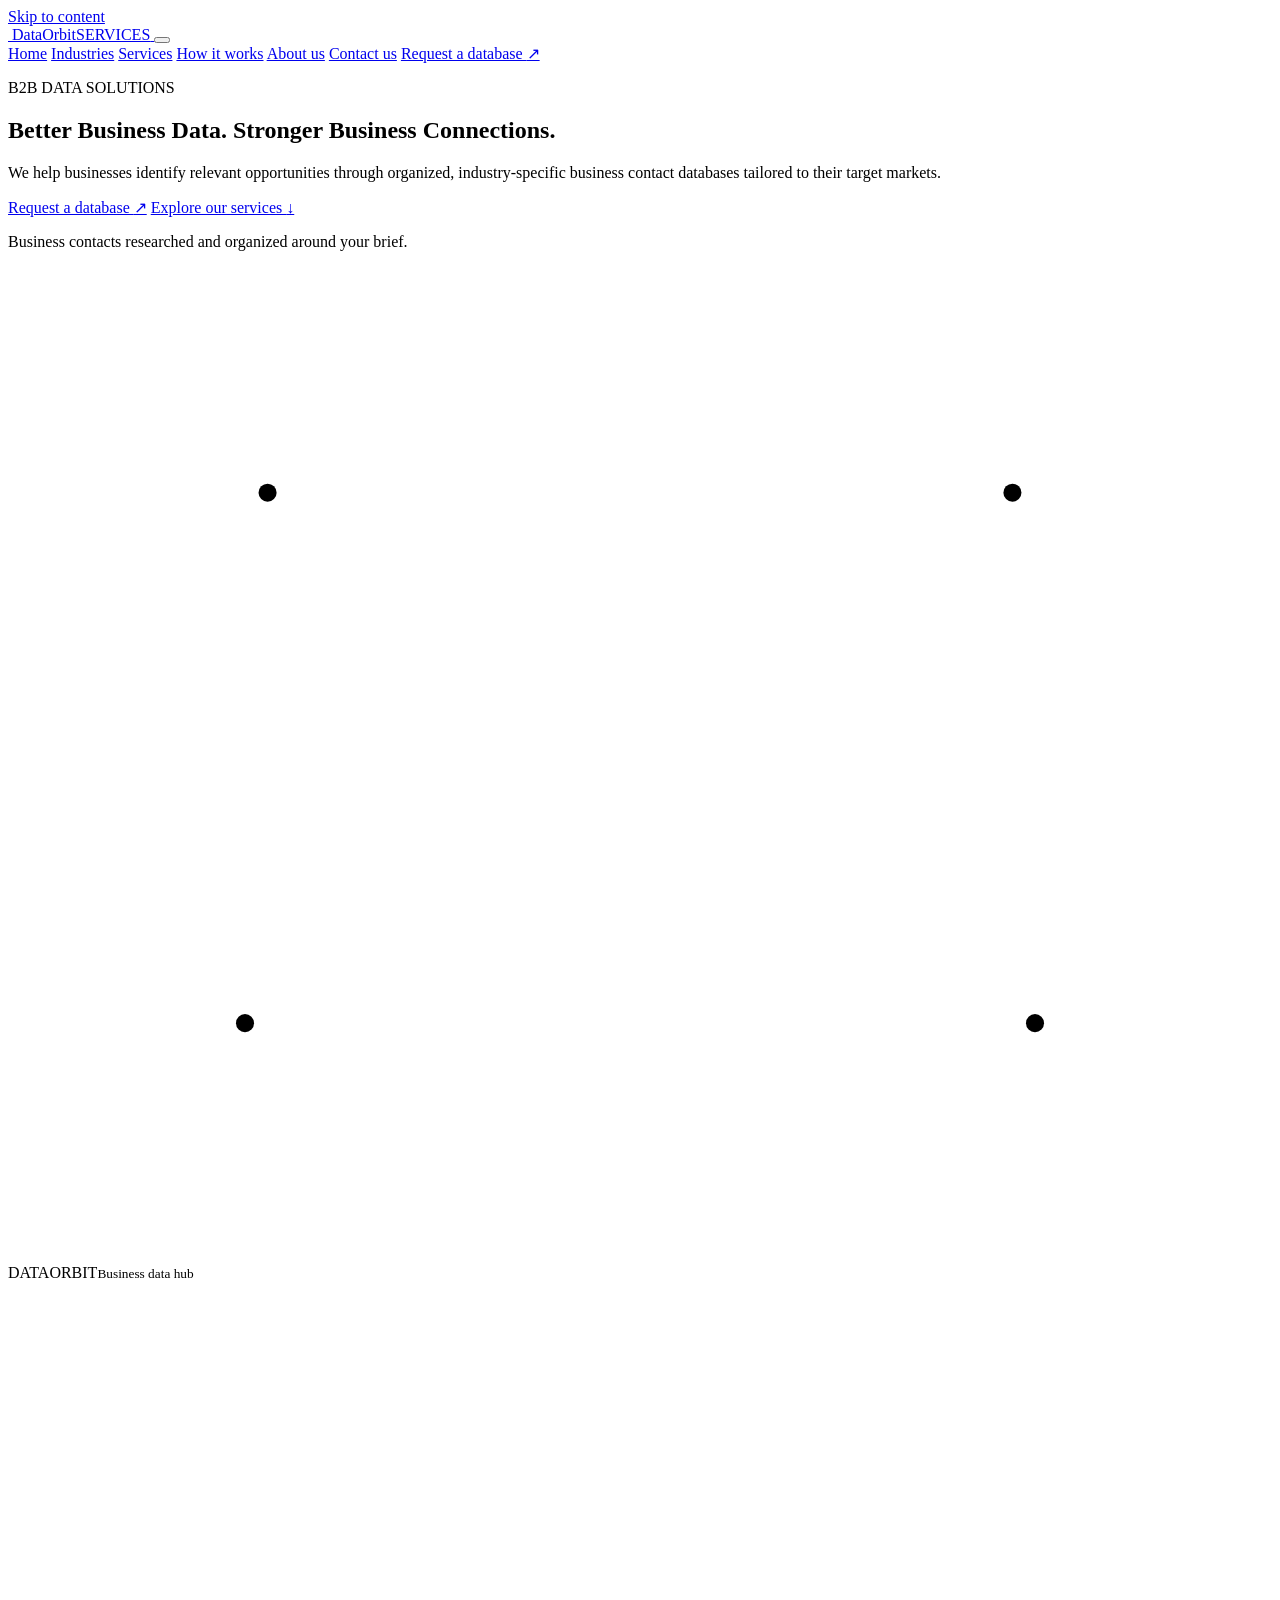
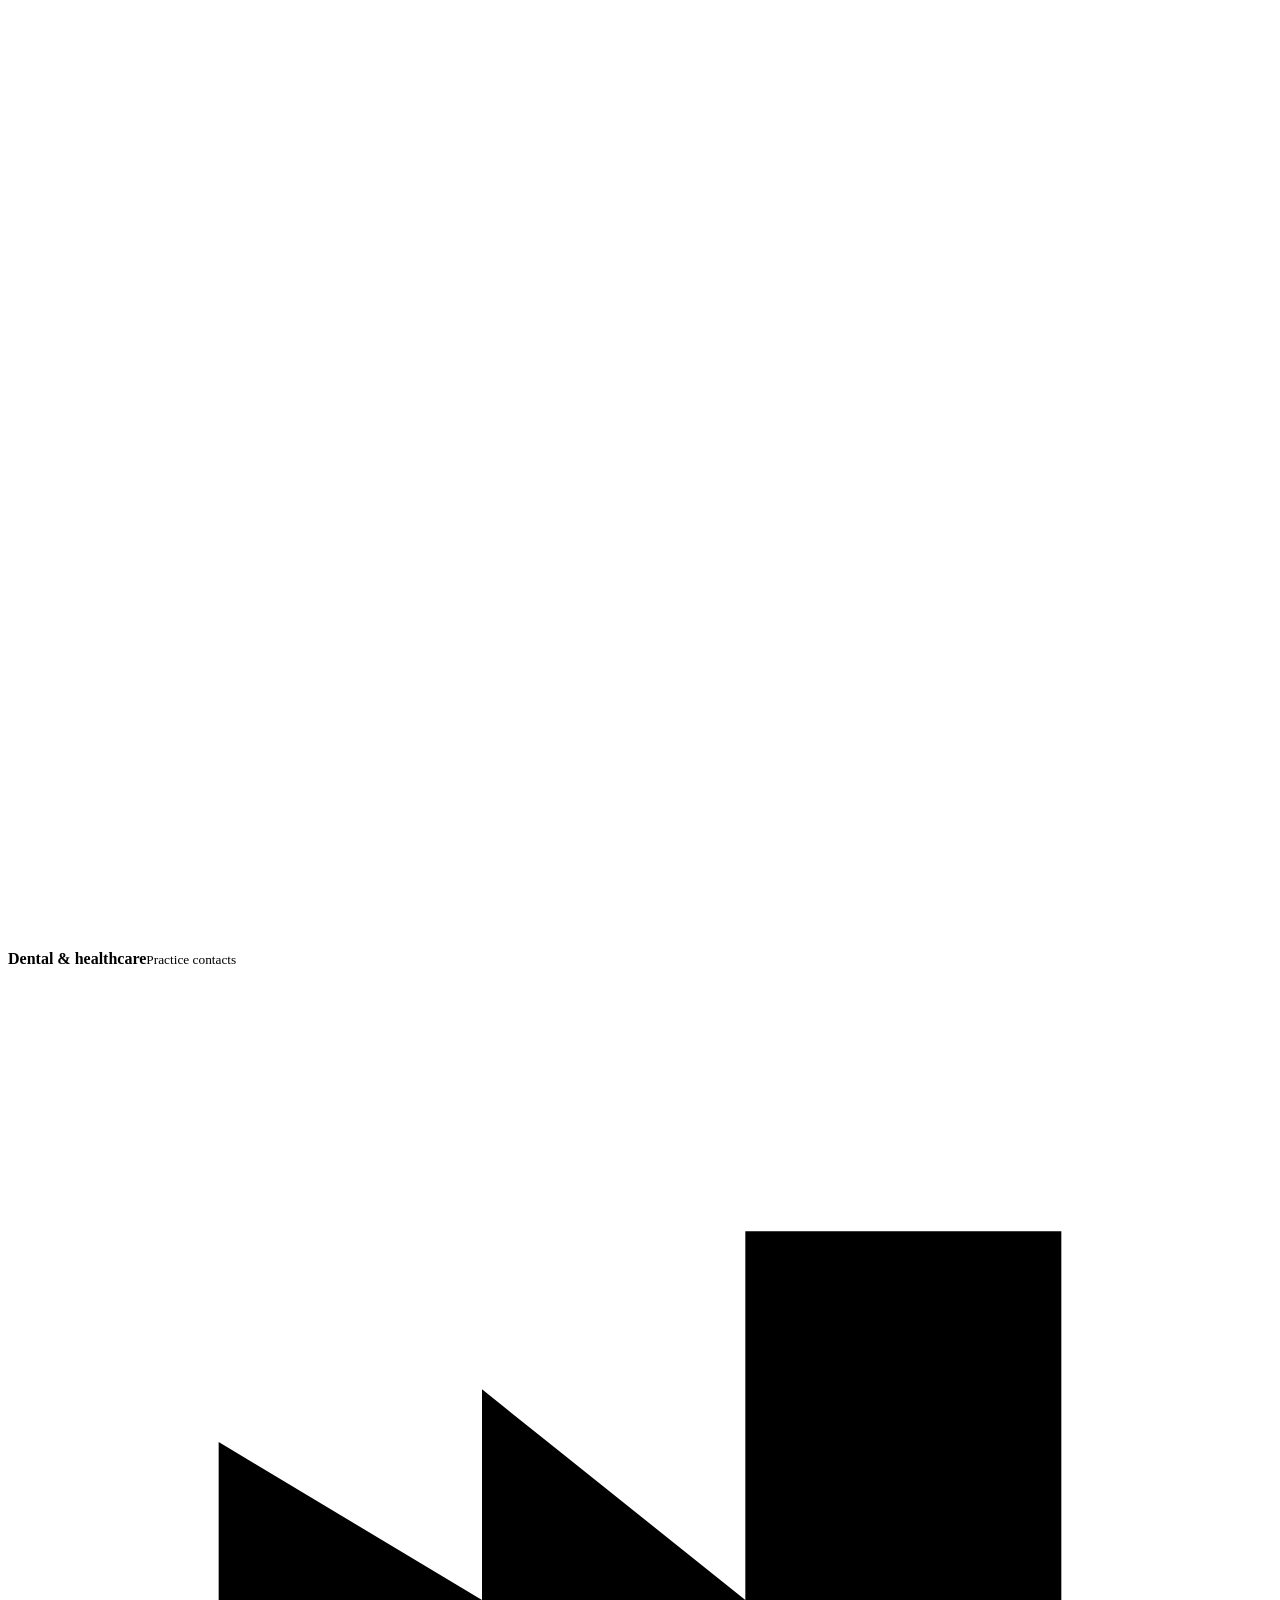
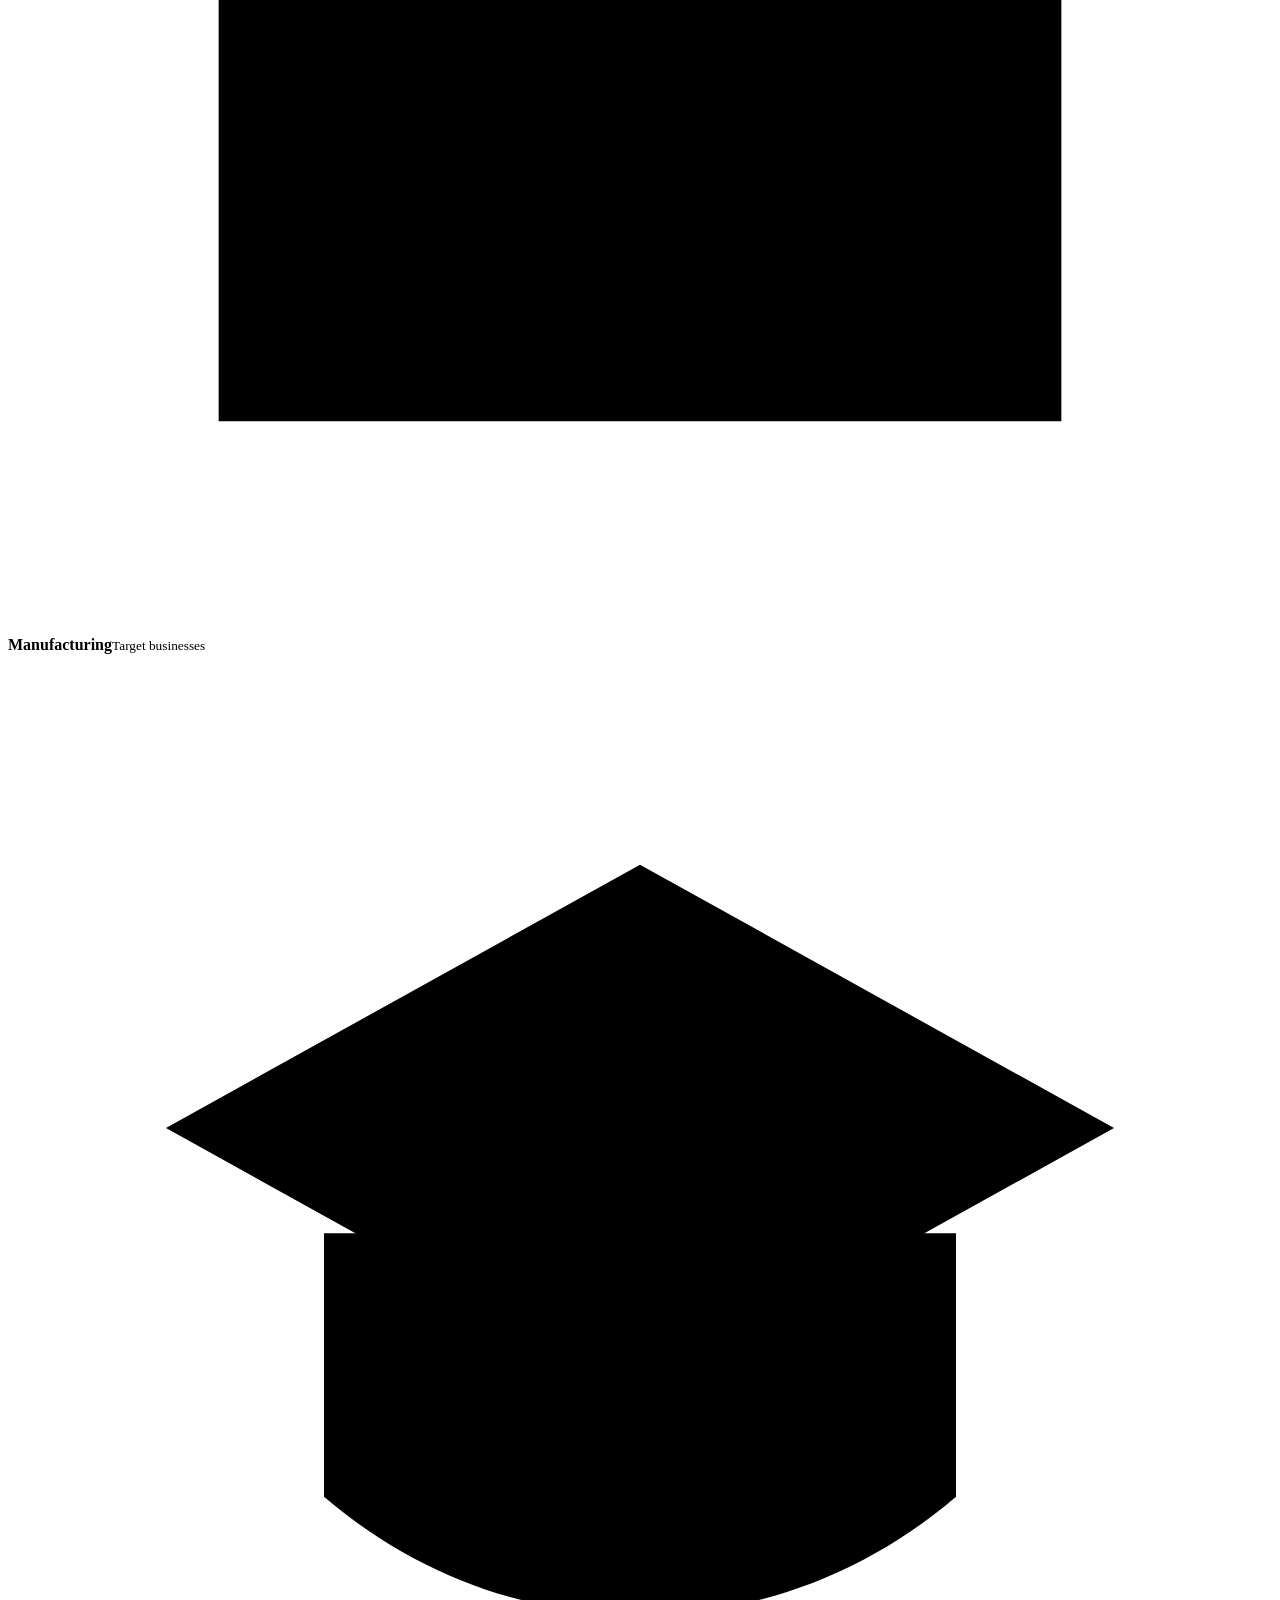
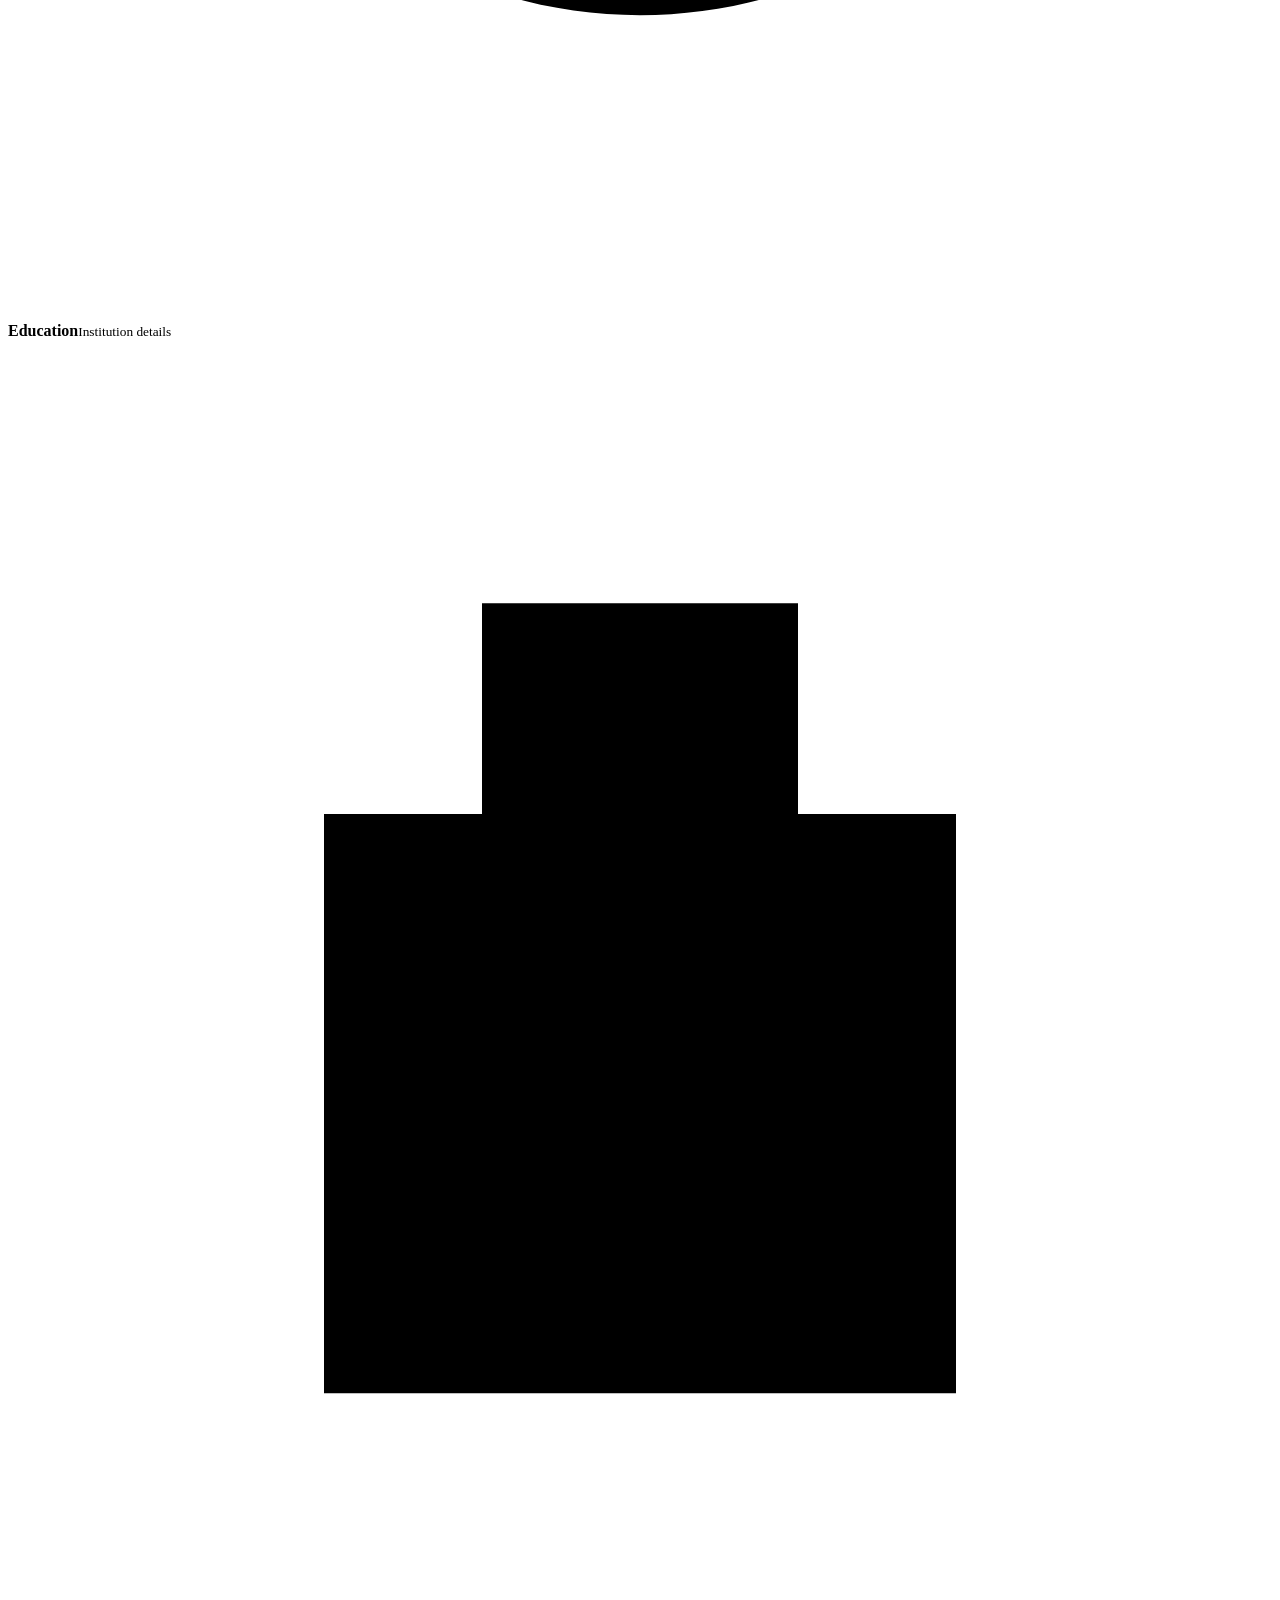
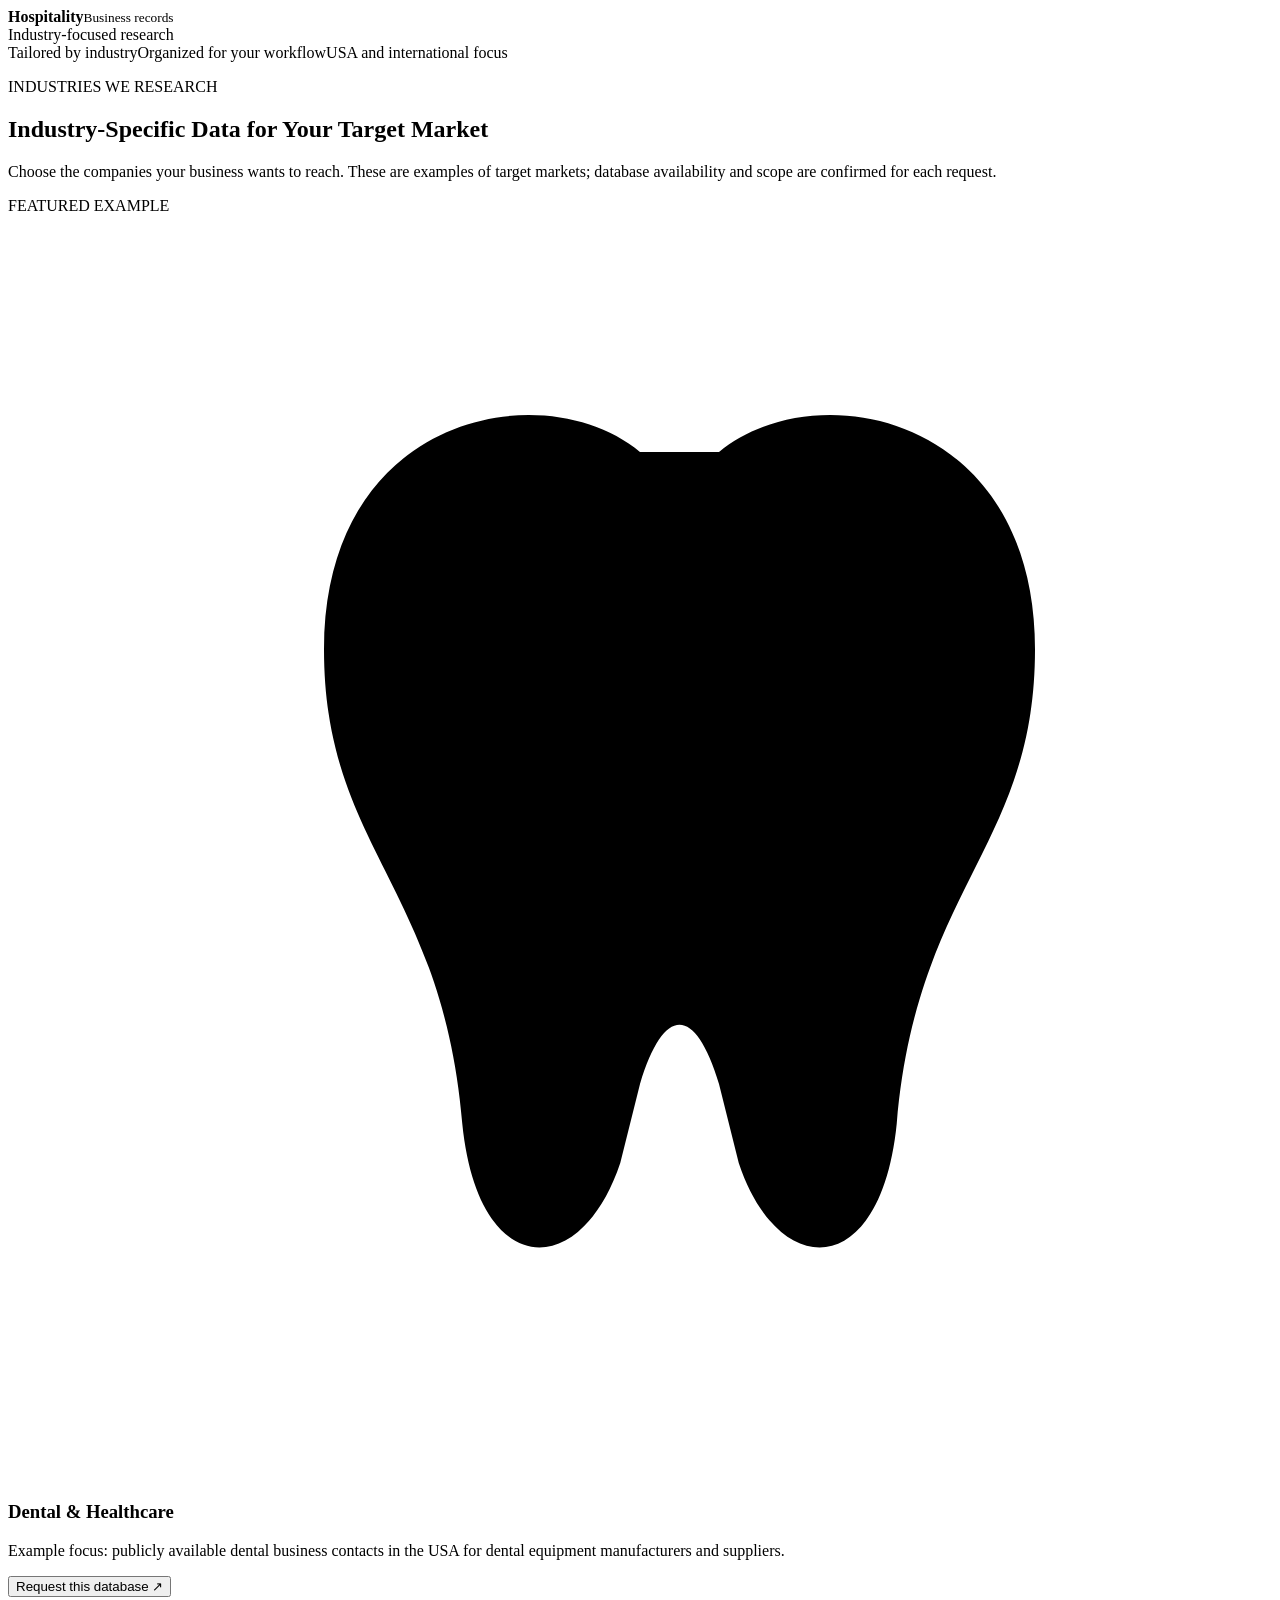
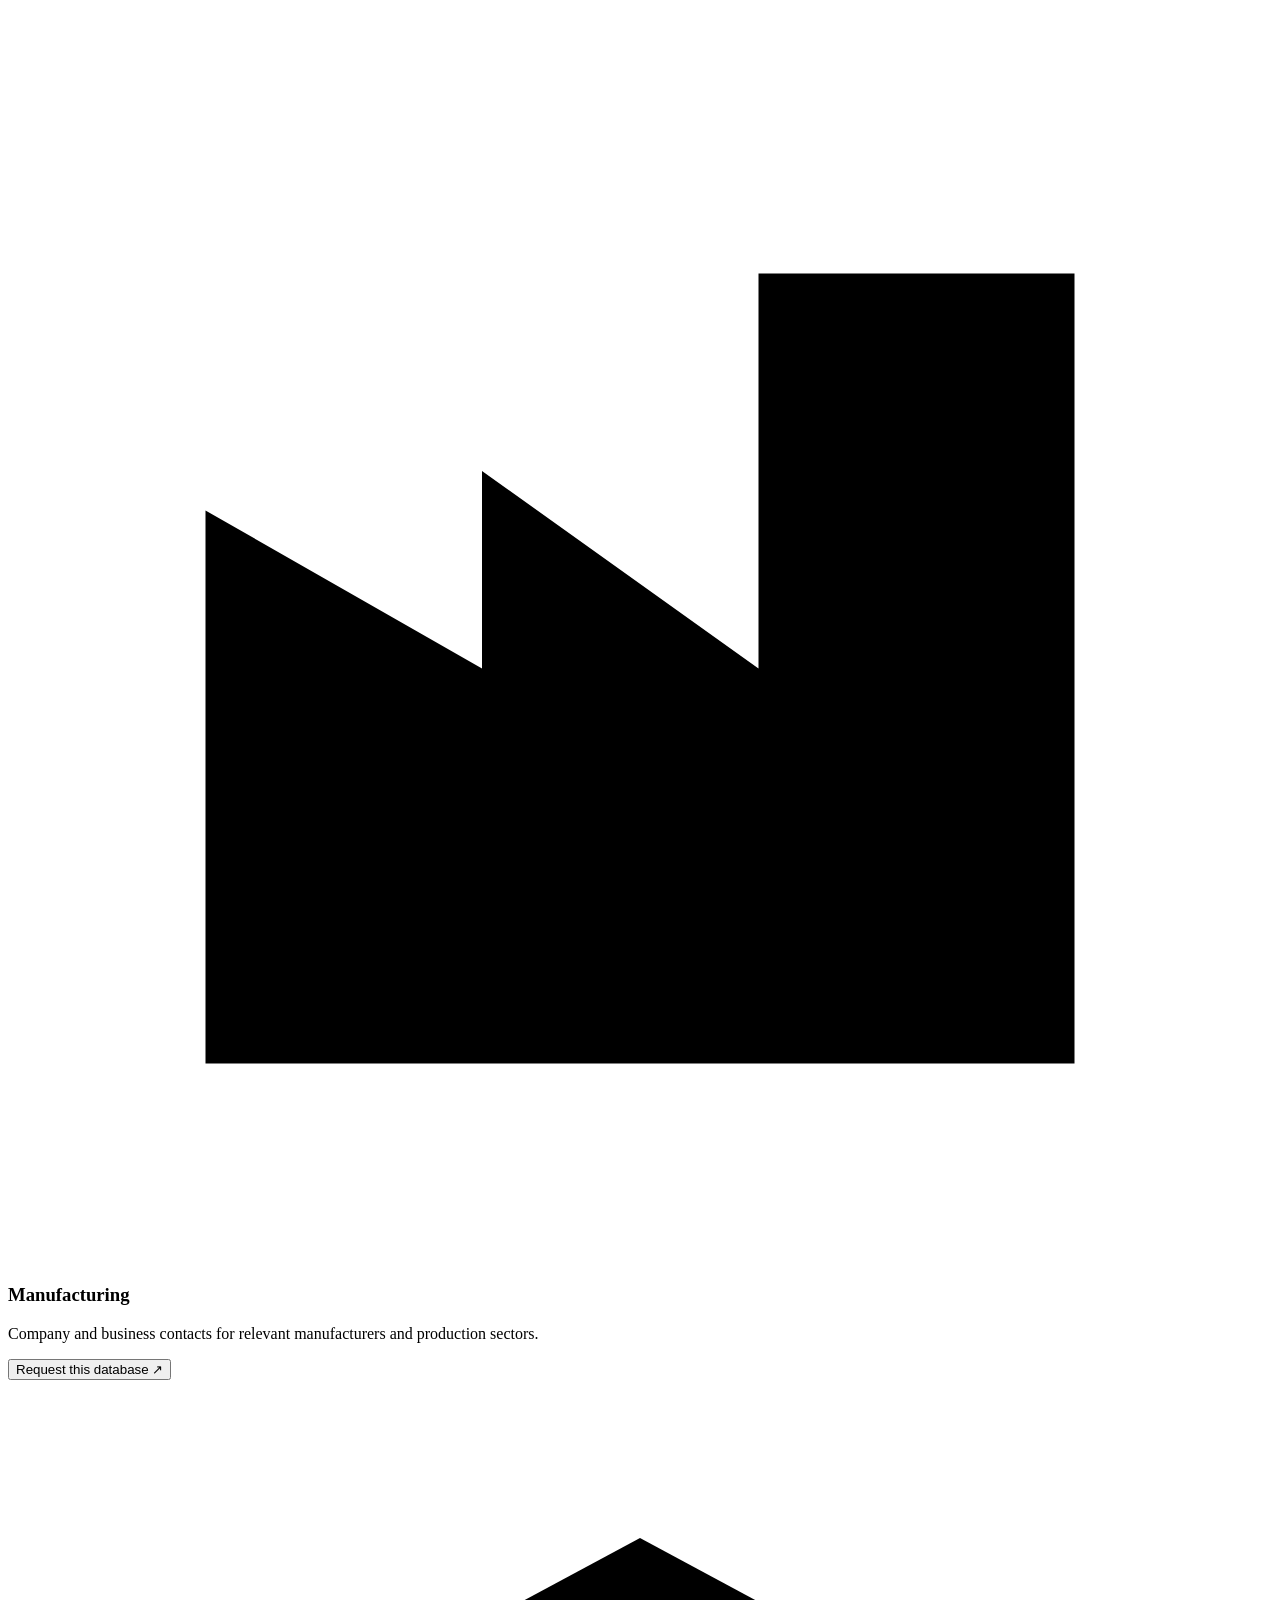
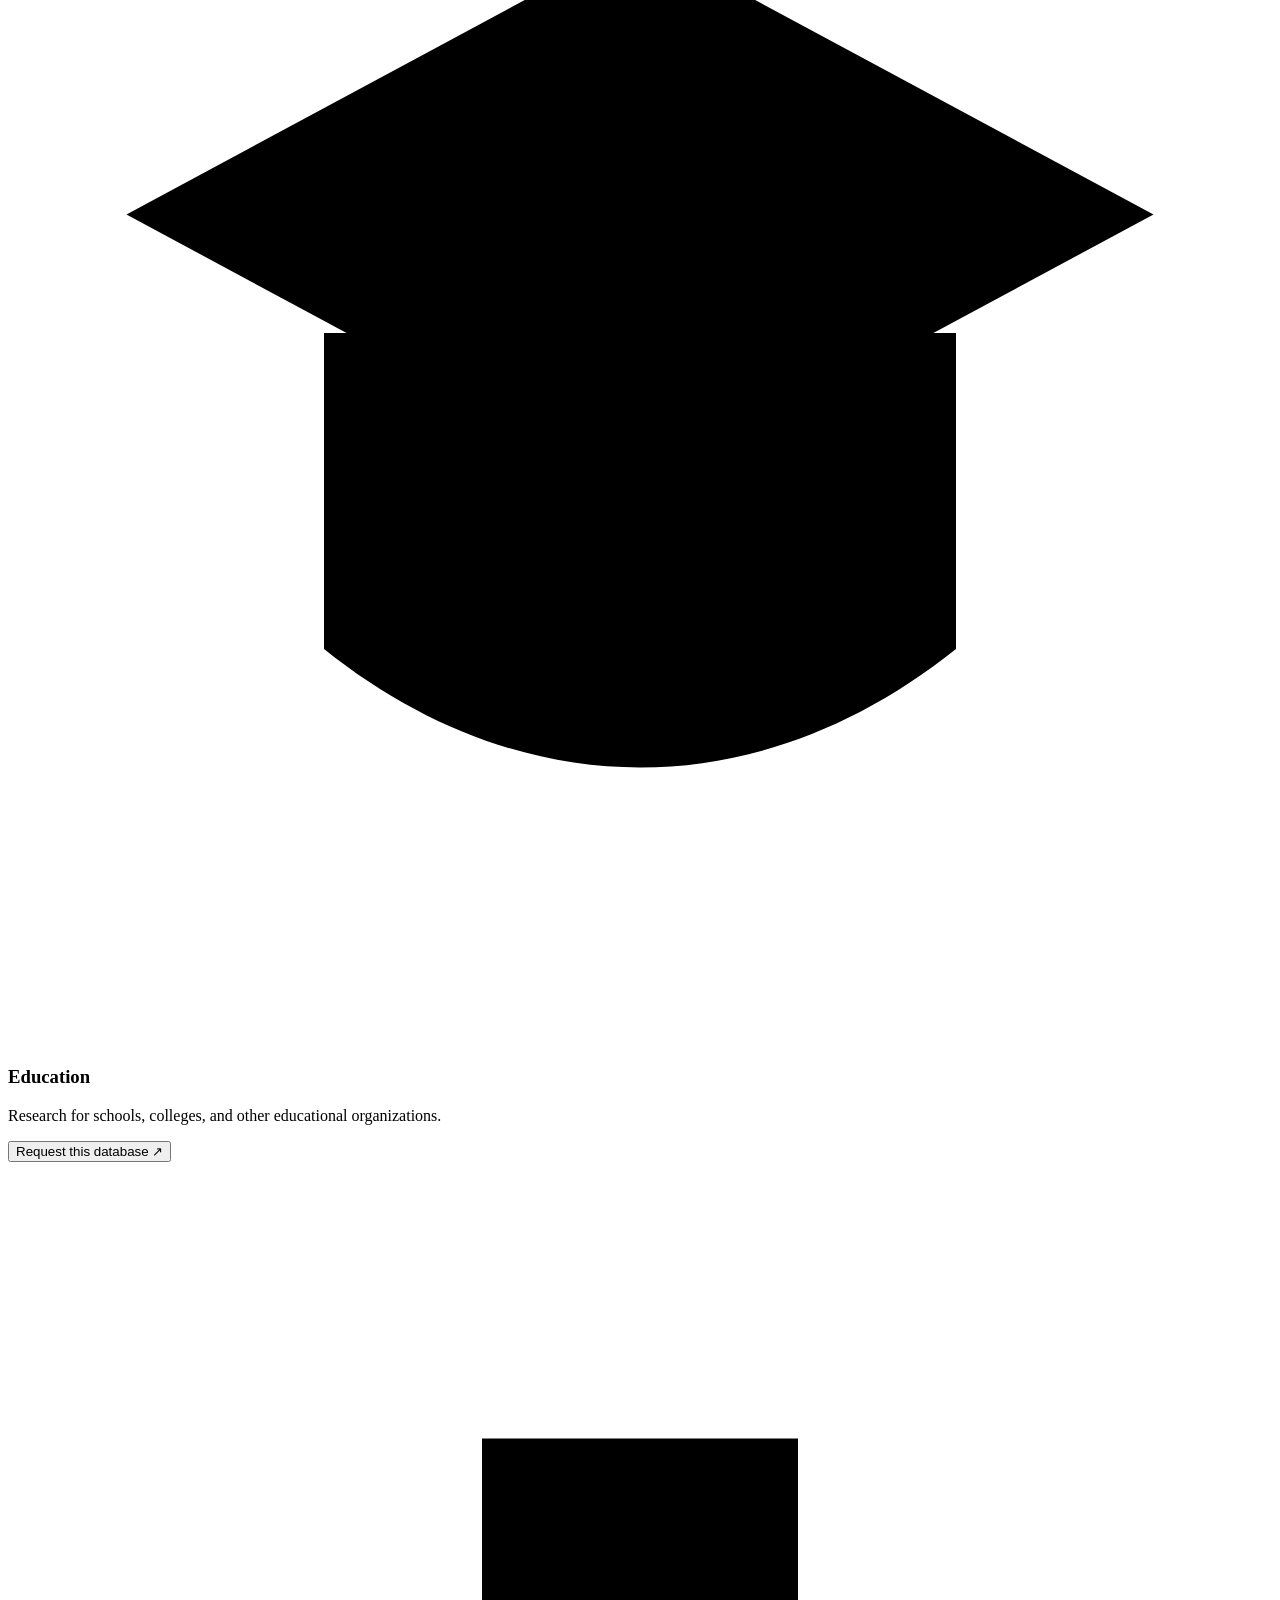
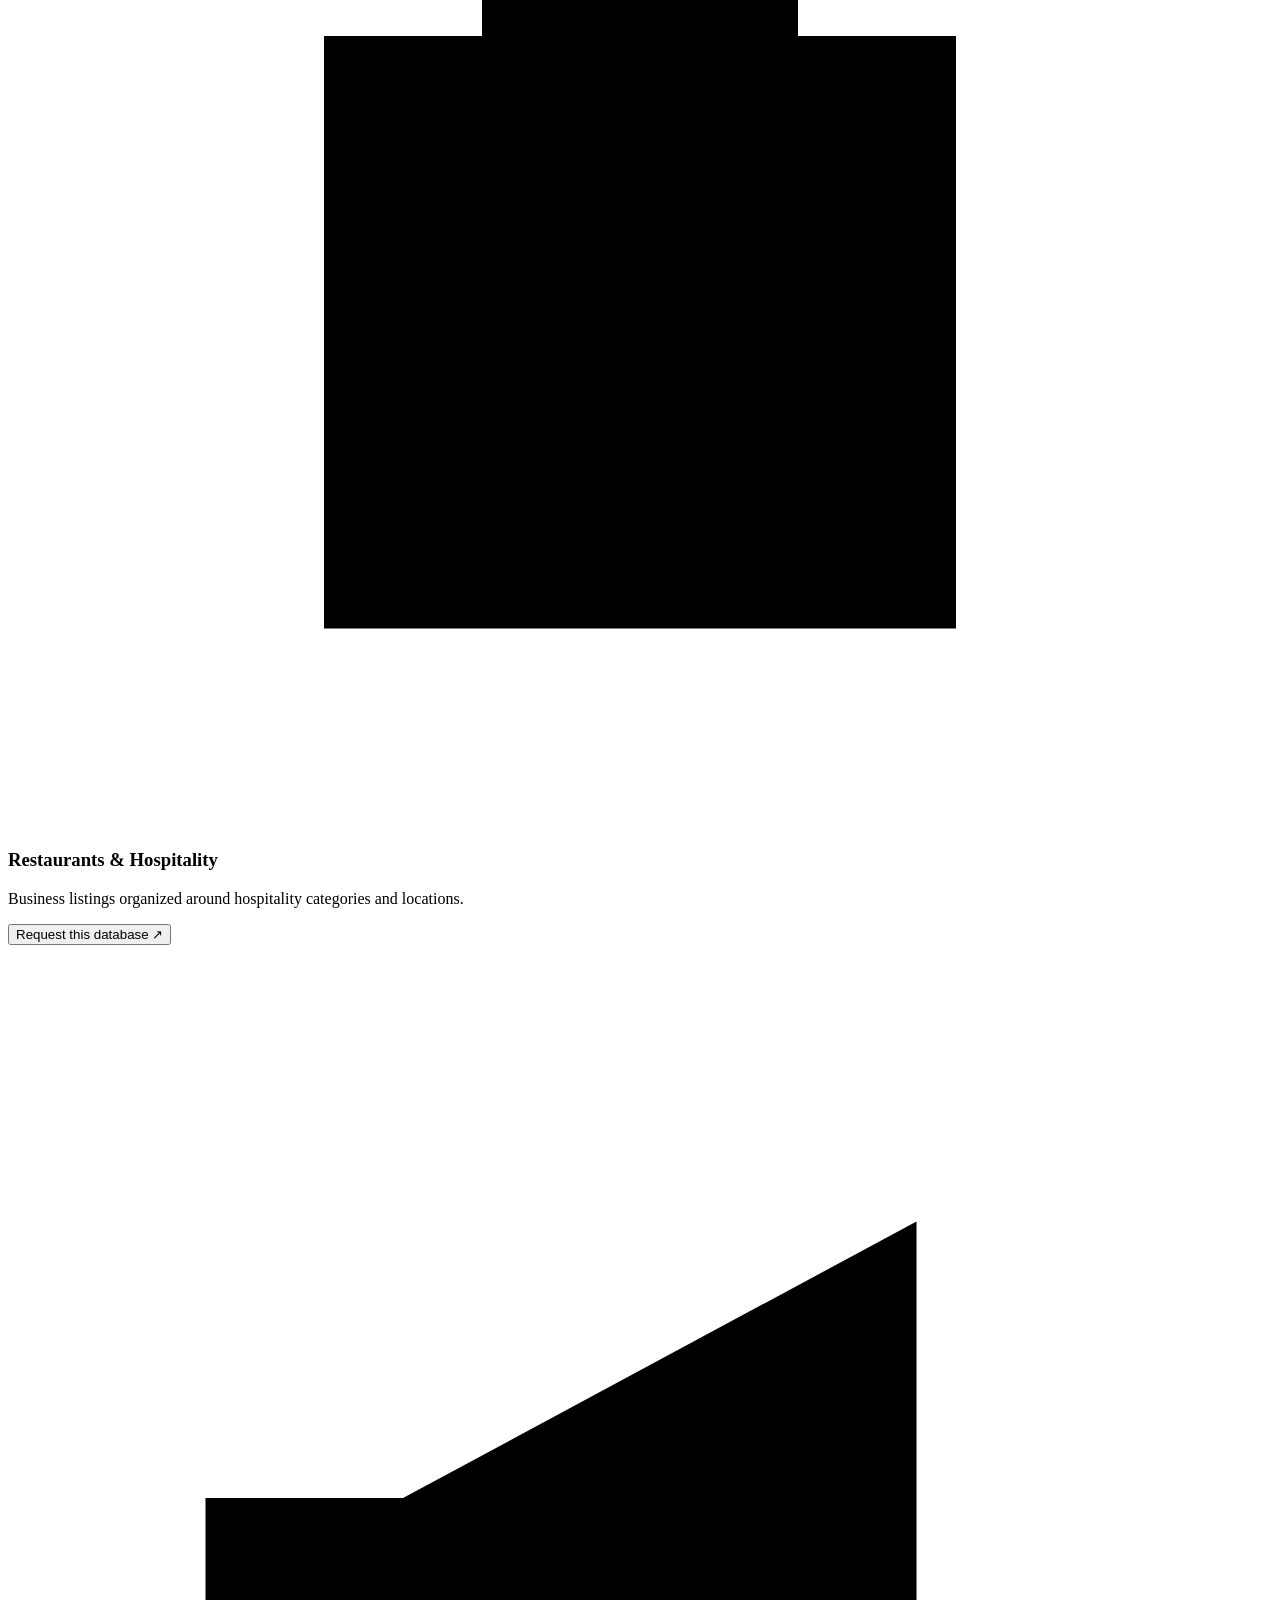
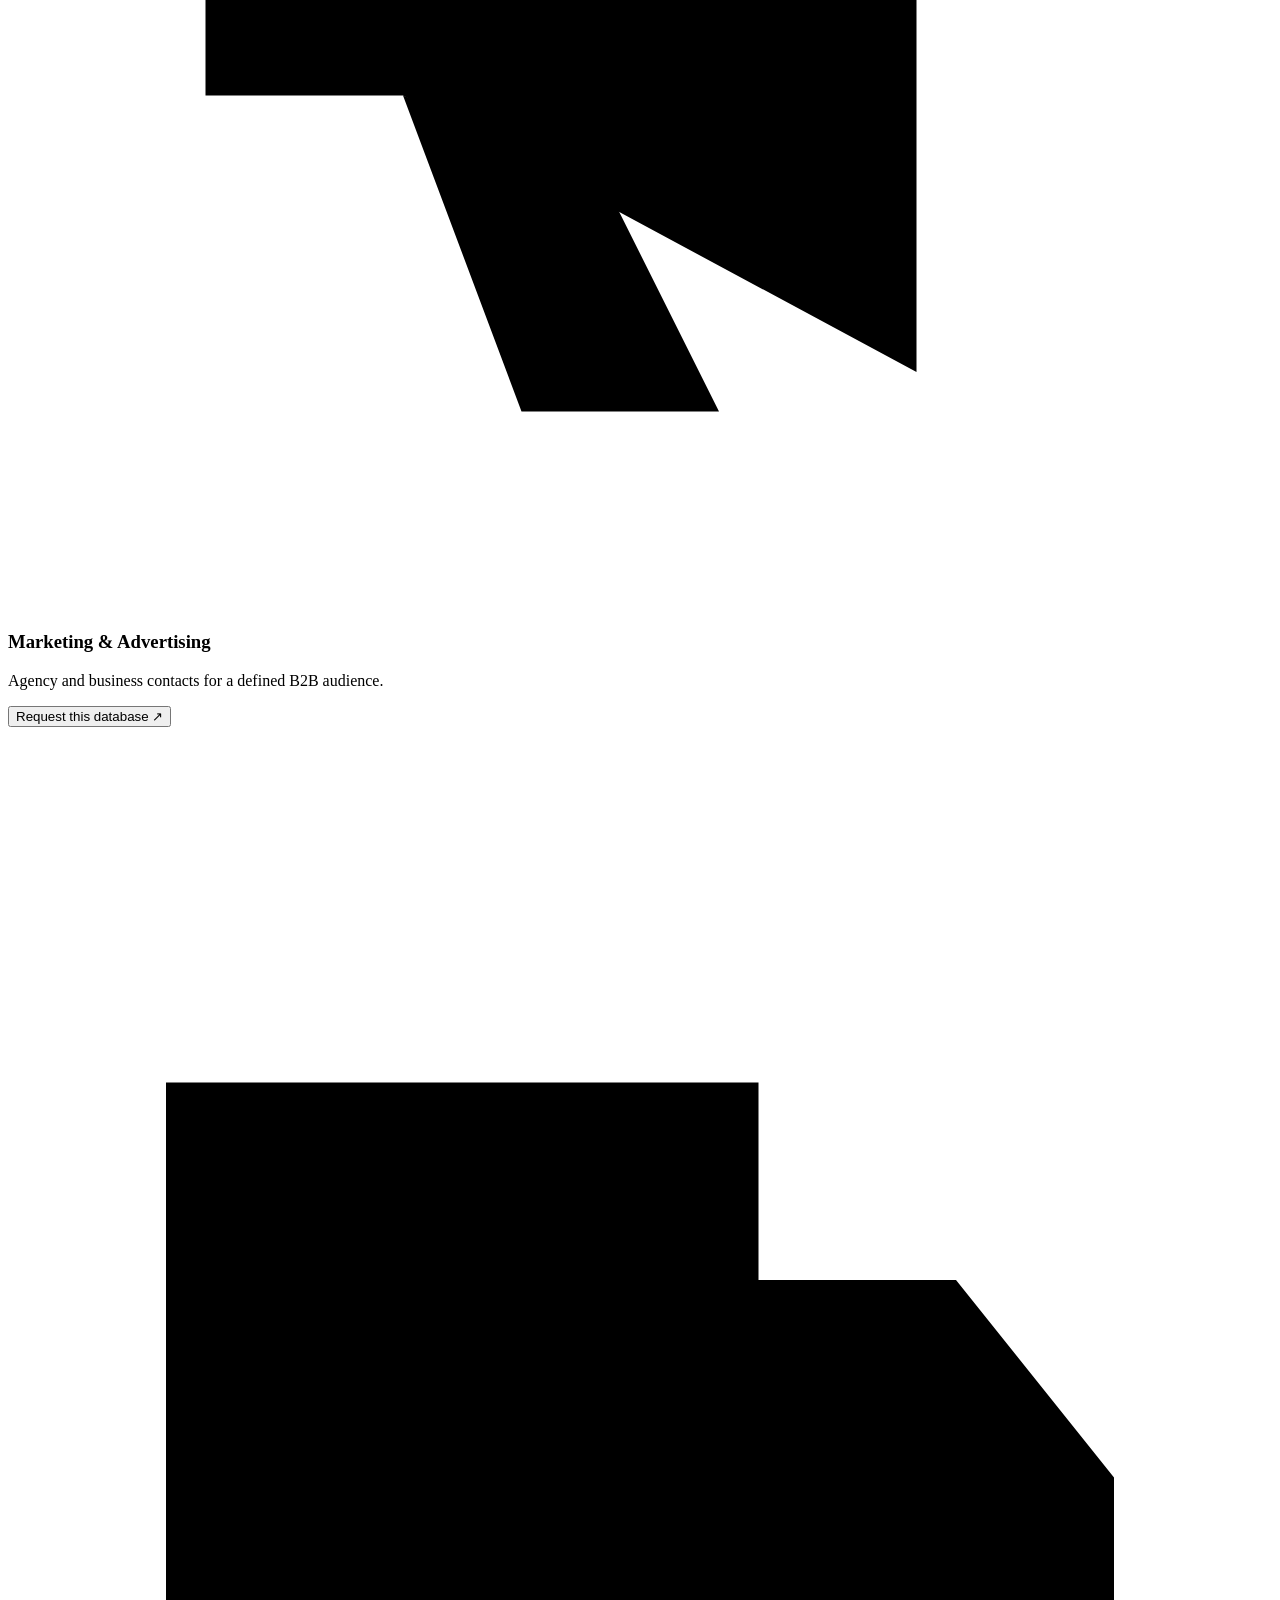
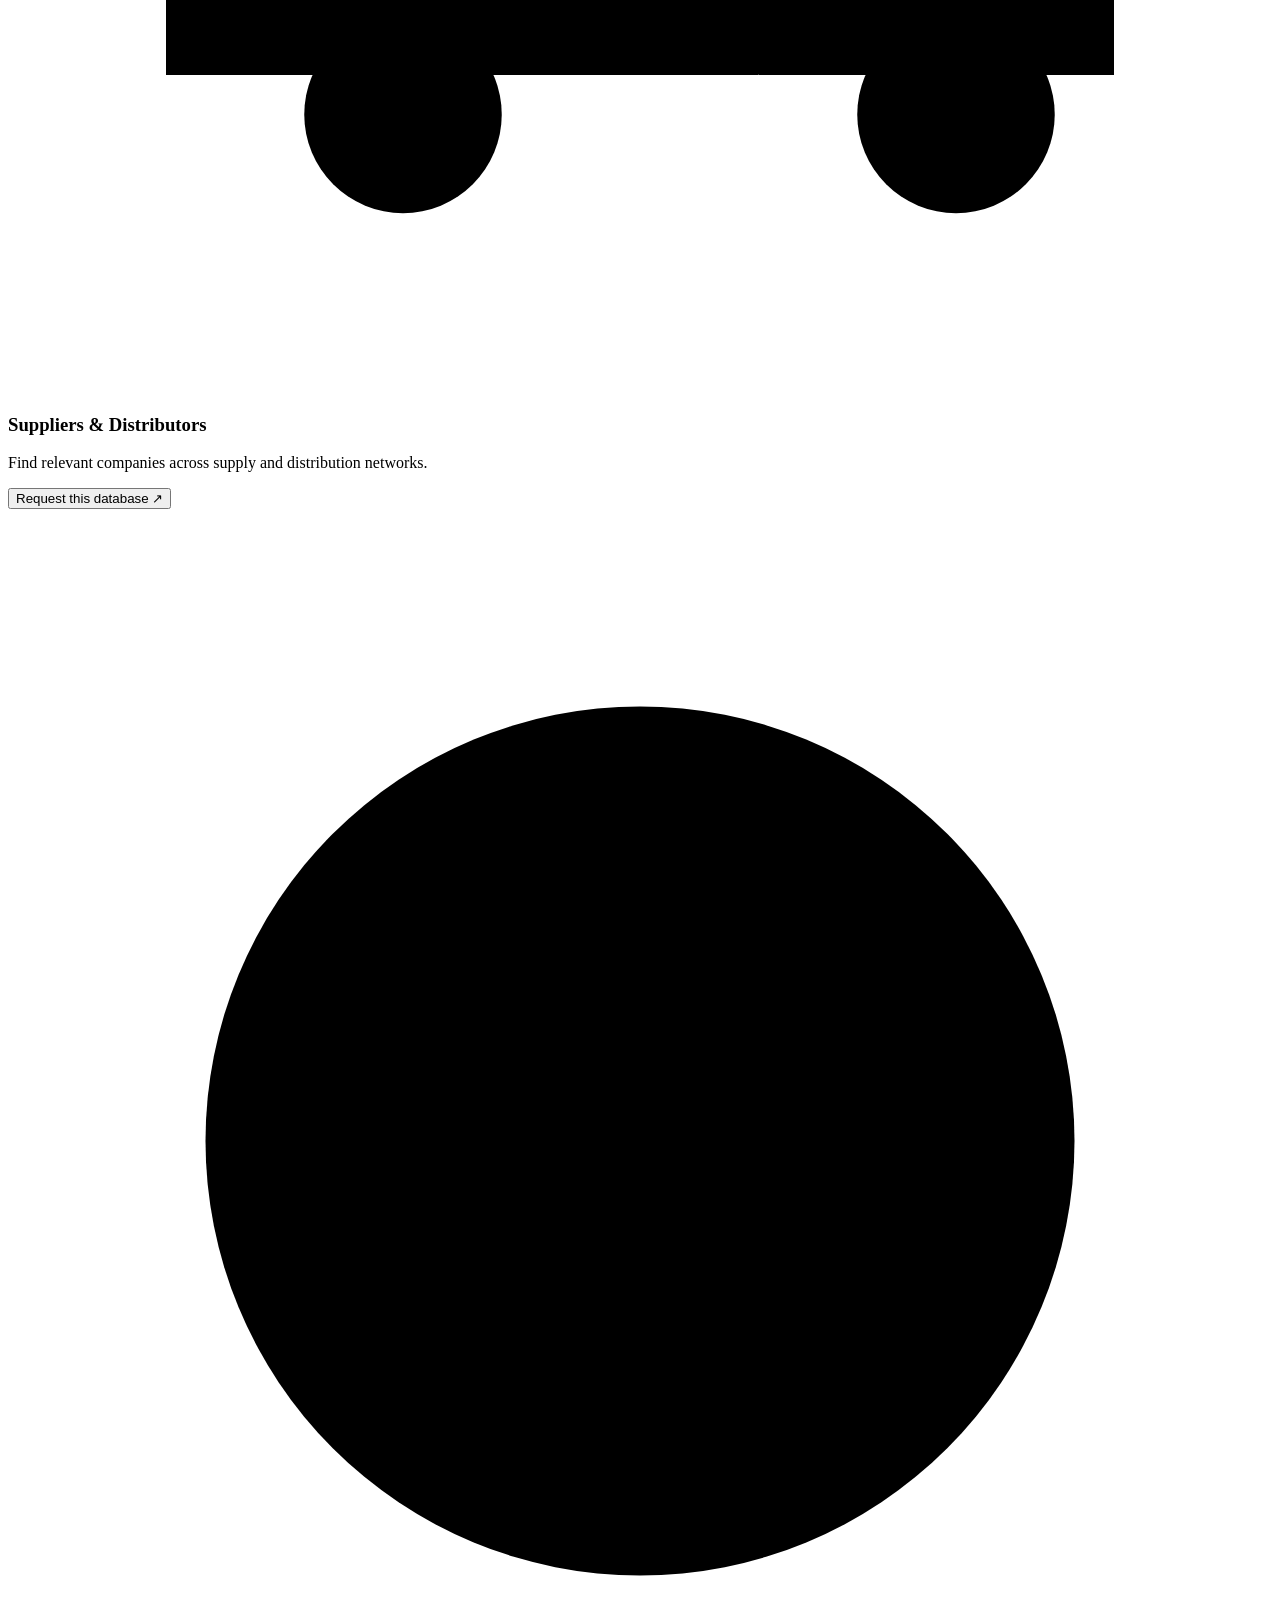
==== index.html @ e59fa08a "Add files via upload" ====
<!doctype html>
<html lang="en">
<head>
  <meta charset="utf-8">
  <meta name="viewport" content="width=device-width, initial-scale=1">
  <meta name="theme-color" content="#102A56">
  <meta name="description" content="Industry-specific business databases and lead research, tailored to the companies and markets you want to reach.">
  <meta name="referrer" content="strict-origin-when-cross-origin">
  <meta http-equiv="Content-Security-Policy" content="default-src 'self'; base-uri 'self'; object-src 'none'; frame-src 'none'; img-src 'self' data:; style-src 'self'; font-src 'self'; script-src 'self'; connect-src 'self'; form-action 'self'">
  <title>DataOrbit Services | Better Business Data</title>
  <link rel="icon" type="image/svg+xml" href="assets/favicon.svg">
  <link rel="stylesheet" href="style.css">
  <script src="script.js" defer></script>
</head>
<body>
  <a class="skip-link" href="#main-content">Skip to content</a>
  <header class="site-header" id="top">
    <div class="container header-inner">
      <a class="brand" href="#home" aria-label="DataOrbit Services home">
        <img class="brand-icon" src="assets/dataorbit-logo.svg" alt="">
        <span class="brand-wordmark"><span class="brand-title">DataOrbit</span><span class="brand-subtitle">SERVICES</span></span>
      </a>
      <button class="menu-toggle" type="button" aria-expanded="false" aria-controls="primary-nav" aria-label="Open navigation">
        <span></span><span></span><span></span>
      </button>
      <nav class="primary-nav" id="primary-nav" aria-label="Main navigation">
        <a href="#home">Home</a>
        <a href="#industries">Industries</a>
        <a href="#services">Services</a>
        <a href="#process">How it works</a>
        <a href="#about">About us</a>
        <a href="#contact">Contact us</a>
        <a class="button button-small" href="#request-form">Request a database <span aria-hidden="true">↗</span></a>
      </nav>
    </div>
  </header>

  <main id="main-content">
    <section class="hero" id="home" aria-labelledby="hero-title">
      <div class="hero-grid-pattern" aria-hidden="true"></div>
      <div class="container hero-layout">
        <div class="hero-copy reveal">
          <p class="eyebrow"><span class="eyebrow-marker" aria-hidden="true"></span>B2B DATA SOLUTIONS</p>
          <h1 id="hero-title">Better Business Data. <span>Stronger Business Connections.</span></h1>
          <p class="hero-intro">We help businesses identify relevant opportunities through organized, industry-specific business contact databases tailored to their target markets.</p>
          <div class="hero-actions">
            <a class="button button-primary" href="#request-form">Request a database <span aria-hidden="true">↗</span></a>
            <a class="button button-secondary" href="#services">Explore our services <span aria-hidden="true">↓</span></a>
          </div>
          <p class="hero-caption"><span class="caption-rule" aria-hidden="true"></span>Business contacts researched and organized around your brief.</p>
        </div>

        <div class="network-visual reveal" role="img" aria-label="A central DataOrbit hub connected with dental, manufacturing, education, and hospitality industries">
          <div class="network-wash" aria-hidden="true"></div>
          <svg class="network-lines" viewBox="0 0 560 440" aria-hidden="true">
            <path d="M280 220 115 100M280 220 445 100M280 220 105 335M280 220 455 335"/>
            <circle cx="115" cy="100" r="4"/><circle cx="445" cy="100" r="4"/><circle cx="105" cy="335" r="4"/><circle cx="455" cy="335" r="4"/>
          </svg>
          <div class="network-center"><img src="assets/dataorbit-logo.svg" alt=""><span>DATAORBIT</span><small>Business data hub</small></div>
          <div class="network-node node-dental"><span class="node-icon" aria-hidden="true"><svg viewBox="0 0 24 24"><path d="M12 4v16M4 12h16"/></svg></span><span><b>Dental &amp; healthcare</b><small>Practice contacts</small></span></div>
          <div class="network-node node-manufacturing"><span class="node-icon" aria-hidden="true"><svg viewBox="0 0 24 24"><path d="M4 20V9l5 3V8l5 4V5h6v15H4Z"/><path d="M8 16h2m4 0h2"/></svg></span><span><b>Manufacturing</b><small>Target businesses</small></span></div>
          <div class="network-node node-education"><span class="node-icon" aria-hidden="true"><svg viewBox="0 0 24 24"><path d="m3 9 9-5 9 5-9 5-9-5Z"/><path d="M6 11v5c3.5 3 8.5 3 12 0v-5m3-2v6"/></svg></span><span><b>Education</b><small>Institution details</small></span></div>
          <div class="network-node node-hospitality"><span class="node-icon" aria-hidden="true"><svg viewBox="0 0 24 24"><path d="M4 20h16M6 20V9h12v11M9 9V5h6v4m-6 5h2m2 0h2"/></svg></span><span><b>Hospitality</b><small>Business records</small></span></div>
          <div class="network-legend"><span></span>Industry-focused research</div>
        </div>
      </div>
      <div class="container hero-proofline"><span>Tailored by industry</span><i></i><span>Organized for your workflow</span><i></i><span>USA and international focus</span></div>
    </section>

    <section class="industries section-pad" id="industries" aria-labelledby="industries-title">
      <div class="container">
        <div class="section-heading reveal">
          <div><p class="eyebrow"><span class="eyebrow-marker" aria-hidden="true"></span>INDUSTRIES WE RESEARCH</p><h2 id="industries-title">Industry-Specific Data for <span>Your Target Market</span></h2></div>
          <p>Choose the companies your business wants to reach. These are examples of target markets; database availability and scope are confirmed for each request.</p>
        </div>
        <div class="industry-grid">
          <article class="industry-card featured-card reveal">
            <span class="card-label">FEATURED EXAMPLE</span>
            <span class="industry-icon icon-dental" aria-hidden="true"><svg viewBox="0 0 32 32"><path d="M16 6c-2.4-2-8-1-8 5 0 5 3 6 3.5 12 .4 4 3 4 4 1l.5-2c.6-2 1.4-2 2 0l.5 2c1 3 3.6 3 4-1 .5-6 3.5-7 3.5-12 0-6-5.6-7-8-5Z"/></svg></span>
            <h3>Dental &amp; Healthcare</h3>
            <p>Example focus: publicly available dental business contacts in the USA for dental equipment manufacturers and suppliers.</p>
            <button class="industry-action" type="button" data-industry="Dental &amp; Healthcare">Request this database <span aria-hidden="true">↗</span></button>
          </article>
          <article class="industry-card reveal">
            <span class="industry-icon icon-factory" aria-hidden="true"><svg viewBox="0 0 32 32"><path d="M5 27V13l7 4v-5l7 5V7h8v20H5Z"/><path d="M10 22h2m4 0h2m4 0h2"/></svg></span>
            <h3>Manufacturing</h3><p>Company and business contacts for relevant manufacturers and production sectors.</p>
            <button class="industry-action" type="button" data-industry="Manufacturing">Request this database <span aria-hidden="true">↗</span></button>
          </article>
          <article class="industry-card reveal">
            <span class="industry-icon icon-education" aria-hidden="true"><svg viewBox="0 0 32 32"><path d="m3 11 13-7 13 7-13 7-13-7Z"/><path d="M8 14v8c5 4 11 4 16 0v-8m5-3v10"/></svg></span>
            <h3>Education</h3><p>Research for schools, colleges, and other educational organizations.</p>
            <button class="industry-action" type="button" data-industry="Education">Request this database <span aria-hidden="true">↗</span></button>
          </article>
          <article class="industry-card reveal">
            <span class="industry-icon icon-hospitality" aria-hidden="true"><svg viewBox="0 0 32 32"><path d="M5 27h22M8 27V12h16v15M12 12V7h8v5m-8 7h2m4 0h2"/></svg></span>
            <h3>Restaurants &amp; Hospitality</h3><p>Business listings organized around hospitality categories and locations.</p>
            <button class="industry-action" type="button" data-industry="Restaurants &amp; Hospitality">Request this database <span aria-hidden="true">↗</span></button>
          </article>
          <article class="industry-card reveal">
            <span class="industry-icon icon-marketing" aria-hidden="true"><svg viewBox="0 0 32 32"><path d="M5 14v5h5l13 7V7l-13 7H5Z"/><path d="m10 19 3 8h5l-3-6m12-8 3-3m-3 10 3 3"/></svg></span>
            <h3>Marketing &amp; Advertising</h3><p>Agency and business contacts for a defined B2B audience.</p>
            <button class="industry-action" type="button" data-industry="Marketing &amp; Advertising">Request this database <span aria-hidden="true">↗</span></button>
          </article>
          <article class="industry-card reveal">
            <span class="industry-icon icon-distribution" aria-hidden="true"><svg viewBox="0 0 32 32"><path d="M4 9h15v15H4zM19 14h5l4 5v5h-9z"/><circle cx="10" cy="25" r="2.5"/><circle cx="24" cy="25" r="2.5"/></svg></span>
            <h3>Suppliers &amp; Distributors</h3><p>Find relevant companies across supply and distribution networks.</p>
            <button class="industry-action" type="button" data-industry="Suppliers &amp; Distributors">Request this database <span aria-hidden="true">↗</span></button>
          </article>
          <article class="industry-card industry-card-other reveal">
            <span class="industry-icon icon-other" aria-hidden="true"><svg viewBox="0 0 32 32"><circle cx="16" cy="16" r="11"/><path d="M16 10v12m-6-6h12"/></svg></span>
            <h3>Other B2B Industries</h3><p>Have a different market in mind? Tell us the audience and we can discuss the scope.</p>
            <button class="industry-action" type="button" data-industry="Other B2B Industries">Discuss your industry <span aria-hidden="true">↗</span></button>
          </article>
        </div>
      </div>
    </section>

    <section class="services section-pad" id="services" aria-labelledby="services-title">
      <div class="container">
        <div class="section-heading reveal">
          <div><p class="eyebrow"><span class="eyebrow-marker" aria-hidden="true"></span>WHAT WE DO</p><h2 id="services-title">Data Solutions Built Around <span>Your Business Needs</span></h2></div>
          <p>From defining a target market to preparing the records, request the research and data support that fits your project.</p>
        </div>
        <div class="service-grid">
          <article class="service-card reveal"><span class="service-index">01</span><span class="service-icon" aria-hidden="true"><svg viewBox="0 0 32 32"><circle cx="13" cy="13" r="8"/><path d="m19 19 8 8M9 13h8m-4-4v8"/></svg></span><h3>Industry-Specific Business Databases</h3><p>Business records structured around your chosen industry, geography, and company profile.</p></article>
          <article class="service-card reveal"><span class="service-index">02</span><span class="service-icon" aria-hidden="true"><svg viewBox="0 0 32 32"><circle cx="12" cy="10" r="5"/><path d="M3 27c0-6 3-9 9-9 2 0 4 .5 5.5 1.5M21 20h8m-4-4v8"/></svg></span><h3>Business Contact Research</h3><p>Research publicly available business contact information relevant to your requested audience.</p></article>
          <article class="service-card reveal"><span class="service-index">03</span><span class="service-icon" aria-hidden="true"><svg viewBox="0 0 32 32"><path d="M7 5h18v22H7zM11 11h10m-10 5h10m-10 5h6"/><path d="m21 24 2 2 5-6"/></svg></span><h3>Data Collection &amp; Organization</h3><p>Collect, structure, and arrange requested fields into a clear, practical database.</p></article>
          <article class="service-card reveal"><span class="service-index">04</span><span class="service-icon" aria-hidden="true"><svg viewBox="0 0 32 32"><path d="M6 8h20M6 16h12M6 24h8"/><path d="m21 20 3 3 5-6"/></svg></span><h3>Data Cleaning &amp; Duplicate Removal</h3><p>Review records for duplicates and organize agreed fields for a more consistent dataset.</p></article>
          <article class="service-card reveal"><span class="service-index">05</span><span class="service-icon" aria-hidden="true"><svg viewBox="0 0 32 32"><rect x="4" y="7" width="24" height="18" rx="2"/><path d="m5 9 11 9 11-9m-8 9 8 6"/></svg></span><h3>Email &amp; Contact Verification</h3><p>Request relevant checks where performed and available. Verification status and freshness vary by dataset.</p></article>
          <article class="service-card reveal"><span class="service-index">06</span><span class="service-icon" aria-hidden="true"><svg viewBox="0 0 32 32"><path d="M5 7h22v18H5zM10 12h12m-12 5h8"/><circle cx="23" cy="22" r="5"/><path d="m27 26 3 3"/></svg></span><h3>Custom Database Research</h3><p>Discuss a tailored research brief when your target market needs a more specific approach.</p></article>
        </div>
        <p class="service-note"><span aria-hidden="true">i</span> Checks are scoped and described for each request. No database can guarantee sales, outreach results, or perfect accuracy.</p>
      </div>
    </section>

    <section class="process section-pad" id="process" aria-labelledby="process-title">
      <div class="container">
        <div class="section-heading reveal">
          <div><p class="eyebrow"><span class="eyebrow-marker" aria-hidden="true"></span>HOW IT WORKS</p><h2 id="process-title">A clear path from brief <span>to database.</span></h2></div>
          <p>We align on the audience and scope before the requested database is prepared.</p>
        </div>
        <ol class="process-list">
          <li class="process-step reveal"><span class="step-number">01</span><span class="step-icon" aria-hidden="true"><svg viewBox="0 0 32 32"><path d="M7 5h18v22H7zM11 11h10m-10 5h10m-10 5h6"/></svg></span><h3>Share Your Requirements</h3><p>Tell us your target industry, location, business type, and goals.</p></li>
          <li class="process-step reveal"><span class="step-number">02</span><span class="step-icon" aria-hidden="true"><svg viewBox="0 0 32 32"><circle cx="14" cy="14" r="8"/><path d="m20 20 7 7M10 14h8m-4-4v8"/></svg></span><h3>Industry Research &amp; Data Collection</h3><p>We research the requested market and collect relevant business information within the agreed scope.</p></li>
          <li class="process-step reveal"><span class="step-number">03</span><span class="step-icon" aria-hidden="true"><svg viewBox="0 0 32 32"><path d="M6 8h20M6 16h13M6 24h9"/><path d="m20 23 3 3 6-7"/></svg></span><h3>Data Organization &amp; Appropriate Checks</h3><p>Records are organized, and any agreed cleaning or verification work is noted.</p></li>
          <li class="process-step reveal"><span class="step-number">04</span><span class="step-icon" aria-hidden="true"><svg viewBox="0 0 32 32"><path d="M5 10h22v17H5zM5 10l11 9 11-9M11 5h10"/></svg></span><h3>Database Delivery</h3><p>Receive the agreed database in the confirmed format after scope approval.</p></li>
        </ol>
      </div>
    </section>

    <section class="about section-pad" id="about" aria-labelledby="about-title">
      <div class="container about-layout">
        <div class="about-label reveal"><p class="eyebrow"><span class="eyebrow-marker" aria-hidden="true"></span>ABOUT DATAORBIT</p><span class="about-index">DATA<br>WITH<br>DIRECTION</span></div>
        <div class="about-copy reveal"><h2 id="about-title">Helping Businesses Find <span>the Right Connections</span></h2><p>DataOrbit Services focuses on collecting, researching, organizing, and preparing industry-specific business contact databases. We help manufacturers, suppliers, and other companies describe the organizations they want to reach, then shape the research around that brief.</p><p>Our aim is to provide useful business information for relevant B2B outreach and market research, with clear expectations about fields, sources, and checks. Contact information is handled within the agreed scope and should always be used in line with applicable privacy and anti-spam requirements.</p><a class="text-link" href="#request-form">Tell us about your target market <span aria-hidden="true">↗</span></a></div>
      </div>
    </section>

    <section class="contact-section section-pad" id="contact" aria-labelledby="contact-title">
      <div class="container contact-layout">
        <div class="contact-copy reveal">
          <p class="eyebrow"><span class="eyebrow-marker" aria-hidden="true"></span>CONTACT DATAORBIT SERVICES</p>
          <h2 id="contact-title">Contact Us <span>about your data needs.</span></h2>
          <p>Tell us which businesses you want to reach and what information would be useful. Use the enquiry form to outline your database request and discuss its scope with us.</p>
          <a class="contact-email" href="mailto:info@dataorbitservices.com"><span class="contact-email-icon" aria-hidden="true">@</span><span><small>BUSINESS EMAIL</small><strong>info@dataorbitservices.com</strong></span></a>
          <a class="button button-secondary contact-button" href="#request-form">Request a database <span aria-hidden="true">↓</span></a>
          <p class="responsible-note"><strong>Responsible data use</strong><br>We focus on lawfully obtained business contact information. Clients are responsible for complying with applicable privacy, marketing, and anti-spam requirements.</p>
        </div>

        <div class="form-panel reveal" id="request-form">
          <div class="form-panel-heading"><div><p class="eyebrow"><span class="eyebrow-marker" aria-hidden="true"></span>DATABASE ENQUIRY</p><h3>Request a Database</h3></div><span class="required-note"><b>*</b> Required fields</span></div>
          <form class="request-form" id="database-form" action="#request-form" method="post" data-endpoint="" novalidate>
            <div class="form-grid">
              <label for="full-name">Full Name <span>*</span><input id="full-name" name="fullName" type="text" autocomplete="name" maxlength="120" placeholder="Your name" required></label>
              <label for="business-email">Business Email <span>*</span><input id="business-email" name="businessEmail" type="email" autocomplete="email" maxlength="254" placeholder="you@company.com" required></label>
              <label for="company-name">Company Name <span>*</span><input id="company-name" name="companyName" type="text" autocomplete="organization" maxlength="180" placeholder="Your company" required></label>
              <label for="industry-interest">Industry of Interest <span>*</span><select id="industry-interest" name="industry" required><option value="" disabled selected>Select a target industry</option><option>Dental &amp; Healthcare</option><option>Manufacturing</option><option>Education</option><option>Restaurants &amp; Hospitality</option><option>Marketing &amp; Advertising</option><option>Suppliers &amp; Distributors</option><option>Other B2B Industries</option></select></label>
              <label for="target-country">Target Country <span>*</span><select id="target-country" name="country" required><option value="" disabled selected>Select a country</option><option>USA</option><option>India</option><option>Other</option></select></label>
              <label id="other-country-wrap" for="other-country" hidden>Other country <span>*</span><input id="other-country" name="otherCountry" type="text" autocomplete="country-name" maxlength="100" placeholder="Enter target country"></label>
              <label for="contact-type">Type of Contacts Required <span>*</span><input id="contact-type" name="contactType" type="text" maxlength="180" placeholder="For example, practice owners" required></label>
              <label for="record-count">Approximate Number of Records <span>*</span><input id="record-count" name="recordCount" type="number" min="1" max="1000000" step="1" inputmode="numeric" placeholder="Approximate quantity" required></label>
            </div>

            <fieldset class="information-fields" aria-describedby="fields-help">
              <legend>Required Information Fields <span>*</span></legend>
              <p id="fields-help">Select all the fields you need.</p>
              <div class="checkbox-grid">
                <label><input type="checkbox" name="informationFields" value="Company name">Company name</label>
                <label><input type="checkbox" name="informationFields" value="Business contact name">Business contact name, where available</label>
                <label><input type="checkbox" name="informationFields" value="Business email">Business email</label>
                <label><input type="checkbox" name="informationFields" value="Business phone">Business phone</label>
                <label><input type="checkbox" name="informationFields" value="Company website">Company website</label>
                <label><input type="checkbox" name="informationFields" value="Industry">Industry</label>
                <label><input type="checkbox" name="informationFields" value="City, state, country">City, state, and country</label>
              </div>
              <span class="field-error" id="field-error" aria-live="polite"></span>
            </fieldset>

            <label class="requirements-label" for="additional-requirements">Additional Requirements<textarea id="additional-requirements" name="additionalRequirements" maxlength="2000" rows="3" placeholder="Company type, preferred format, or other useful details"></textarea></label>

            <label class="consent-label" for="contact-consent"><input id="contact-consent" name="contactConsent" type="checkbox" required><span>I agree to be contacted about this request and acknowledge that I have reviewed the <a href="privacy.html">Privacy Policy</a>. <b>*</b></span></label>
            <p class="form-demo-note">Demo only: this form is not connected to a submission service. Your details will not be sent or stored.</p>
            <button class="button button-primary form-submit" type="submit">Check request <span aria-hidden="true">↗</span></button>
            <p class="form-status" id="form-status" role="status" aria-live="polite" hidden></p>
          </form>
        </div>
      </div>
    </section>
  </main>

  <footer class="site-footer">
    <div class="container footer-main">
      <div class="footer-brand"><a class="brand brand-footer" href="#home" aria-label="DataOrbit Services home"><img class="brand-icon" src="assets/dataorbit-logo-inverse.svg" alt=""><span class="brand-wordmark"><span class="brand-title">DataOrbit</span><span class="brand-subtitle">SERVICES</span></span></a><p>Industry-specific business databases and lead research, organized around the companies you want to reach.</p><p class="footer-contact-placeholder"><a href="mailto:info@dataorbitservices.com">info@dataorbitservices.com</a></p></div>
      <div class="footer-nav"><span class="footer-label">EXPLORE</span><a href="#home">Home</a><a href="#industries">Industries</a><a href="#services">Services</a><a href="#process">How it works</a><a href="#about">About us</a><a href="#contact">Contact us</a></div>
      <div class="footer-nav footer-legal"><span class="footer-label">INFORMATION</span><a href="privacy.html">Privacy Policy</a><a href="terms.html">Terms &amp; Conditions</a><p>Draft policy pages are provided as review templates. Confirm them with qualified counsel before launch.</p></div>
    </div>
    <div class="container footer-bottom"><span>© <span id="current-year"></span> DataOrbit Services. All rights reserved.</span><a href="#top">Back to top ↑</a></div>
  </footer>
</body>
</html>
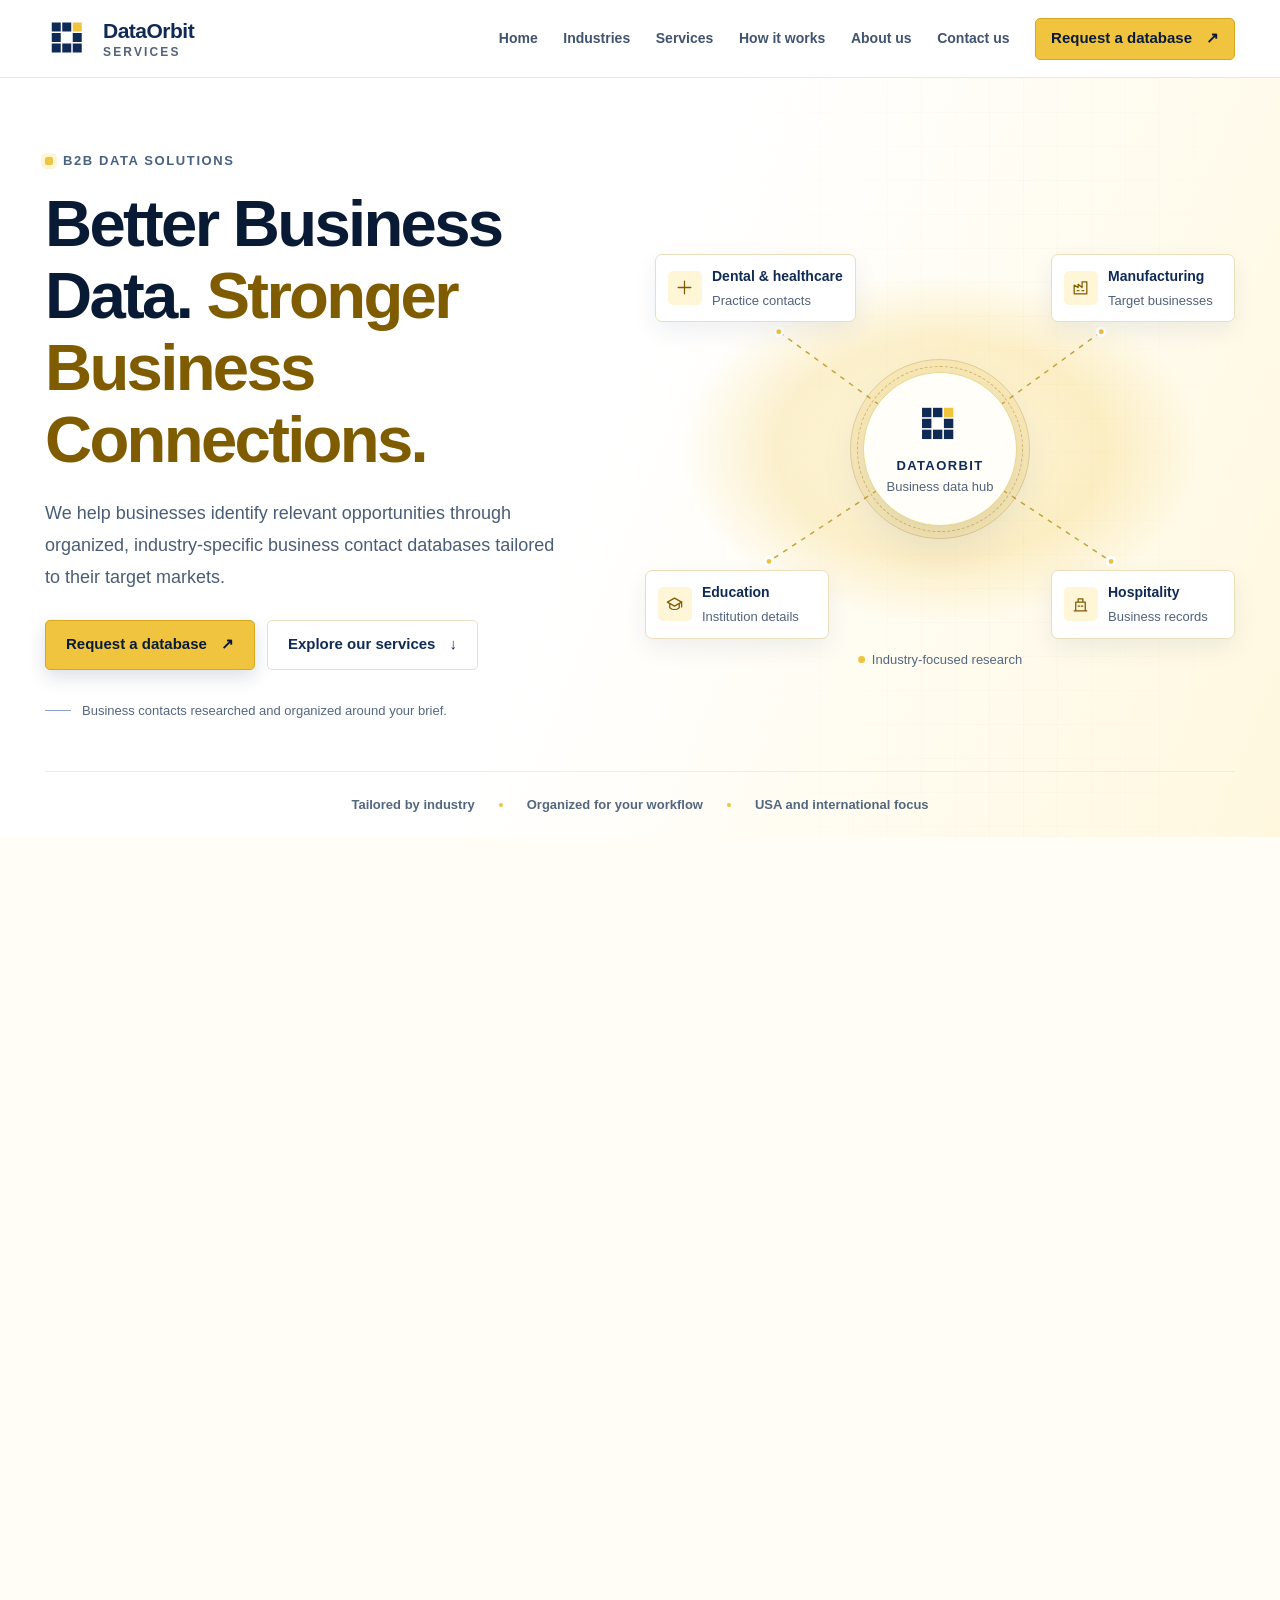
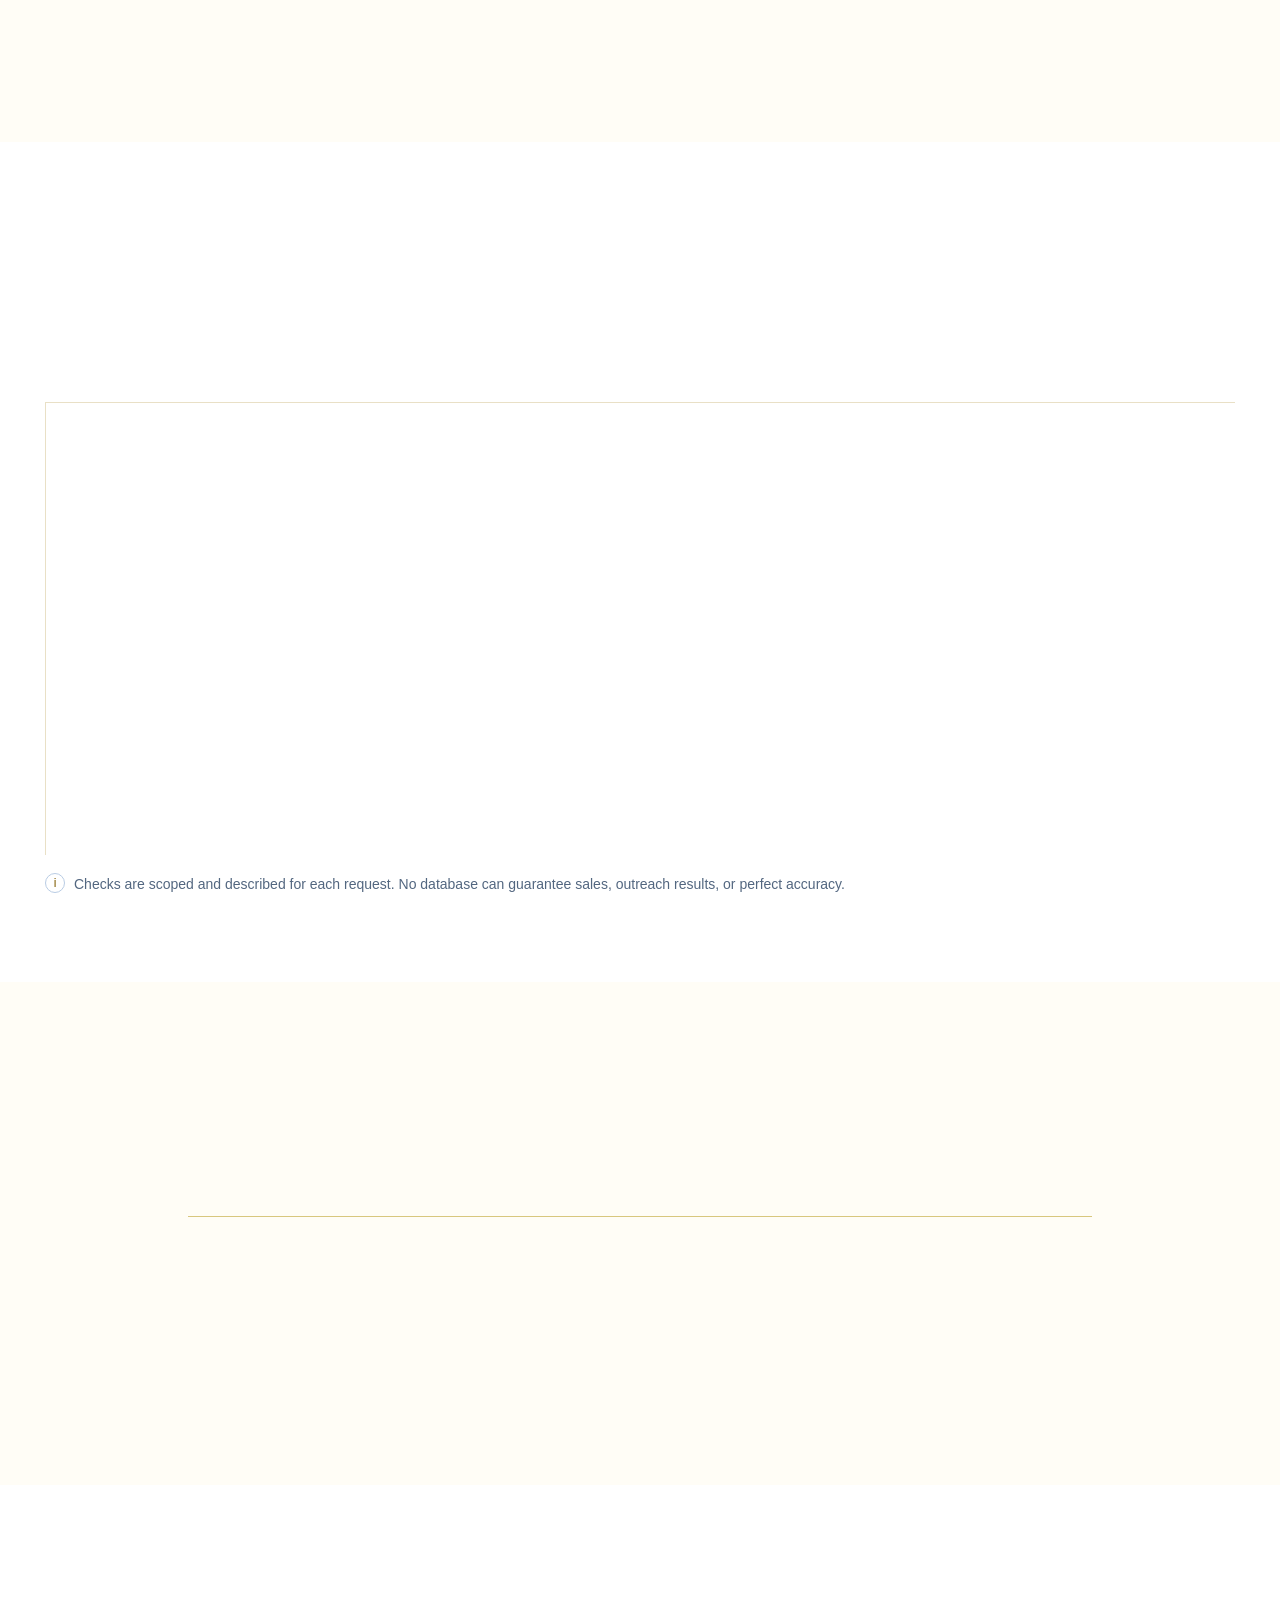
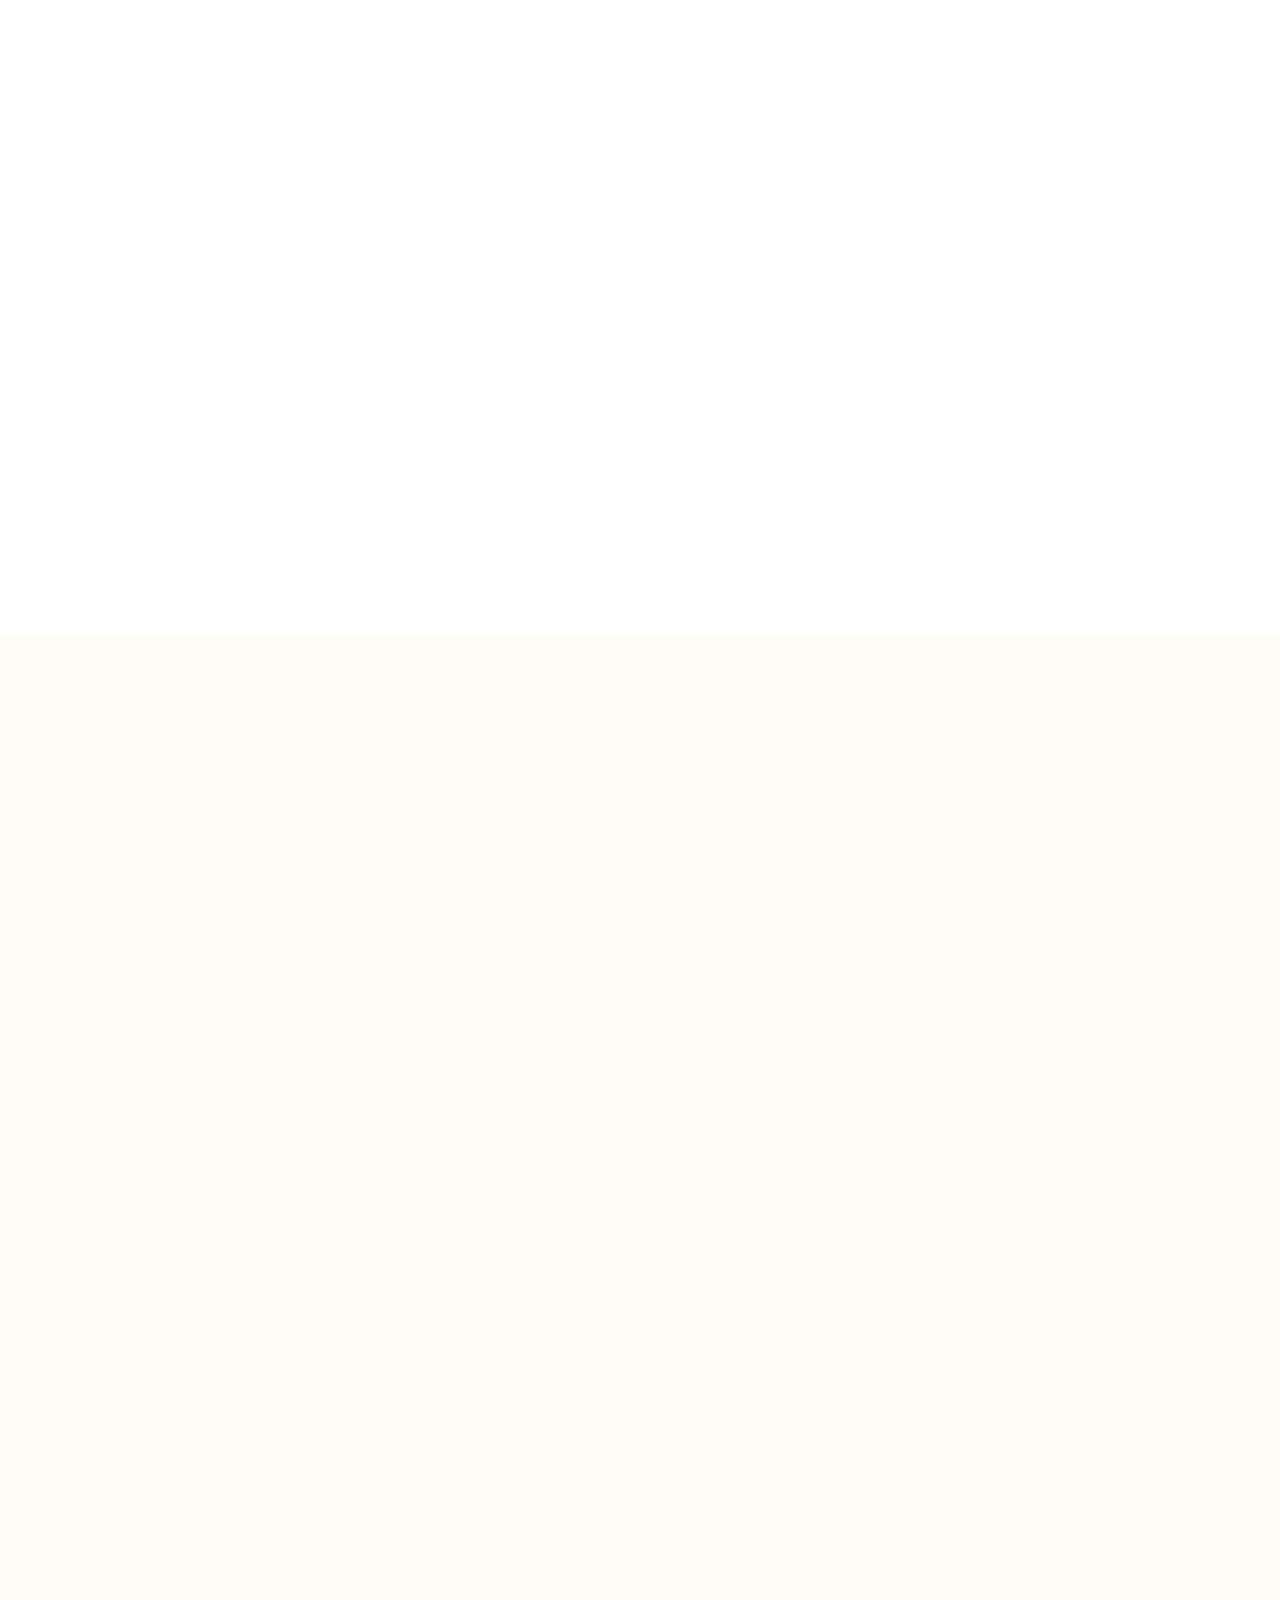
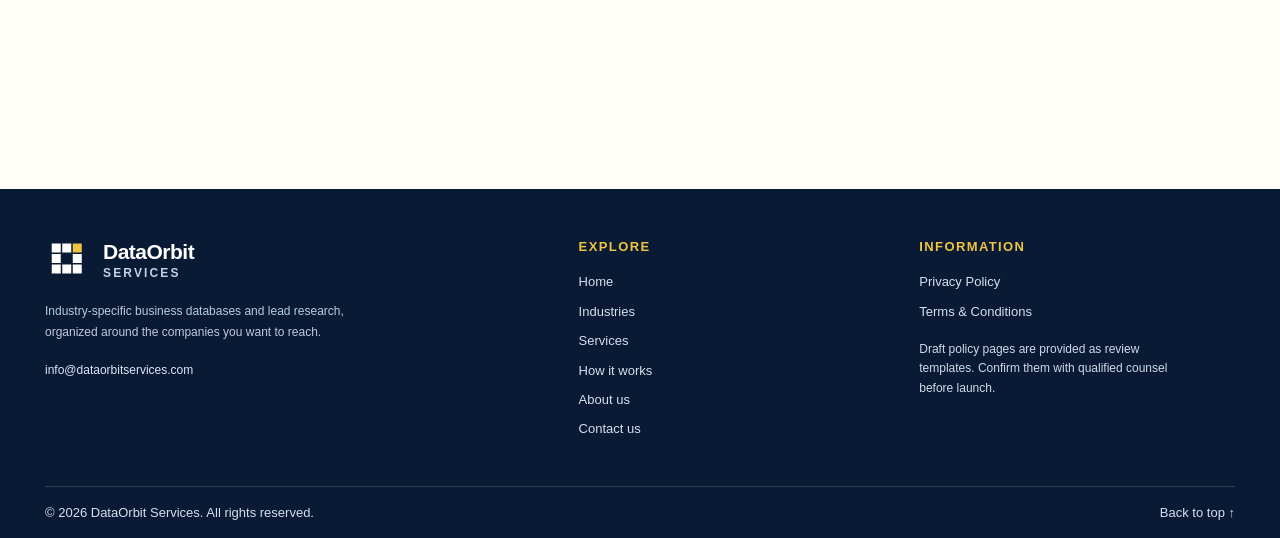
==== commit 4f73b72f: "Update website" ====
--- a/index.html
+++ b/index.html
@@ -1,219 +1,220 @@
-<!doctype html>
-<html lang="en">
-<head>
-  <meta charset="utf-8">
-  <meta name="viewport" content="width=device-width, initial-scale=1">
-  <meta name="theme-color" content="#102A56">
-  <meta name="description" content="Industry-specific business databases and lead research, tailored to the companies and markets you want to reach.">
-  <meta name="referrer" content="strict-origin-when-cross-origin">
-  <meta http-equiv="Content-Security-Policy" content="default-src 'self'; base-uri 'self'; object-src 'none'; frame-src 'none'; img-src 'self' data:; style-src 'self'; font-src 'self'; script-src 'self'; connect-src 'self'; form-action 'self'">
-  <title>DataOrbit Services | Better Business Data</title>
-  <link rel="icon" type="image/svg+xml" href="assets/favicon.svg">
-  <link rel="stylesheet" href="style.css">
-  <script src="script.js" defer></script>
-</head>
-<body>
-  <a class="skip-link" href="#main-content">Skip to content</a>
-  <header class="site-header" id="top">
-    <div class="container header-inner">
-      <a class="brand" href="#home" aria-label="DataOrbit Services home">
-        <img class="brand-icon" src="assets/dataorbit-logo.svg" alt="">
-        <span class="brand-wordmark"><span class="brand-title">DataOrbit</span><span class="brand-subtitle">SERVICES</span></span>
-      </a>
-      <button class="menu-toggle" type="button" aria-expanded="false" aria-controls="primary-nav" aria-label="Open navigation">
-        <span></span><span></span><span></span>
-      </button>
-      <nav class="primary-nav" id="primary-nav" aria-label="Main navigation">
-        <a href="#home">Home</a>
-        <a href="#industries">Industries</a>
-        <a href="#services">Services</a>
-        <a href="#process">How it works</a>
-        <a href="#about">About us</a>
-        <a href="#contact">Contact us</a>
-        <a class="button button-small" href="#request-form">Request a database <span aria-hidden="true">↗</span></a>
-      </nav>
-    </div>
-  </header>
-
-  <main id="main-content">
-    <section class="hero" id="home" aria-labelledby="hero-title">
-      <div class="hero-grid-pattern" aria-hidden="true"></div>
-      <div class="container hero-layout">
-        <div class="hero-copy reveal">
-          <p class="eyebrow"><span class="eyebrow-marker" aria-hidden="true"></span>B2B DATA SOLUTIONS</p>
-          <h1 id="hero-title">Better Business Data. <span>Stronger Business Connections.</span></h1>
-          <p class="hero-intro">We help businesses identify relevant opportunities through organized, industry-specific business contact databases tailored to their target markets.</p>
-          <div class="hero-actions">
-            <a class="button button-primary" href="#request-form">Request a database <span aria-hidden="true">↗</span></a>
-            <a class="button button-secondary" href="#services">Explore our services <span aria-hidden="true">↓</span></a>
-          </div>
-          <p class="hero-caption"><span class="caption-rule" aria-hidden="true"></span>Business contacts researched and organized around your brief.</p>
-        </div>
-
-        <div class="network-visual reveal" role="img" aria-label="A central DataOrbit hub connected with dental, manufacturing, education, and hospitality industries">
-          <div class="network-wash" aria-hidden="true"></div>
-          <svg class="network-lines" viewBox="0 0 560 440" aria-hidden="true">
-            <path d="M280 220 115 100M280 220 445 100M280 220 105 335M280 220 455 335"/>
-            <circle cx="115" cy="100" r="4"/><circle cx="445" cy="100" r="4"/><circle cx="105" cy="335" r="4"/><circle cx="455" cy="335" r="4"/>
-          </svg>
-          <div class="network-center"><img src="assets/dataorbit-logo.svg" alt=""><span>DATAORBIT</span><small>Business data hub</small></div>
-          <div class="network-node node-dental"><span class="node-icon" aria-hidden="true"><svg viewBox="0 0 24 24"><path d="M12 4v16M4 12h16"/></svg></span><span><b>Dental &amp; healthcare</b><small>Practice contacts</small></span></div>
-          <div class="network-node node-manufacturing"><span class="node-icon" aria-hidden="true"><svg viewBox="0 0 24 24"><path d="M4 20V9l5 3V8l5 4V5h6v15H4Z"/><path d="M8 16h2m4 0h2"/></svg></span><span><b>Manufacturing</b><small>Target businesses</small></span></div>
-          <div class="network-node node-education"><span class="node-icon" aria-hidden="true"><svg viewBox="0 0 24 24"><path d="m3 9 9-5 9 5-9 5-9-5Z"/><path d="M6 11v5c3.5 3 8.5 3 12 0v-5m3-2v6"/></svg></span><span><b>Education</b><small>Institution details</small></span></div>
-          <div class="network-node node-hospitality"><span class="node-icon" aria-hidden="true"><svg viewBox="0 0 24 24"><path d="M4 20h16M6 20V9h12v11M9 9V5h6v4m-6 5h2m2 0h2"/></svg></span><span><b>Hospitality</b><small>Business records</small></span></div>
-          <div class="network-legend"><span></span>Industry-focused research</div>
-        </div>
-      </div>
-      <div class="container hero-proofline"><span>Tailored by industry</span><i></i><span>Organized for your workflow</span><i></i><span>USA and international focus</span></div>
-    </section>
-
-    <section class="industries section-pad" id="industries" aria-labelledby="industries-title">
-      <div class="container">
-        <div class="section-heading reveal">
-          <div><p class="eyebrow"><span class="eyebrow-marker" aria-hidden="true"></span>INDUSTRIES WE RESEARCH</p><h2 id="industries-title">Industry-Specific Data for <span>Your Target Market</span></h2></div>
-          <p>Choose the companies your business wants to reach. These are examples of target markets; database availability and scope are confirmed for each request.</p>
-        </div>
-        <div class="industry-grid">
-          <article class="industry-card featured-card reveal">
-            <span class="card-label">FEATURED EXAMPLE</span>
-            <span class="industry-icon icon-dental" aria-hidden="true"><svg viewBox="0 0 32 32"><path d="M16 6c-2.4-2-8-1-8 5 0 5 3 6 3.5 12 .4 4 3 4 4 1l.5-2c.6-2 1.4-2 2 0l.5 2c1 3 3.6 3 4-1 .5-6 3.5-7 3.5-12 0-6-5.6-7-8-5Z"/></svg></span>
-            <h3>Dental &amp; Healthcare</h3>
-            <p>Example focus: publicly available dental business contacts in the USA for dental equipment manufacturers and suppliers.</p>
-            <button class="industry-action" type="button" data-industry="Dental &amp; Healthcare">Request this database <span aria-hidden="true">↗</span></button>
-          </article>
-          <article class="industry-card reveal">
-            <span class="industry-icon icon-factory" aria-hidden="true"><svg viewBox="0 0 32 32"><path d="M5 27V13l7 4v-5l7 5V7h8v20H5Z"/><path d="M10 22h2m4 0h2m4 0h2"/></svg></span>
-            <h3>Manufacturing</h3><p>Company and business contacts for relevant manufacturers and production sectors.</p>
-            <button class="industry-action" type="button" data-industry="Manufacturing">Request this database <span aria-hidden="true">↗</span></button>
-          </article>
-          <article class="industry-card reveal">
-            <span class="industry-icon icon-education" aria-hidden="true"><svg viewBox="0 0 32 32"><path d="m3 11 13-7 13 7-13 7-13-7Z"/><path d="M8 14v8c5 4 11 4 16 0v-8m5-3v10"/></svg></span>
-            <h3>Education</h3><p>Research for schools, colleges, and other educational organizations.</p>
-            <button class="industry-action" type="button" data-industry="Education">Request this database <span aria-hidden="true">↗</span></button>
-          </article>
-          <article class="industry-card reveal">
-            <span class="industry-icon icon-hospitality" aria-hidden="true"><svg viewBox="0 0 32 32"><path d="M5 27h22M8 27V12h16v15M12 12V7h8v5m-8 7h2m4 0h2"/></svg></span>
-            <h3>Restaurants &amp; Hospitality</h3><p>Business listings organized around hospitality categories and locations.</p>
-            <button class="industry-action" type="button" data-industry="Restaurants &amp; Hospitality">Request this database <span aria-hidden="true">↗</span></button>
-          </article>
-          <article class="industry-card reveal">
-            <span class="industry-icon icon-marketing" aria-hidden="true"><svg viewBox="0 0 32 32"><path d="M5 14v5h5l13 7V7l-13 7H5Z"/><path d="m10 19 3 8h5l-3-6m12-8 3-3m-3 10 3 3"/></svg></span>
-            <h3>Marketing &amp; Advertising</h3><p>Agency and business contacts for a defined B2B audience.</p>
-            <button class="industry-action" type="button" data-industry="Marketing &amp; Advertising">Request this database <span aria-hidden="true">↗</span></button>
-          </article>
-          <article class="industry-card reveal">
-            <span class="industry-icon icon-distribution" aria-hidden="true"><svg viewBox="0 0 32 32"><path d="M4 9h15v15H4zM19 14h5l4 5v5h-9z"/><circle cx="10" cy="25" r="2.5"/><circle cx="24" cy="25" r="2.5"/></svg></span>
-            <h3>Suppliers &amp; Distributors</h3><p>Find relevant companies across supply and distribution networks.</p>
-            <button class="industry-action" type="button" data-industry="Suppliers &amp; Distributors">Request this database <span aria-hidden="true">↗</span></button>
-          </article>
-          <article class="industry-card industry-card-other reveal">
-            <span class="industry-icon icon-other" aria-hidden="true"><svg viewBox="0 0 32 32"><circle cx="16" cy="16" r="11"/><path d="M16 10v12m-6-6h12"/></svg></span>
-            <h3>Other B2B Industries</h3><p>Have a different market in mind? Tell us the audience and we can discuss the scope.</p>
-            <button class="industry-action" type="button" data-industry="Other B2B Industries">Discuss your industry <span aria-hidden="true">↗</span></button>
-          </article>
-        </div>
-      </div>
-    </section>
-
-    <section class="services section-pad" id="services" aria-labelledby="services-title">
-      <div class="container">
-        <div class="section-heading reveal">
-          <div><p class="eyebrow"><span class="eyebrow-marker" aria-hidden="true"></span>WHAT WE DO</p><h2 id="services-title">Data Solutions Built Around <span>Your Business Needs</span></h2></div>
-          <p>From defining a target market to preparing the records, request the research and data support that fits your project.</p>
-        </div>
-        <div class="service-grid">
-          <article class="service-card reveal"><span class="service-index">01</span><span class="service-icon" aria-hidden="true"><svg viewBox="0 0 32 32"><circle cx="13" cy="13" r="8"/><path d="m19 19 8 8M9 13h8m-4-4v8"/></svg></span><h3>Industry-Specific Business Databases</h3><p>Business records structured around your chosen industry, geography, and company profile.</p></article>
-          <article class="service-card reveal"><span class="service-index">02</span><span class="service-icon" aria-hidden="true"><svg viewBox="0 0 32 32"><circle cx="12" cy="10" r="5"/><path d="M3 27c0-6 3-9 9-9 2 0 4 .5 5.5 1.5M21 20h8m-4-4v8"/></svg></span><h3>Business Contact Research</h3><p>Research publicly available business contact information relevant to your requested audience.</p></article>
-          <article class="service-card reveal"><span class="service-index">03</span><span class="service-icon" aria-hidden="true"><svg viewBox="0 0 32 32"><path d="M7 5h18v22H7zM11 11h10m-10 5h10m-10 5h6"/><path d="m21 24 2 2 5-6"/></svg></span><h3>Data Collection &amp; Organization</h3><p>Collect, structure, and arrange requested fields into a clear, practical database.</p></article>
-          <article class="service-card reveal"><span class="service-index">04</span><span class="service-icon" aria-hidden="true"><svg viewBox="0 0 32 32"><path d="M6 8h20M6 16h12M6 24h8"/><path d="m21 20 3 3 5-6"/></svg></span><h3>Data Cleaning &amp; Duplicate Removal</h3><p>Review records for duplicates and organize agreed fields for a more consistent dataset.</p></article>
-          <article class="service-card reveal"><span class="service-index">05</span><span class="service-icon" aria-hidden="true"><svg viewBox="0 0 32 32"><rect x="4" y="7" width="24" height="18" rx="2"/><path d="m5 9 11 9 11-9m-8 9 8 6"/></svg></span><h3>Email &amp; Contact Verification</h3><p>Request relevant checks where performed and available. Verification status and freshness vary by dataset.</p></article>
-          <article class="service-card reveal"><span class="service-index">06</span><span class="service-icon" aria-hidden="true"><svg viewBox="0 0 32 32"><path d="M5 7h22v18H5zM10 12h12m-12 5h8"/><circle cx="23" cy="22" r="5"/><path d="m27 26 3 3"/></svg></span><h3>Custom Database Research</h3><p>Discuss a tailored research brief when your target market needs a more specific approach.</p></article>
-        </div>
-        <p class="service-note"><span aria-hidden="true">i</span> Checks are scoped and described for each request. No database can guarantee sales, outreach results, or perfect accuracy.</p>
-      </div>
-    </section>
-
-    <section class="process section-pad" id="process" aria-labelledby="process-title">
-      <div class="container">
-        <div class="section-heading reveal">
-          <div><p class="eyebrow"><span class="eyebrow-marker" aria-hidden="true"></span>HOW IT WORKS</p><h2 id="process-title">A clear path from brief <span>to database.</span></h2></div>
-          <p>We align on the audience and scope before the requested database is prepared.</p>
-        </div>
-        <ol class="process-list">
-          <li class="process-step reveal"><span class="step-number">01</span><span class="step-icon" aria-hidden="true"><svg viewBox="0 0 32 32"><path d="M7 5h18v22H7zM11 11h10m-10 5h10m-10 5h6"/></svg></span><h3>Share Your Requirements</h3><p>Tell us your target industry, location, business type, and goals.</p></li>
-          <li class="process-step reveal"><span class="step-number">02</span><span class="step-icon" aria-hidden="true"><svg viewBox="0 0 32 32"><circle cx="14" cy="14" r="8"/><path d="m20 20 7 7M10 14h8m-4-4v8"/></svg></span><h3>Industry Research &amp; Data Collection</h3><p>We research the requested market and collect relevant business information within the agreed scope.</p></li>
-          <li class="process-step reveal"><span class="step-number">03</span><span class="step-icon" aria-hidden="true"><svg viewBox="0 0 32 32"><path d="M6 8h20M6 16h13M6 24h9"/><path d="m20 23 3 3 6-7"/></svg></span><h3>Data Organization &amp; Appropriate Checks</h3><p>Records are organized, and any agreed cleaning or verification work is noted.</p></li>
-          <li class="process-step reveal"><span class="step-number">04</span><span class="step-icon" aria-hidden="true"><svg viewBox="0 0 32 32"><path d="M5 10h22v17H5zM5 10l11 9 11-9M11 5h10"/></svg></span><h3>Database Delivery</h3><p>Receive the agreed database in the confirmed format after scope approval.</p></li>
-        </ol>
-      </div>
-    </section>
-
-    <section class="about section-pad" id="about" aria-labelledby="about-title">
-      <div class="container about-layout">
-        <div class="about-label reveal"><p class="eyebrow"><span class="eyebrow-marker" aria-hidden="true"></span>ABOUT DATAORBIT</p><span class="about-index">DATA<br>WITH<br>DIRECTION</span></div>
-        <div class="about-copy reveal"><h2 id="about-title">Helping Businesses Find <span>the Right Connections</span></h2><p>DataOrbit Services focuses on collecting, researching, organizing, and preparing industry-specific business contact databases. We help manufacturers, suppliers, and other companies describe the organizations they want to reach, then shape the research around that brief.</p><p>Our aim is to provide useful business information for relevant B2B outreach and market research, with clear expectations about fields, sources, and checks. Contact information is handled within the agreed scope and should always be used in line with applicable privacy and anti-spam requirements.</p><a class="text-link" href="#request-form">Tell us about your target market <span aria-hidden="true">↗</span></a></div>
-      </div>
-    </section>
-
-    <section class="contact-section section-pad" id="contact" aria-labelledby="contact-title">
-      <div class="container contact-layout">
-        <div class="contact-copy reveal">
-          <p class="eyebrow"><span class="eyebrow-marker" aria-hidden="true"></span>CONTACT DATAORBIT SERVICES</p>
-          <h2 id="contact-title">Contact Us <span>about your data needs.</span></h2>
-          <p>Tell us which businesses you want to reach and what information would be useful. Use the enquiry form to outline your database request and discuss its scope with us.</p>
-          <a class="contact-email" href="mailto:info@dataorbitservices.com"><span class="contact-email-icon" aria-hidden="true">@</span><span><small>BUSINESS EMAIL</small><strong>info@dataorbitservices.com</strong></span></a>
-          <a class="button button-secondary contact-button" href="#request-form">Request a database <span aria-hidden="true">↓</span></a>
-          <p class="responsible-note"><strong>Responsible data use</strong><br>We focus on lawfully obtained business contact information. Clients are responsible for complying with applicable privacy, marketing, and anti-spam requirements.</p>
-        </div>
-
-        <div class="form-panel reveal" id="request-form">
-          <div class="form-panel-heading"><div><p class="eyebrow"><span class="eyebrow-marker" aria-hidden="true"></span>DATABASE ENQUIRY</p><h3>Request a Database</h3></div><span class="required-note"><b>*</b> Required fields</span></div>
-          <form class="request-form" id="database-form" action="#request-form" method="post" data-endpoint="" novalidate>
-            <div class="form-grid">
-              <label for="full-name">Full Name <span>*</span><input id="full-name" name="fullName" type="text" autocomplete="name" maxlength="120" placeholder="Your name" required></label>
-              <label for="business-email">Business Email <span>*</span><input id="business-email" name="businessEmail" type="email" autocomplete="email" maxlength="254" placeholder="you@company.com" required></label>
-              <label for="company-name">Company Name <span>*</span><input id="company-name" name="companyName" type="text" autocomplete="organization" maxlength="180" placeholder="Your company" required></label>
-              <label for="industry-interest">Industry of Interest <span>*</span><select id="industry-interest" name="industry" required><option value="" disabled selected>Select a target industry</option><option>Dental &amp; Healthcare</option><option>Manufacturing</option><option>Education</option><option>Restaurants &amp; Hospitality</option><option>Marketing &amp; Advertising</option><option>Suppliers &amp; Distributors</option><option>Other B2B Industries</option></select></label>
-              <label for="target-country">Target Country <span>*</span><select id="target-country" name="country" required><option value="" disabled selected>Select a country</option><option>USA</option><option>India</option><option>Other</option></select></label>
-              <label id="other-country-wrap" for="other-country" hidden>Other country <span>*</span><input id="other-country" name="otherCountry" type="text" autocomplete="country-name" maxlength="100" placeholder="Enter target country"></label>
-              <label for="contact-type">Type of Contacts Required <span>*</span><input id="contact-type" name="contactType" type="text" maxlength="180" placeholder="For example, practice owners" required></label>
-              <label for="record-count">Approximate Number of Records <span>*</span><input id="record-count" name="recordCount" type="number" min="1" max="1000000" step="1" inputmode="numeric" placeholder="Approximate quantity" required></label>
-            </div>
-
-            <fieldset class="information-fields" aria-describedby="fields-help">
-              <legend>Required Information Fields <span>*</span></legend>
-              <p id="fields-help">Select all the fields you need.</p>
-              <div class="checkbox-grid">
-                <label><input type="checkbox" name="informationFields" value="Company name">Company name</label>
-                <label><input type="checkbox" name="informationFields" value="Business contact name">Business contact name, where available</label>
-                <label><input type="checkbox" name="informationFields" value="Business email">Business email</label>
-                <label><input type="checkbox" name="informationFields" value="Business phone">Business phone</label>
-                <label><input type="checkbox" name="informationFields" value="Company website">Company website</label>
-                <label><input type="checkbox" name="informationFields" value="Industry">Industry</label>
-                <label><input type="checkbox" name="informationFields" value="City, state, country">City, state, and country</label>
-              </div>
-              <span class="field-error" id="field-error" aria-live="polite"></span>
-            </fieldset>
-
-            <label class="requirements-label" for="additional-requirements">Additional Requirements<textarea id="additional-requirements" name="additionalRequirements" maxlength="2000" rows="3" placeholder="Company type, preferred format, or other useful details"></textarea></label>
-
-            <label class="consent-label" for="contact-consent"><input id="contact-consent" name="contactConsent" type="checkbox" required><span>I agree to be contacted about this request and acknowledge that I have reviewed the <a href="privacy.html">Privacy Policy</a>. <b>*</b></span></label>
-            <p class="form-demo-note">Demo only: this form is not connected to a submission service. Your details will not be sent or stored.</p>
-            <button class="button button-primary form-submit" type="submit">Check request <span aria-hidden="true">↗</span></button>
-            <p class="form-status" id="form-status" role="status" aria-live="polite" hidden></p>
-          </form>
-        </div>
-      </div>
-    </section>
-  </main>
-
-  <footer class="site-footer">
-    <div class="container footer-main">
-      <div class="footer-brand"><a class="brand brand-footer" href="#home" aria-label="DataOrbit Services home"><img class="brand-icon" src="assets/dataorbit-logo-inverse.svg" alt=""><span class="brand-wordmark"><span class="brand-title">DataOrbit</span><span class="brand-subtitle">SERVICES</span></span></a><p>Industry-specific business databases and lead research, organized around the companies you want to reach.</p><p class="footer-contact-placeholder"><a href="mailto:info@dataorbitservices.com">info@dataorbitservices.com</a></p></div>
-      <div class="footer-nav"><span class="footer-label">EXPLORE</span><a href="#home">Home</a><a href="#industries">Industries</a><a href="#services">Services</a><a href="#process">How it works</a><a href="#about">About us</a><a href="#contact">Contact us</a></div>
-      <div class="footer-nav footer-legal"><span class="footer-label">INFORMATION</span><a href="privacy.html">Privacy Policy</a><a href="terms.html">Terms &amp; Conditions</a><p>Draft policy pages are provided as review templates. Confirm them with qualified counsel before launch.</p></div>
-    </div>
-    <div class="container footer-bottom"><span>© <span id="current-year"></span> DataOrbit Services. All rights reserved.</span><a href="#top">Back to top ↑</a></div>
-  </footer>
-</body>
+<!doctype html>
+<html lang="en">
+<head>
+  <meta charset="utf-8">
+  <meta name="viewport" content="width=device-width, initial-scale=1">
+  <meta name="theme-color" content="#102A56">
+  <meta name="description" content="Industry-specific business databases and lead research, tailored to the companies and markets you want to reach.">
+  <meta name="referrer" content="strict-origin-when-cross-origin">
+  <meta http-equiv="Content-Security-Policy" content="default-src 'self'; base-uri 'self'; object-src 'none'; frame-src 'none'; img-src 'self' data:; style-src 'self'; font-src 'self'; script-src 'self'; connect-src 'self'; form-action 'self'">
+  <title>DataOrbit Services | Better Business Data</title>
+  <link rel="icon" type="image/svg+xml" href="assets/favicon.svg">
+  <link rel="stylesheet" href="style.css">
+  <script src="script.js" defer></script>
+</head>
+<body>
+  <a class="skip-link" href="#main-content">Skip to content</a>
+  <header class="site-header" id="top">
+    <div class="container header-inner">
+      <a class="brand" href="#home" aria-label="DataOrbit Services home">
+        <img class="brand-icon" src="assets/dataorbit-logo.svg" alt="">
+        <span class="brand-wordmark"><span class="brand-title">DataOrbit</span><span class="brand-subtitle">SERVICES</span></span>
+      </a>
+      <button class="menu-toggle" type="button" aria-expanded="false" aria-controls="primary-nav" aria-label="Open navigation">
+        <span></span><span></span><span></span>
+      </button>
+      <nav class="primary-nav" id="primary-nav" aria-label="Main navigation">
+        <a href="#home">Home</a>
+        <a href="#industries">Industries</a>
+        <a href="#services">Services</a>
+        <a href="#process">How it works</a>
+        <a href="#about">About us</a>
+        <a href="#contact">Contact us</a>
+        <a class="button button-small" href="#request-form">Request a database <span aria-hidden="true">↗</span></a>
+      </nav>
+    </div>
+  </header>
+
+  <main id="main-content">
+    <section class="hero" id="home" aria-labelledby="hero-title">
+      <div class="hero-grid-pattern" aria-hidden="true"></div>
+      <div class="container hero-layout">
+        <div class="hero-copy reveal">
+          <p class="eyebrow"><span class="eyebrow-marker" aria-hidden="true"></span>B2B DATA SOLUTIONS</p>
+          <h1 id="hero-title">Better Business Data. <span>Stronger Business Connections.</span></h1>
+          <p class="hero-intro">We help businesses identify relevant opportunities through organized, industry-specific business contact databases tailored to their target markets.</p>
+          <div class="hero-actions">
+            <a class="button button-primary" href="#request-form">Request a database <span aria-hidden="true">↗</span></a>
+            <a class="button button-secondary" href="#services">Explore our services <span aria-hidden="true">↓</span></a>
+          </div>
+          <p class="hero-caption"><span class="caption-rule" aria-hidden="true"></span>Business contacts researched and organized around your brief.</p>
+        </div>
+
+        <div class="network-visual reveal" role="img" aria-label="A central DataOrbit hub connected with dental, manufacturing, education, and hospitality industries">
+          <div class="network-wash" aria-hidden="true"></div>
+          <svg class="network-lines" viewBox="0 0 560 440" aria-hidden="true">
+            <path d="M280 220 115 100M280 220 445 100M280 220 105 335M280 220 455 335"/>
+            <circle cx="115" cy="100" r="4"/><circle cx="445" cy="100" r="4"/><circle cx="105" cy="335" r="4"/><circle cx="455" cy="335" r="4"/>
+          </svg>
+          <div class="network-center"><img src="assets/dataorbit-logo.svg" alt=""><span>DATAORBIT</span><small>Business data hub</small></div>
+          <div class="network-node node-dental"><span class="node-icon" aria-hidden="true"><svg viewBox="0 0 24 24"><path d="M12 4v16M4 12h16"/></svg></span><span><b>Dental &amp; healthcare</b><small>Practice contacts</small></span></div>
+          <div class="network-node node-manufacturing"><span class="node-icon" aria-hidden="true"><svg viewBox="0 0 24 24"><path d="M4 20V9l5 3V8l5 4V5h6v15H4Z"/><path d="M8 16h2m4 0h2"/></svg></span><span><b>Manufacturing</b><small>Target businesses</small></span></div>
+          <div class="network-node node-education"><span class="node-icon" aria-hidden="true"><svg viewBox="0 0 24 24"><path d="m3 9 9-5 9 5-9 5-9-5Z"/><path d="M6 11v5c3.5 3 8.5 3 12 0v-5m3-2v6"/></svg></span><span><b>Education</b><small>Institution details</small></span></div>
+          <div class="network-node node-hospitality"><span class="node-icon" aria-hidden="true"><svg viewBox="0 0 24 24"><path d="M4 20h16M6 20V9h12v11M9 9V5h6v4m-6 5h2m2 0h2"/></svg></span><span><b>Hospitality</b><small>Business records</small></span></div>
+          <div class="network-legend"><span></span>Industry-focused research</div>
+        </div>
+      </div>
+      <div class="container hero-proofline"><span>Tailored by industry</span><i></i><span>Organized for your workflow</span><i></i><span>USA and international focus</span></div>
+    </section>
+
+    <section class="industries section-pad" id="industries" aria-labelledby="industries-title">
+      <div class="container">
+        <div class="section-heading reveal">
+          <div><p class="eyebrow"><span class="eyebrow-marker" aria-hidden="true"></span>INDUSTRIES WE RESEARCH</p><h2 id="industries-title">Industry-Specific Data for <span>Your Target Market</span></h2></div>
+          <p>Choose the companies your business wants to reach. These are examples of target markets; database availability and scope are confirmed for each request.</p>
+        </div>
+        <div class="industry-grid">
+          <article class="industry-card featured-card reveal">
+            <span class="card-label">FEATURED EXAMPLE</span>
+            <span class="industry-icon icon-dental" aria-hidden="true"><svg viewBox="0 0 32 32"><path d="M16 6c-2.4-2-8-1-8 5 0 5 3 6 3.5 12 .4 4 3 4 4 1l.5-2c.6-2 1.4-2 2 0l.5 2c1 3 3.6 3 4-1 .5-6 3.5-7 3.5-12 0-6-5.6-7-8-5Z"/></svg></span>
+            <h3>Dental &amp; Healthcare</h3>
+            <p>Example focus: publicly available dental business contacts in the USA for dental equipment manufacturers and suppliers.</p>
+            <button class="industry-action" type="button" data-industry="Dental &amp; Healthcare">Request this database <span aria-hidden="true">↗</span></button>
+          </article>
+          <article class="industry-card reveal">
+            <span class="industry-icon icon-factory" aria-hidden="true"><svg viewBox="0 0 32 32"><path d="M5 27V13l7 4v-5l7 5V7h8v20H5Z"/><path d="M10 22h2m4 0h2m4 0h2"/></svg></span>
+            <h3>Manufacturing</h3><p>Company and business contacts for relevant manufacturers and production sectors.</p>
+            <button class="industry-action" type="button" data-industry="Manufacturing">Request this database <span aria-hidden="true">↗</span></button>
+          </article>
+          <article class="industry-card reveal">
+            <span class="industry-icon icon-education" aria-hidden="true"><svg viewBox="0 0 32 32"><path d="m3 11 13-7 13 7-13 7-13-7Z"/><path d="M8 14v8c5 4 11 4 16 0v-8m5-3v10"/></svg></span>
+            <h3>Education</h3><p>Research for schools, colleges, and other educational organizations.</p>
+            <button class="industry-action" type="button" data-industry="Education">Request this database <span aria-hidden="true">↗</span></button>
+          </article>
+          <article class="industry-card reveal">
+            <span class="industry-icon icon-hospitality" aria-hidden="true"><svg viewBox="0 0 32 32"><path d="M5 27h22M8 27V12h16v15M12 12V7h8v5m-8 7h2m4 0h2"/></svg></span>
+            <h3>Restaurants &amp; Hospitality</h3><p>Business listings organized around hospitality categories and locations.</p>
+            <button class="industry-action" type="button" data-industry="Restaurants &amp; Hospitality">Request this database <span aria-hidden="true">↗</span></button>
+          </article>
+          <article class="industry-card reveal">
+            <span class="industry-icon icon-marketing" aria-hidden="true"><svg viewBox="0 0 32 32"><path d="M5 14v5h5l13 7V7l-13 7H5Z"/><path d="m10 19 3 8h5l-3-6m12-8 3-3m-3 10 3 3"/></svg></span>
+            <h3>Marketing &amp; Advertising</h3><p>Agency and business contacts for a defined B2B audience.</p>
+            <button class="industry-action" type="button" data-industry="Marketing &amp; Advertising">Request this database <span aria-hidden="true">↗</span></button>
+          </article>
+          <article class="industry-card reveal">
+            <span class="industry-icon icon-distribution" aria-hidden="true"><svg viewBox="0 0 32 32"><path d="M4 9h15v15H4zM19 14h5l4 5v5h-9z"/><circle cx="10" cy="25" r="2.5"/><circle cx="24" cy="25" r="2.5"/></svg></span>
+            <h3>Suppliers &amp; Distributors</h3><p>Find relevant companies across supply and distribution networks.</p>
+            <button class="industry-action" type="button" data-industry="Suppliers &amp; Distributors">Request this database <span aria-hidden="true">↗</span></button>
+          </article>
+          <article class="industry-card industry-card-other reveal">
+            <span class="industry-icon icon-other" aria-hidden="true"><svg viewBox="0 0 32 32"><circle cx="16" cy="16" r="11"/><path d="M16 10v12m-6-6h12"/></svg></span>
+            <h3>Other B2B Industries</h3><p>Have a different market in mind? Tell us the audience and we can discuss the scope.</p>
+            <button class="industry-action" type="button" data-industry="Other B2B Industries">Discuss your industry <span aria-hidden="true">↗</span></button>
+          </article>
+        </div>
+      </div>
+    </section>
+
+    <section class="services section-pad" id="services" aria-labelledby="services-title">
+      <div class="container">
+        <div class="section-heading reveal">
+          <div><p class="eyebrow"><span class="eyebrow-marker" aria-hidden="true"></span>WHAT WE DO</p><h2 id="services-title">Data Solutions Built Around <span>Your Business Needs</span></h2></div>
+          <p>From defining a target market to preparing the records, request the research and data support that fits your project.</p>
+        </div>
+        <div class="service-grid">
+          <article class="service-card reveal"><span class="service-index">01</span><span class="service-icon" aria-hidden="true"><svg viewBox="0 0 32 32"><circle cx="13" cy="13" r="8"/><path d="m19 19 8 8M9 13h8m-4-4v8"/></svg></span><h3>Industry-Specific Business Databases</h3><p>Business records structured around your chosen industry, geography, and company profile.</p></article>
+          <article class="service-card reveal"><span class="service-index">02</span><span class="service-icon" aria-hidden="true"><svg viewBox="0 0 32 32"><circle cx="12" cy="10" r="5"/><path d="M3 27c0-6 3-9 9-9 2 0 4 .5 5.5 1.5M21 20h8m-4-4v8"/></svg></span><h3>Business Contact Research</h3><p>Research publicly available business contact information relevant to your requested audience.</p></article>
+          <article class="service-card reveal"><span class="service-index">03</span><span class="service-icon" aria-hidden="true"><svg viewBox="0 0 32 32"><path d="M7 5h18v22H7zM11 11h10m-10 5h10m-10 5h6"/><path d="m21 24 2 2 5-6"/></svg></span><h3>Data Collection &amp; Organization</h3><p>Collect, structure, and arrange requested fields into a clear, practical database.</p></article>
+          <article class="service-card reveal"><span class="service-index">04</span><span class="service-icon" aria-hidden="true"><svg viewBox="0 0 32 32"><path d="M6 8h20M6 16h12M6 24h8"/><path d="m21 20 3 3 5-6"/></svg></span><h3>Data Cleaning &amp; Duplicate Removal</h3><p>Review records for duplicates and organize agreed fields for a more consistent dataset.</p></article>
+          <article class="service-card reveal"><span class="service-index">05</span><span class="service-icon" aria-hidden="true"><svg viewBox="0 0 32 32"><rect x="4" y="7" width="24" height="18" rx="2"/><path d="m5 9 11 9 11-9m-8 9 8 6"/></svg></span><h3>Email &amp; Contact Verification</h3><p>Request relevant checks where performed and available. Verification status and freshness vary by dataset.</p></article>
+          <article class="service-card reveal"><span class="service-index">06</span><span class="service-icon" aria-hidden="true"><svg viewBox="0 0 32 32"><path d="M5 7h22v18H5zM10 12h12m-12 5h8"/><circle cx="23" cy="22" r="5"/><path d="m27 26 3 3"/></svg></span><h3>Custom Database Research</h3><p>Discuss a tailored research brief when your target market needs a more specific approach.</p></article>
+        </div>
+        <p class="service-note"><span aria-hidden="true">i</span> Checks are scoped and described for each request. No database can guarantee sales, outreach results, or perfect accuracy.</p>
+      </div>
+    </section>
+
+    <section class="process section-pad" id="process" aria-labelledby="process-title">
+      <div class="container">
+        <div class="section-heading reveal">
+          <div><p class="eyebrow"><span class="eyebrow-marker" aria-hidden="true"></span>HOW IT WORKS</p><h2 id="process-title">A clear path from brief <span>to database.</span></h2></div>
+          <p>We align on the audience and scope before the requested database is prepared.</p>
+        </div>
+        <ol class="process-list">
+          <li class="process-step reveal"><span class="step-number">01</span><span class="step-icon" aria-hidden="true"><svg viewBox="0 0 32 32"><path d="M7 5h18v22H7zM11 11h10m-10 5h10m-10 5h6"/></svg></span><h3>Share Your Requirements</h3><p>Tell us your target industry, location, business type, and goals.</p></li>
+          <li class="process-step reveal"><span class="step-number">02</span><span class="step-icon" aria-hidden="true"><svg viewBox="0 0 32 32"><circle cx="14" cy="14" r="8"/><path d="m20 20 7 7M10 14h8m-4-4v8"/></svg></span><h3>Industry Research &amp; Data Collection</h3><p>We research the requested market and collect relevant business information within the agreed scope.</p></li>
+          <li class="process-step reveal"><span class="step-number">03</span><span class="step-icon" aria-hidden="true"><svg viewBox="0 0 32 32"><path d="M6 8h20M6 16h13M6 24h9"/><path d="m20 23 3 3 6-7"/></svg></span><h3>Data Organization &amp; Appropriate Checks</h3><p>Records are organized, and any agreed cleaning or verification work is noted.</p></li>
+          <li class="process-step reveal"><span class="step-number">04</span><span class="step-icon" aria-hidden="true"><svg viewBox="0 0 32 32"><path d="M5 10h22v17H5zM5 10l11 9 11-9M11 5h10"/></svg></span><h3>Database Delivery</h3><p>Receive the agreed database in the confirmed format after scope approval.</p></li>
+        </ol>
+      </div>
+    </section>
+
+    <section class="about section-pad" id="about" aria-labelledby="about-title">
+      <div class="container about-layout">
+        <div class="about-label reveal"><p class="eyebrow"><span class="eyebrow-marker" aria-hidden="true"></span>ABOUT DATAORBIT</p><span class="about-index">DATA<br>WITH<br>DIRECTION</span></div>
+        <div class="about-copy reveal"><h2 id="about-title">Helping Businesses Find <span>the Right Connections</span></h2><p>DataOrbit Services focuses on collecting, researching, organizing, and preparing industry-specific business contact databases. We help manufacturers, suppliers, and other companies describe the organizations they want to reach, then shape the research around that brief.</p><p>Our aim is to provide useful business information for relevant B2B outreach and market research, with clear expectations about fields, sources, and checks. Contact information is handled within the agreed scope and should always be used in line with applicable privacy and anti-spam requirements.</p><div class="sample-dataset"><p><strong>Preview a sample database</strong><br>See an example of how business records can be organized in a CSV file.</p><a class="button button-secondary" href="assets/sample-business-dataset.csv" download>Download sample dataset <span aria-hidden="true">↓</span></a><p class="sample-dataset-note">All records in this sample are fictional and for demonstration only.</p></div><a class="text-link" href="#request-form">Tell us about your target market <span aria-hidden="true">↗</span></a></div>
+      </div>
+    </section>
+
+    <section class="contact-section section-pad" id="contact" aria-labelledby="contact-title">
+      <div class="container contact-layout">
+        <div class="contact-copy reveal">
+          <p class="eyebrow"><span class="eyebrow-marker" aria-hidden="true"></span>CONTACT DATAORBIT SERVICES</p>
+          <h2 id="contact-title">Contact Us <span>about your data needs.</span></h2>
+          <p>Tell us which businesses you want to reach and what information would be useful. Use the enquiry form to outline your database request and discuss its scope with us.</p>
+          <a class="contact-email" href="mailto:info@dataorbitservices.com"><span class="contact-email-icon" aria-hidden="true">@</span><span><small>BUSINESS EMAIL</small><strong>info@dataorbitservices.com</strong></span></a>
+          <a class="button button-secondary contact-button" href="#request-form">Request a database <span aria-hidden="true">↓</span></a>
+          <p class="responsible-note"><strong>Responsible data use</strong><br>We focus on lawfully obtained business contact information. Clients are responsible for complying with applicable privacy, marketing, and anti-spam requirements.</p>
+        </div>
+
+        <div class="form-panel reveal" id="request-form">
+          <div class="form-panel-heading"><div><p class="eyebrow"><span class="eyebrow-marker" aria-hidden="true"></span>DATABASE ENQUIRY</p><h3>Request a Database</h3></div><span class="required-note"><b>*</b> Required fields</span></div>
+          <form class="request-form" id="database-form" data-endpoint="" novalidate>
+            <div class="form-grid">
+              <label for="full-name">Full Name <span>*</span><input id="full-name" name="fullName" type="text" autocomplete="name" maxlength="120" placeholder="Your name" required></label>
+              <label for="business-email">Business Email <span>*</span><input id="business-email" name="businessEmail" type="email" autocomplete="email" maxlength="254" placeholder="you@company.com" required></label>
+              <label for="company-name">Company Name <span>*</span><input id="company-name" name="companyName" type="text" autocomplete="organization" maxlength="180" placeholder="Your company" required></label>
+              <label for="industry-interest">Industry of Interest <span>*</span><select id="industry-interest" name="industry" required><option value="" disabled selected>Select a target industry</option><option>Dental &amp; Healthcare</option><option>Manufacturing</option><option>Education</option><option>Restaurants &amp; Hospitality</option><option>Marketing &amp; Advertising</option><option>Suppliers &amp; Distributors</option><option>Other B2B Industries</option></select></label>
+              <label for="target-country">Target Country <span>*</span><select id="target-country" name="country" required><option value="" disabled selected>Select a country</option><option>USA</option><option>India</option><option>Other</option></select></label>
+              <label id="other-country-wrap" for="other-country" hidden>Other country <span>*</span><input id="other-country" name="otherCountry" type="text" autocomplete="country-name" maxlength="100" placeholder="Enter target country"></label>
+              <label for="contact-type">Type of Contacts Required <span>*</span><input id="contact-type" name="contactType" type="text" maxlength="180" placeholder="For example, practice owners" required></label>
+              <label for="record-count">Approximate Number of Records <span>*</span><input id="record-count" name="recordCount" type="number" min="1" max="1000000" step="1" inputmode="numeric" placeholder="Approximate quantity" required></label>
+            </div>
+
+            <fieldset class="information-fields" aria-describedby="fields-help">
+              <legend>Required Information Fields <span>*</span></legend>
+              <p id="fields-help">Select all the fields you need.</p>
+              <div class="checkbox-grid">
+                <label><input type="checkbox" name="informationFields" value="Company name">Company name</label>
+                <label><input type="checkbox" name="informationFields" value="Business contact name">Business contact name, where available</label>
+                <label><input type="checkbox" name="informationFields" value="Business email">Business email</label>
+                <label><input type="checkbox" name="informationFields" value="Business phone">Business phone</label>
+                <label><input type="checkbox" name="informationFields" value="Company website">Company website</label>
+                <label><input type="checkbox" name="informationFields" value="Industry">Industry</label>
+                <label><input type="checkbox" name="informationFields" value="City, state, country">City, state, and country</label>
+              </div>
+              <span class="field-error" id="field-error" aria-live="polite"></span>
+            </fieldset>
+
+            <label class="requirements-label" for="additional-requirements">Additional Requirements<textarea id="additional-requirements" name="additionalRequirements" maxlength="2000" rows="3" placeholder="Company type, preferred format, or other useful details"></textarea></label>
+
+            <label class="consent-label" for="contact-consent"><input id="contact-consent" name="contactConsent" type="checkbox" required><span>I agree to be contacted about this request and acknowledge that I have reviewed the <a href="privacy.html">Privacy Policy</a>. <b>*</b></span></label>
+            <p class="form-demo-note">Demo only: this form is not connected to a submission service. Your details will not be sent or stored.</p>
+            <noscript><p class="form-demo-note">JavaScript is required for this demo form. Nothing can be submitted while it is unavailable.</p></noscript>
+            <button class="button button-primary form-submit" type="submit" disabled>Check request <span aria-hidden="true">↗</span></button>
+            <p class="form-status" id="form-status" role="status" aria-live="polite" hidden></p>
+          </form>
+        </div>
+      </div>
+    </section>
+  </main>
+
+  <footer class="site-footer">
+    <div class="container footer-main">
+      <div class="footer-brand"><a class="brand brand-footer" href="#home" aria-label="DataOrbit Services home"><img class="brand-icon" src="assets/dataorbit-logo-inverse.svg" alt=""><span class="brand-wordmark"><span class="brand-title">DataOrbit</span><span class="brand-subtitle">SERVICES</span></span></a><p>Industry-specific business databases and lead research, organized around the companies you want to reach.</p><p class="footer-contact-placeholder"><a href="mailto:info@dataorbitservices.com">info@dataorbitservices.com</a></p></div>
+      <div class="footer-nav"><span class="footer-label">EXPLORE</span><a href="#home">Home</a><a href="#industries">Industries</a><a href="#services">Services</a><a href="#process">How it works</a><a href="#about">About us</a><a href="#contact">Contact us</a></div>
+      <div class="footer-nav footer-legal"><span class="footer-label">INFORMATION</span><a href="privacy.html">Privacy Policy</a><a href="terms.html">Terms &amp; Conditions</a><p>Draft policy pages are provided as review templates. Confirm them with qualified counsel before launch.</p></div>
+    </div>
+    <div class="container footer-bottom"><span>© <span id="current-year"></span> DataOrbit Services. All rights reserved.</span><a href="#top">Back to top ↑</a></div>
+  </footer>
+</body>
 </html>
--- a/style.css
+++ b/style.css
@@ -0,0 +1,298 @@
+:root {
+  color-scheme: light;
+  --navy: #102a56;
+  --deep-navy: #091a35;
+  --blue: #805c00;
+  --bright-blue: #f0c43e;
+  --light-blue: #fff6d8;
+  --pale: #fffdf6;
+  --white: #fff;
+  --text: #172b4d;
+  --muted: #4b5d75;
+  --border: #e9e0c6;
+  --soft-shadow: 0 14px 36px rgb(16 42 86 / 7%);
+  --container: 1190px;
+  --font-body: 'DM Sans', 'Segoe UI', sans-serif;
+  --font-display: 'Manrope', 'Segoe UI', sans-serif;
+}
+
+* { box-sizing: border-box; }
+html { scroll-behavior: smooth; scroll-padding-top: 92px; }
+body { margin: 0; color: var(--text); background: var(--white); font-family: var(--font-body); font-size: 17px; line-height: 1.65; -webkit-font-smoothing: antialiased; }
+button, input, select, textarea { font: inherit; }
+a { color: inherit; text-decoration: none; }
+svg { display: block; }
+.container { width: min(var(--container), calc(100% - 64px)); margin-inline: auto; }
+.skip-link { position: absolute; z-index: 30; top: 8px; left: 8px; padding: 10px 14px; color: white; background: var(--deep-navy); transform: translateY(-150%); }
+.skip-link:focus { transform: translateY(0); }
+:focus-visible { outline: 3px solid var(--navy); outline-offset: 3px; }
+
+.site-header { position: sticky; z-index: 20; top: 0; height: 78px; background: rgb(255 255 255 / 96%); border-bottom: 1px solid rgb(220 229 241 / 85%); backdrop-filter: blur(12px); }
+.header-inner, .brand, .primary-nav { display: flex; align-items: center; }
+.header-inner { height: 100%; justify-content: space-between; }
+.brand { flex: 0 0 auto; gap: 10px; }
+.brand-icon { display: block; width: 48px; height: 48px; object-fit: contain; }
+.brand-wordmark { display: flex; flex-direction: column; line-height: 1; }
+.brand-title { color: var(--navy); font-family: var(--font-display); font-size: 21px; font-weight: 800; letter-spacing: -.5px; }
+.brand-subtitle { padding-top: 5px; color: #52637b; font-size: 12px; font-weight: 700; letter-spacing: 2.15px; }
+.primary-nav { gap: clamp(13px, 2vw, 26px); color: #405370; font-size: 14px; font-weight: 600; }
+.primary-nav > a:not(.button) { transition: color .18s ease; }
+.primary-nav > a:not(.button):hover { color: var(--blue); }
+.button { display: inline-flex; min-height: 50px; align-items: center; justify-content: center; gap: 14px; padding: 0 20px; border: 1px solid transparent; border-radius: 5px; font-size: 15px; font-weight: 700; transition: transform .18s ease, background .18s ease, box-shadow .18s ease, border-color .18s ease; cursor: pointer; }
+.button:hover { transform: translateY(-2px); }
+.button-small { min-height: 42px; padding-inline: 15px; color: white; background: var(--navy); white-space: nowrap; }
+.button-small:hover, .button-primary:hover { background: var(--blue); box-shadow: 0 8px 20px rgb(36 87 167 / 18%); }
+.button-primary { color: white; background: var(--navy); box-shadow: 0 7px 18px rgb(16 42 86 / 15%); }
+.button-secondary { color: var(--navy); background: white; border-color: var(--border); }
+.button-secondary:hover { background: var(--light-blue); border-color: #bdd3f2; }
+.menu-toggle { display: none; }
+
+.hero { position: relative; overflow: hidden; padding: 72px 0 0; background: linear-gradient(112deg, #fff 0%, #fff 48%, #f3f8ff 100%); }
+.hero-grid-pattern { position: absolute; inset: 0 0 auto auto; width: 44%; height: 100%; opacity: .34; pointer-events: none; background-image: linear-gradient(rgb(36 87 167 / 6%) 1px, transparent 1px), linear-gradient(90deg, rgb(36 87 167 / 6%) 1px, transparent 1px); background-size: 34px 34px; mask-image: linear-gradient(90deg, transparent, black 55%, transparent); }
+.hero-layout { position: relative; z-index: 1; display: grid; min-height: 485px; grid-template-columns: .94fr 1.06fr; align-items: center; gap: 35px; }
+.hero-copy { position: relative; z-index: 2; padding-bottom: 26px; }
+.eyebrow { display: flex; align-items: center; gap: 10px; margin: 0 0 17px; color: #486181; font-size: 12px; font-weight: 700; letter-spacing: 1.6px; }
+.eyebrow-marker { width: 8px; height: 8px; flex: 0 0 8px; border-radius: 2px; background: var(--bright-blue); box-shadow: 0 0 0 4px var(--light-blue); }
+h1, h2, h3, p { margin-top: 0; }
+h1, h2, h3 { font-family: var(--font-display); }
+h1 { max-width: 640px; margin-bottom: 21px; color: var(--deep-navy); font-size: clamp(46px, 5.1vw, 67px); font-weight: 750; letter-spacing: -2.7px; line-height: 1.1; }
+h1 span, .section-heading h2 span, .about-copy h2 span, .contact-copy h2 span { color: var(--blue); }
+.hero-intro { max-width: 515px; margin-bottom: 26px; color: var(--muted); font-size: 18px; line-height: 1.8; }
+.hero-actions { display: flex; flex-wrap: wrap; align-items: center; gap: 12px; }
+.hero-caption { display: flex; align-items: center; gap: 11px; margin: 30px 0 0; color: #536780; font-size: 13px; }
+.caption-rule { width: 26px; height: 1px; flex: 0 0 26px; background: #8ca4c5; }
+.network-visual { position: relative; width: 100%; max-width: 590px; min-height: 430px; justify-self: end; }
+.network-wash { position: absolute; inset: 44px 38px; border-radius: 48%; background: radial-gradient(ellipse, #eaf3ff 0%, rgb(234 243 255 / 52%) 45%, transparent 72%); }
+.network-lines { position: absolute; inset: 0; width: 100%; height: 100%; overflow: visible; }
+.network-lines path { fill: none; stroke: #a8c3e6; stroke-width: 1.5; stroke-dasharray: 5 6; }
+.network-lines circle { fill: var(--bright-blue); stroke: white; stroke-width: 3; }
+.network-center { position: absolute; top: 50%; left: 50%; display: flex; width: 154px; height: 154px; flex-direction: column; align-items: center; justify-content: center; border: 1px solid #d3e2f5; border-radius: 50%; background: white; box-shadow: 0 15px 45px rgb(16 42 86 / 12%), 0 0 0 12px rgb(234 243 255 / 65%); transform: translate(-50%, -50%); }
+.network-center img { width: 50px; height: 50px; margin-bottom: 5px; }
+.network-center > span { color: var(--navy); font-family: var(--font-display); font-size: 12px; font-weight: 800; letter-spacing: 1.4px; }
+.network-center small { color: #52637b; font-size: 12px; }
+.network-node { position: absolute; z-index: 1; display: flex; min-width: 184px; align-items: center; gap: 10px; padding: 10px 12px; border: 1px solid #dce7f4; border-radius: 7px; background: white; box-shadow: 0 9px 24px rgb(16 42 86 / 7%); }
+.network-node b, .network-node small { display: block; }.network-node b { color: var(--navy); font-size: 13px; }.network-node small { margin-top: 2px; color: #52637b; font-size: 12px; }
+.node-icon { display: grid; width: 34px; height: 34px; flex: 0 0 34px; place-items: center; color: var(--blue); background: var(--light-blue); border-radius: 5px; }.node-icon svg { width: 19px; height: 19px; fill: none; stroke: currentColor; stroke-width: 1.6; stroke-linecap: round; stroke-linejoin: round; }
+.node-dental { top: 20px; left: 10px; }.node-manufacturing { top: 20px; right: 0; }.node-education { bottom: 25px; left: 0; }.node-hospitality { right: 0; bottom: 25px; }
+.network-legend { position: absolute; right: 50%; bottom: -7px; display: flex; align-items: center; gap: 7px; color: #52637b; font-size: 12px; transform: translateX(50%); white-space: nowrap; }.network-legend span { width: 7px; height: 7px; border-radius: 50%; background: var(--bright-blue); }
+.hero-proofline { display: flex; min-height: 66px; align-items: center; justify-content: center; gap: 24px; margin-top: 24px; color: #536780; border-top: 1px solid #e7eef7; font-size: 12px; font-weight: 600; }.hero-proofline i { width: 4px; height: 4px; border-radius: 50%; background: #7ba8df; }
+
+.section-pad { padding-block: 86px; }
+.industries { background: var(--pale); }
+.section-heading { display: flex; align-items: flex-end; justify-content: space-between; gap: 50px; margin-bottom: 35px; }
+.section-heading h2, .about-copy h2, .contact-copy h2 { max-width: 670px; margin: 0; color: var(--deep-navy); font-size: 42px; font-weight: 750; letter-spacing: -1.6px; line-height: 1.2; }
+.section-heading > p { max-width: 380px; margin: 0 0 3px; color: var(--muted); font-size: 15px; line-height: 1.8; }
+.industry-grid { display: grid; grid-template-columns: repeat(4, minmax(0, 1fr)); gap: 14px; }
+.industry-card { display: flex; min-height: 250px; flex-direction: column; align-items: flex-start; padding: 20px; border: 1px solid var(--border); border-radius: 6px; background: white; box-shadow: 0 4px 15px rgb(16 42 86 / 3%); transition: transform .2s ease, border-color .2s ease, box-shadow .2s ease; }
+.industry-card:hover { transform: translateY(-4px); border-color: #b9cdea; box-shadow: var(--soft-shadow); }
+.industry-card h3 { margin: 15px 0 7px; color: var(--navy); font-size: 18px; font-weight: 700; line-height: 1.35; }
+.industry-card p { flex: 1; margin: 0 0 14px; color: var(--muted); font-size: 14px; line-height: 1.7; }
+.industry-icon { display: grid; width: 44px; height: 44px; place-items: center; color: var(--blue); background: #edf4fd; border-radius: 6px; }.industry-icon svg { width: 27px; height: 27px; fill: none; stroke: currentColor; stroke-width: 1.6; stroke-linecap: round; stroke-linejoin: round; }
+.icon-factory, .icon-distribution { color: #38679d; background: #edf4fd; }.icon-education { color: #526aa6; background: #f0f3fb; }.icon-hospitality { color: #327b78; background: #edf7f6; }.icon-marketing { color: #725eaa; background: #f3f0fa; }.icon-other { color: #536780; background: #f0f3f8; }
+.featured-card { position: relative; border-color: #b8cdea; background: linear-gradient(155deg, #fff, #f4f8fe); }.featured-card::before { position: absolute; top: 0; right: 18px; left: 18px; height: 2px; background: var(--bright-blue); content: ''; }
+.card-label { color: var(--blue); font-size: 12px; font-weight: 800; letter-spacing: 1.1px; }
+.industry-action { display: inline-flex; width: 100%; align-items: center; justify-content: space-between; padding: 0; color: var(--blue); background: transparent; border: 0; font-size: 13px; font-weight: 700; text-align: left; cursor: pointer; }.industry-action span { font-size: 15px; transition: transform .2s ease; }.industry-action:hover span { transform: translate(2px, -2px); }
+
+.services { background: white; }
+.service-grid { display: grid; grid-template-columns: repeat(3, minmax(0, 1fr)); border-top: 1px solid var(--border); border-left: 1px solid var(--border); }
+.service-card { position: relative; min-height: 226px; padding: 24px 22px; border-right: 1px solid var(--border); border-bottom: 1px solid var(--border); transition: background .18s ease; }
+.service-card:hover { background: #f9fbff; }
+.service-index { position: absolute; top: 23px; right: 22px; color: #536780; font-size: 12px; font-weight: 700; letter-spacing: .8px; }
+.service-icon { display: grid; width: 42px; height: 42px; place-items: center; color: var(--blue); background: var(--light-blue); border-radius: 6px; }.service-icon svg { width: 25px; height: 25px; fill: none; stroke: currentColor; stroke-width: 1.6; stroke-linecap: round; stroke-linejoin: round; }
+.service-card h3 { max-width: 280px; margin: 18px 0 8px; color: var(--navy); font-size: 18px; line-height: 1.35; }
+.service-card p { max-width: 330px; margin: 0; color: var(--muted); font-size: 14px; line-height: 1.7; }
+.service-note { display: flex; align-items: flex-start; gap: 9px; max-width: 820px; margin: 18px 0 0; color: #536780; font-size: 13px; }.service-note span { display: grid; width: 20px; height: 20px; flex: 0 0 20px; place-items: center; color: var(--blue); border: 1px solid #b9cce4; border-radius: 50%; font-size: 12px; }
+
+.process { background: var(--pale); }
+.process-list { position: relative; display: grid; grid-template-columns: repeat(4, minmax(0, 1fr)); gap: 26px; padding: 0; margin: 0; list-style: none; }
+.process-list::before { position: absolute; top: 24px; right: 12%; left: 12%; height: 1px; background: #c8d7e9; content: ''; }
+.process-step { position: relative; z-index: 1; padding-right: 10px; }
+.step-number { position: absolute; top: 0; left: 54px; color: #536780; font-size: 12px; font-weight: 700; letter-spacing: 1px; }
+.step-icon { display: grid; width: 49px; height: 49px; place-items: center; margin-bottom: 21px; color: var(--blue); background: white; border: 1px solid #cbd9ea; border-radius: 50%; box-shadow: 0 0 0 6px var(--pale); }.step-icon svg { width: 23px; height: 23px; fill: none; stroke: currentColor; stroke-width: 1.6; stroke-linecap: round; stroke-linejoin: round; }
+.process-step h3 { max-width: 230px; margin: 0 0 8px; color: var(--navy); font-size: 18px; line-height: 1.4; }.process-step p { max-width: 245px; margin: 0; color: var(--muted); font-size: 14px; line-height: 1.75; }
+
+.about { background: white; }
+.about-layout { display: grid; grid-template-columns: .54fr 1.46fr; gap: 70px; }
+.about-label { display: flex; flex-direction: column; justify-content: space-between; }
+.about-index { color: #52637b; font-family: var(--font-display); font-size: 35px; font-weight: 800; letter-spacing: 1px; line-height: 1.15; }
+.about-copy h2 { max-width: 690px; margin-bottom: 21px; }
+.about-copy p { max-width: 760px; margin-bottom: 14px; color: var(--muted); font-size: 16px; line-height: 1.9; }
+.sample-dataset { padding: 18px 20px; margin: 22px 0; border: 1px solid var(--border); border-radius: 6px; background: var(--pale); }
+.sample-dataset p { margin-bottom: 12px; font-size: 15px; line-height: 1.65; }
+.sample-dataset p strong { color: var(--deep-navy); }
+.sample-dataset .sample-dataset-note { margin: 10px 0 0; color: var(--muted); font-size: 13px; }
+.text-link { display: inline-flex; align-items: center; gap: 10px; margin-top: 7px; color: var(--blue); font-size: 13px; font-weight: 700; }.text-link span { transition: transform .18s ease; }.text-link:hover span { transform: translate(2px, -2px); }
+
+.contact-section { background: var(--pale); }
+.contact-layout { display: grid; grid-template-columns: .8fr 1.2fr; gap: 70px; align-items: start; }
+.contact-copy { padding-top: 14px; }
+.contact-copy h2 { max-width: 465px; margin-bottom: 17px; }
+.contact-copy > p:not(.eyebrow) { max-width: 430px; margin-bottom: 25px; color: var(--muted); font-size: 16px; line-height: 1.85; }
+.contact-email { display: flex; align-items: center; gap: 13px; margin: 23px 0; }.contact-email-icon { display: grid; width: 40px; height: 40px; place-items: center; color: var(--blue); background: white; border: 1px solid var(--border); border-radius: 5px; font-weight: 700; }.contact-email small, .contact-email strong, .contact-email em { display: block; }.contact-email small { color: #536780; font-size: 12px; font-weight: 700; letter-spacing: 1px; }.contact-email strong { color: var(--navy); font-size: 14px; }.contact-email em { color: #536780; font-size: 12px; font-style: normal; }
+.contact-placeholders { display: grid; grid-template-columns: 1fr 1fr; gap: 14px; margin: -7px 0 21px 53px; }.contact-placeholders small { color: #536780; font-size: 12px; font-weight: 700; letter-spacing: .8px; }.contact-placeholders p { margin: 2px 0 0; color: #536780; font-size: 13px; }
+.contact-button { min-height: 44px; margin-bottom: 20px; }
+.responsible-note { padding-left: 13px; border-left: 2px solid #a5c2e6; color: #536780; font-size: 13px !important; line-height: 1.7 !important; }.responsible-note strong { color: var(--navy); }
+.form-panel { padding: 29px; border: 1px solid var(--border); border-radius: 7px; background: white; box-shadow: var(--soft-shadow); scroll-margin-top: 100px; }
+.form-panel-heading { display: flex; align-items: flex-end; justify-content: space-between; gap: 20px; margin-bottom: 23px; }.form-panel-heading .eyebrow { margin-bottom: 7px; font-size: 12px; }.form-panel-heading h3 { margin: 0; color: var(--navy); font-size: 24px; letter-spacing: -.5px; }.required-note { color: #536780; font-size: 12px; }.required-note b { color: #c24142; }
+.form-grid { display: grid; grid-template-columns: 1fr 1fr; gap: 0 14px; }
+.request-form label { display: block; margin-bottom: 14px; color: #334763; font-size: 13px; font-weight: 700; }.request-form label > span { color: #bf4147; }
+.request-form input:not([type="checkbox"]), .request-form select, .request-form textarea { display: block; width: 100%; min-width: 0; min-height: 43px; margin-top: 6px; padding: 10px 11px; color: var(--text); background: white; border: 1px solid #cdd8e6; border-radius: 4px; outline: none; font-size: 12px; font-weight: 400; transition: border-color .18s ease, box-shadow .18s ease; }
+.request-form textarea { min-height: 85px; resize: vertical; }.request-form input::placeholder, .request-form textarea::placeholder { color: #536780; }.request-form select:invalid { color: #536780; }
+.request-form input:focus, .request-form select:focus, .request-form textarea:focus { border-color: var(--bright-blue); box-shadow: 0 0 0 3px rgb(59 130 246 / 14%); }
+.information-fields { padding: 0; margin: 4px 0 16px; border: 0; }.information-fields legend { margin-bottom: 3px; color: #334763; font-size: 13px; font-weight: 700; }.information-fields legend span { color: #bf4147; }.information-fields > p { margin: 0 0 10px; color: #536780; font-size: 12px; }
+.checkbox-grid { display: grid; grid-template-columns: 1fr 1fr; gap: 9px 12px; }.checkbox-grid label, .consent-label { display: flex !important; align-items: flex-start; gap: 8px; margin: 0 !important; color: #334763 !important; font-size: 13px !important; font-weight: 500 !important; line-height: 1.5; cursor: pointer; }.checkbox-grid input, .consent-label input { width: 15px; height: 15px; flex: 0 0 15px; margin: 1px 0 0; accent-color: var(--blue); }
+.field-error { display: block; min-height: 0; margin-top: 5px; color: #b4232d; font-size: 12px; }.field-error:not(:empty) { min-height: 17px; }
+.requirements-label { margin-top: 17px; }.consent-label { margin: 3px 0 11px !important; }.consent-label a { color: var(--blue); text-decoration: underline; text-underline-offset: 2px; }.consent-label b { color: #bf4147; }
+.form-demo-note { margin: 0 0 14px; padding: 10px 12px; color: #455a75; background: #f3f7fc; border-left: 2px solid #78a2d5; font-size: 12px; line-height: 1.55; }.form-submit { min-height: 44px; }
+.form-status { margin: 12px 0 0; padding: 12px 14px; border-left: 3px solid var(--blue); background: var(--light-blue); color: var(--navy); font-size: 12px; line-height: 1.6; }.form-status[data-state="error"] { color: #8b2028; border-color: #b4232d; background: #fff4f3; }.form-status[hidden] { display: none; }
+.request-form [hidden] { display: none !important; }
+
+.site-footer { color: #e8eff8; background: var(--deep-navy); }
+.footer-main { display: grid; grid-template-columns: 1.35fr .8fr .9fr; gap: 60px; padding-block: 47px 38px; }
+.brand-footer .brand-title { color: white; }.brand-footer .brand-subtitle { color: #c2d2e6; }
+.footer-brand > p { max-width: 340px; margin: 17px 0 0; color: #bdcadd; font-size: 12px; line-height: 1.75; }.footer-brand .footer-contact-placeholder { color: #dce7f5; font-size: 12px; }
+.footer-label { display: block; margin-bottom: 14px; color: #cfdae8; font-size: 12px; font-weight: 700; letter-spacing: 1.4px; }
+.footer-nav { display: flex; align-items: flex-start; flex-direction: column; }.footer-nav a { margin-bottom: 8px; color: #d6e0ed; font-size: 12px; }.footer-nav a:hover, .footer-bottom a:hover { color: white; text-decoration: underline; text-underline-offset: 3px; }
+.footer-legal p { max-width: 260px; margin: 10px 0 0; color: #cfdae8; font-size: 12px; line-height: 1.6; scroll-margin-top: 100px; }
+.footer-bottom { display: flex; justify-content: space-between; gap: 20px; padding-block: 15px; color: #d6e0ed; border-top: 1px solid rgb(214 224 237 / 17%); font-size: 12px; }.footer-bottom a { color: #d6e0ed; }
+
+.policy-page { min-height: 100vh; background: var(--pale); }
+.policy-header { background: white; border-bottom: 1px solid var(--border); }
+.policy-header-inner { display: flex; min-height: 76px; align-items: center; justify-content: space-between; gap: 20px; }
+.policy-home { color: var(--blue); font-size: 13px; font-weight: 700; }
+.policy-main { padding-block: 46px 80px; }
+.policy-title { margin: 0 0 5px; color: var(--deep-navy); font-family: var(--font-display); font-size: clamp(38px, 5vw, 55px); letter-spacing: -1.8px; line-height: 1.15; }
+.policy-updated { margin: 0 0 20px; color: #536780; font-size: 12px; }
+.policy-warning { max-width: 880px; padding: 14px 17px; margin-bottom: 22px; color: #364c68; background: #eaf3ff; border-left: 3px solid var(--bright-blue); font-size: 12px; line-height: 1.7; }
+.policy-article { max-width: 880px; padding: 8px 30px; background: white; border: 1px solid var(--border); border-radius: 6px; }
+.policy-article section { padding-block: 19px; border-bottom: 1px solid #e8eef6; }.policy-article section:last-child { border: 0; }
+.policy-article h2 { margin: 0 0 8px; color: var(--navy); font-family: var(--font-display); font-size: 17px; }
+.policy-article p { margin: 0 0 9px; color: #455a75; font-size: 13px; line-height: 1.8; }.policy-article p:last-child { margin-bottom: 0; }
+.policy-article strong { color: var(--navy); }
+.policy-cta { margin-top: 22px; }
+.policy-footer { padding-block: 18px; color: #cfdae8; background: var(--deep-navy); font-size: 12px; }
+
+.reveal { opacity: 1; transform: none; }
+.js-enabled .reveal { opacity: 0; transform: translateY(12px); transition: opacity .5s ease, transform .5s ease; }
+.js-enabled .reveal.is-visible { opacity: 1; transform: translateY(0); }
+@media (prefers-reduced-motion: reduce) { *, *::before, *::after { scroll-behavior: auto !important; animation-duration: .01ms !important; animation-iteration-count: 1 !important; transition-duration: .01ms !important; }.reveal { opacity: 1; transform: none; } }
+
+@media (max-width: 1050px) {
+  .primary-nav { gap: 14px; font-size: 13px; }
+  .button-small { padding-inline: 12px; }
+  .hero-layout { grid-template-columns: 1fr 1fr; gap: 12px; }
+  .network-visual { transform: scale(.9); transform-origin: center right; }
+  .industry-grid { grid-template-columns: repeat(3, minmax(0, 1fr)); }
+  .contact-layout { gap: 40px; }
+}
+@media (max-width: 820px) {
+  .container { width: min(var(--container), calc(100% - 48px)); }
+  .site-header { height: 72px; }
+  .menu-toggle { display: flex; width: 42px; height: 42px; flex-direction: column; align-items: center; justify-content: center; gap: 4px; padding: 0; background: white; border: 1px solid var(--border); border-radius: 5px; cursor: pointer; }
+  .menu-toggle span { width: 17px; height: 2px; background: var(--navy); transition: transform .18s ease, opacity .18s ease; }
+  .menu-toggle[aria-expanded="true"] span:first-child { transform: translateY(6px) rotate(45deg); }.menu-toggle[aria-expanded="true"] span:nth-child(2) { opacity: 0; }.menu-toggle[aria-expanded="true"] span:last-child { transform: translateY(-6px) rotate(-45deg); }
+  .primary-nav { position: absolute; top: 71px; right: 0; left: 0; display: none; align-items: stretch; flex-direction: column; gap: 0; padding: 10px 24px 20px; background: white; border-bottom: 1px solid var(--border); box-shadow: 0 14px 24px rgb(9 26 53 / 9%); }
+  .primary-nav.is-open { display: flex; }.primary-nav > a:not(.button) { padding: 11px 2px; border-bottom: 1px solid #edf1f6; }.primary-nav .button-small { justify-content: center; margin-top: 14px; }
+  .hero { padding-top: 53px; }.hero-layout { grid-template-columns: 1fr; gap: 4px; }.hero-copy { padding-bottom: 4px; }.hero-copy h1 { max-width: 640px; font-size: clamp(43px, 8vw, 58px); }.hero-intro { max-width: 620px; }.network-visual { width: min(590px, 100%); justify-self: center; transform: none; }.hero-proofline { flex-wrap: wrap; gap: 10px 15px; padding-block: 13px; text-align: center; }
+  .section-pad { padding-block: 68px; }.section-heading { display: block; margin-bottom: 29px; }.section-heading > p { max-width: 580px; margin-top: 14px; }.section-heading h2, .about-copy h2, .contact-copy h2 { font-size: 36px; }
+  .industry-grid { grid-template-columns: repeat(2, minmax(0, 1fr)); }.industry-card { min-height: 230px; }
+  .process-list { grid-template-columns: 1fr 1fr; gap: 32px 24px; }.process-list::before { display: none; }.step-number { left: 58px; }
+  .about-layout { grid-template-columns: 1fr; gap: 15px; }.about-index { display: none; }.about-label .eyebrow { margin-bottom: 0; }
+  .contact-layout { grid-template-columns: 1fr; gap: 32px; }.contact-copy h2 { max-width: 600px; }.form-panel { padding: 24px; }
+}
+@media (max-width: 520px) {
+  html { scroll-padding-top: 78px; }.container { width: calc(100% - 36px); }
+  .brand-icon { width: 40px; height: 40px; }.brand-title { font-size: 18px; }.brand-subtitle { font-size: 11px; }
+  .hero { padding-top: 42px; }.hero-copy h1 { font-size: clamp(39px, 10.7vw, 51px); letter-spacing: -1.8px; }.hero-intro { font-size: 16px; }.hero-actions { align-items: stretch; flex-direction: column; }.hero-actions .button { width: 100%; }.hero-caption { align-items: flex-start; font-size: 12px; }
+  .network-visual { min-height: 335px; margin-top: 7px; transform: scale(.94); transform-origin: center top; width: 108%; margin-inline: -4%; }.network-center { width: 120px; height: 120px; }.network-center img { width: 38px; height: 38px; }.network-node { min-width: 148px; gap: 7px; padding: 8px; }.network-node b { font-size: 11px; }.network-node small { font-size: 11px; }.node-icon { width: 28px; height: 28px; flex-basis: 28px; }.node-icon svg { width: 16px; height: 16px; }.node-dental { left: 0; }.node-manufacturing { right: 0; }.node-education { left: 0; }.node-hospitality { right: 0; }.hero-proofline { font-size: 11px; }
+  .section-pad { padding-block: 55px; }.section-heading h2, .about-copy h2, .contact-copy h2 { font-size: 32px; letter-spacing: -1px; }.section-heading > p { font-size: 14px; }
+  .industry-grid { grid-template-columns: 1fr; gap: 10px; }.industry-card { min-height: 0; padding: 17px; }.industry-card p { flex: initial; }.industry-card h3 { margin-top: 12px; }
+  .service-grid { grid-template-columns: 1fr; }.service-card { min-height: 0; padding: 20px; }.service-card h3 { margin-top: 14px; }
+  .process-list { grid-template-columns: 1fr; gap: 26px; }.process-step { min-height: 105px; padding-left: 67px; }.step-icon { position: absolute; top: 0; left: 0; margin: 0; }.step-number { position: static; display: block; margin-bottom: 5px; }.process-step h3 { font-size: 17px; }.process-step p { font-size: 14px; }
+  .form-panel { padding: 20px 16px; }.form-panel-heading { align-items: flex-start; flex-direction: column; gap: 5px; }.form-grid { grid-template-columns: 1fr; }.checkbox-grid { grid-template-columns: 1fr; gap: 11px; }.request-form label { font-size: 13px; }.request-form input:not([type="checkbox"]), .request-form select, .request-form textarea { min-height: 45px; font-size: 15px; }.request-form textarea { min-height: 90px; }
+  .footer-main { grid-template-columns: 1fr 1fr; gap: 30px 18px; }.footer-brand { grid-column: 1 / -1; }.footer-legal { grid-column: 1 / -1; }.footer-bottom { align-items: flex-start; flex-direction: column; gap: 5px; }
+  .policy-main { padding-block: 34px 55px; }.policy-article { padding-inline: 18px; }.policy-article section { padding-block: 16px; }.policy-header-inner { min-height: 68px; }
+}
+
+.hero-caption, .service-note, .service-index, .step-number, .contact-email small, .contact-email em, .required-note, .information-fields > p { color: #536780; }
+.industries .section-heading > p, .industry-card p, .process .section-heading > p, .process-step p, .contact-copy > p:not(.eyebrow) { color: #5e6f86; }
+.network-legend { color: #536780; }
+.card-index { color: #5e6f86; }
+
+.hero { background: linear-gradient(112deg, #fff 0%, #fff 48%, #fff8df 100%); }
+.hero-grid-pattern { background-image: linear-gradient(rgb(128 92 0 / 7%) 1px, transparent 1px), linear-gradient(90deg, rgb(128 92 0 / 7%) 1px, transparent 1px); }
+.network-wash { background: radial-gradient(ellipse, #fff7dc 0%, rgb(240 196 62 / 24%) 45%, transparent 72%); }
+.network-lines path { stroke: #c5a33b; }
+.network-lines circle, .network-legend span, .hero-proofline i { fill: var(--bright-blue); background: var(--bright-blue); }
+.network-center { border-color: #ead88f; background: #fffef8; box-shadow: 0 15px 45px rgb(16 42 86 / 12%), 0 0 0 12px rgb(240 196 62 / 17%); }
+.network-node { border-color: #eadfba; }
+.node-icon { color: var(--blue); background: var(--light-blue); }
+.eyebrow-marker { background: var(--bright-blue); box-shadow: 0 0 0 4px var(--light-blue); }
+h1 span, .section-heading h2 span, .about-copy h2 span, .contact-copy h2 span { color: var(--blue); }
+.button-small, .button-primary { color: var(--deep-navy); background: var(--bright-blue); border-color: #d4a91d; }
+.button-small:hover, .button-primary:hover { color: var(--deep-navy); background: #e4b52e; box-shadow: 0 8px 20px rgb(16 42 86 / 15%); }
+.button-secondary:hover { background: var(--light-blue); border-color: #d8bd61; }
+.primary-nav > a:not(.button):hover, .industry-action, .text-link, .contact-email-icon, .consent-label a, .policy-home { color: var(--blue); }
+.industry-icon, .service-icon { color: var(--blue); background: var(--light-blue); }
+.icon-factory, .icon-distribution, .icon-education, .icon-marketing, .icon-other { color: var(--blue); background: var(--light-blue); }
+.icon-hospitality { color: #327b78; background: #edf7f6; }
+.featured-card { border-color: #e8d687; background: linear-gradient(155deg, #fff, #fffbea); }
+.featured-card::before { background: var(--bright-blue); }
+.process-list::before { background: #d8c77e; }
+.step-icon { border-color: #e4d69d; box-shadow: 0 0 0 6px var(--pale); }
+.request-form input:focus, .request-form select:focus, .request-form textarea:focus { border-color: #ae8000; box-shadow: 0 0 0 3px rgb(240 196 62 / 25%); }
+.checkbox-grid input, .consent-label input { accent-color: #bd8b00; }
+.form-demo-note { background: #fff9e7; border-color: #d1a51b; }
+.form-status { background: var(--light-blue); border-color: var(--blue); }
+.footer-label { color: #f0c43e; }
+.policy-warning { background: #fff7dd; border-color: #d1a51b; }
+
+.eyebrow { font-size: 13px; }
+.hero-caption, .network-legend, .hero-proofline, .card-label, .service-index, .step-number,
+.contact-email small, .contact-email em, .required-note, .information-fields > p,
+.field-error, .form-demo-note, .form-status, .footer-label, .footer-nav a, .footer-bottom,
+.policy-updated, .policy-warning, .policy-footer { font-size: 13px; }
+.network-center > span { font-size: 13px; }
+.network-center small, .network-node small { font-size: 13px; }
+.network-node b { font-size: 14px; }
+.industry-card p, .service-card p, .process-step p, .contact-placeholders p,
+.about-copy .sample-dataset .sample-dataset-note, .policy-article p { font-size: 15px; }
+.service-note, .contact-copy > p:not(.eyebrow), .contact-placeholders small { font-size: 14px; }
+.contact-email strong { font-size: 15px; }
+.request-form label, .information-fields legend { font-size: 14px; }
+.request-form input:not([type="checkbox"]), .request-form select, .request-form textarea { font-size: 14px; }
+.checkbox-grid label, .consent-label { font-size: 14px !important; }
+
+.network-center::before, .network-center::after { position: absolute; border-radius: 50%; content: ''; pointer-events: none; }
+.network-center::before { inset: -7px; border: 1px dashed rgb(128 92 0 / 35%); animation: orbit-spin 18s linear infinite; }
+.network-center::after { inset: -14px; border: 1px solid rgb(128 92 0 / 24%); animation: orbit-pulse 3.2s ease-out infinite; }
+.network-lines path { animation: data-flow 14s linear infinite; }
+.network-node { animation: node-float 5s ease-in-out infinite; }
+.node-manufacturing { animation-delay: -1.2s; }
+.node-education { animation-delay: -2.4s; }
+.node-hospitality { animation-delay: -3.6s; }
+
+@keyframes orbit-pulse { 0% { opacity: .7; transform: scale(.96); } 75%, 100% { opacity: 0; transform: scale(1.13); } }
+@keyframes orbit-spin { to { transform: rotate(360deg); } }
+@keyframes data-flow { to { stroke-dashoffset: -88; } }
+@keyframes node-float { 0%, 100% { transform: translateY(0); } 50% { transform: translateY(-5px); } }
+
+@media (min-width: 821px) and (max-width: 1120px) {
+  .menu-toggle { display: flex; width: 42px; height: 42px; flex-direction: column; align-items: center; justify-content: center; gap: 4px; padding: 0; background: white; border: 1px solid var(--border); border-radius: 5px; cursor: pointer; }
+  .menu-toggle span { width: 17px; height: 2px; background: var(--navy); transition: transform .18s ease, opacity .18s ease; }
+  .menu-toggle[aria-expanded="true"] span:first-child { transform: translateY(6px) rotate(45deg); }
+  .menu-toggle[aria-expanded="true"] span:nth-child(2) { opacity: 0; }
+  .menu-toggle[aria-expanded="true"] span:last-child { transform: translateY(-6px) rotate(-45deg); }
+  .primary-nav { position: absolute; top: 77px; right: 32px; display: none; width: min(340px, calc(100vw - 48px)); align-items: stretch; flex-direction: column; gap: 0; padding: 12px 20px 20px; background: white; border: 1px solid var(--border); border-radius: 0 0 8px 8px; box-shadow: 0 14px 24px rgb(9 26 53 / 9%); }
+  .primary-nav.is-open { display: flex; }
+  .primary-nav > a:not(.button) { padding: 11px 2px; border-bottom: 1px solid #edf1f6; }
+  .primary-nav .button-small { justify-content: center; margin-top: 14px; }
+}
+@media (max-width: 520px) {
+  .network-node b, .network-node small { font-size: 12px; }
+  .hero-caption, .hero-proofline { font-size: 13px; }
+}
+@media (prefers-reduced-motion: reduce) {
+  .network-center::before, .network-center::after, .network-lines path, .network-node { animation: none; }
+  .network-node { transform: none; }
+}
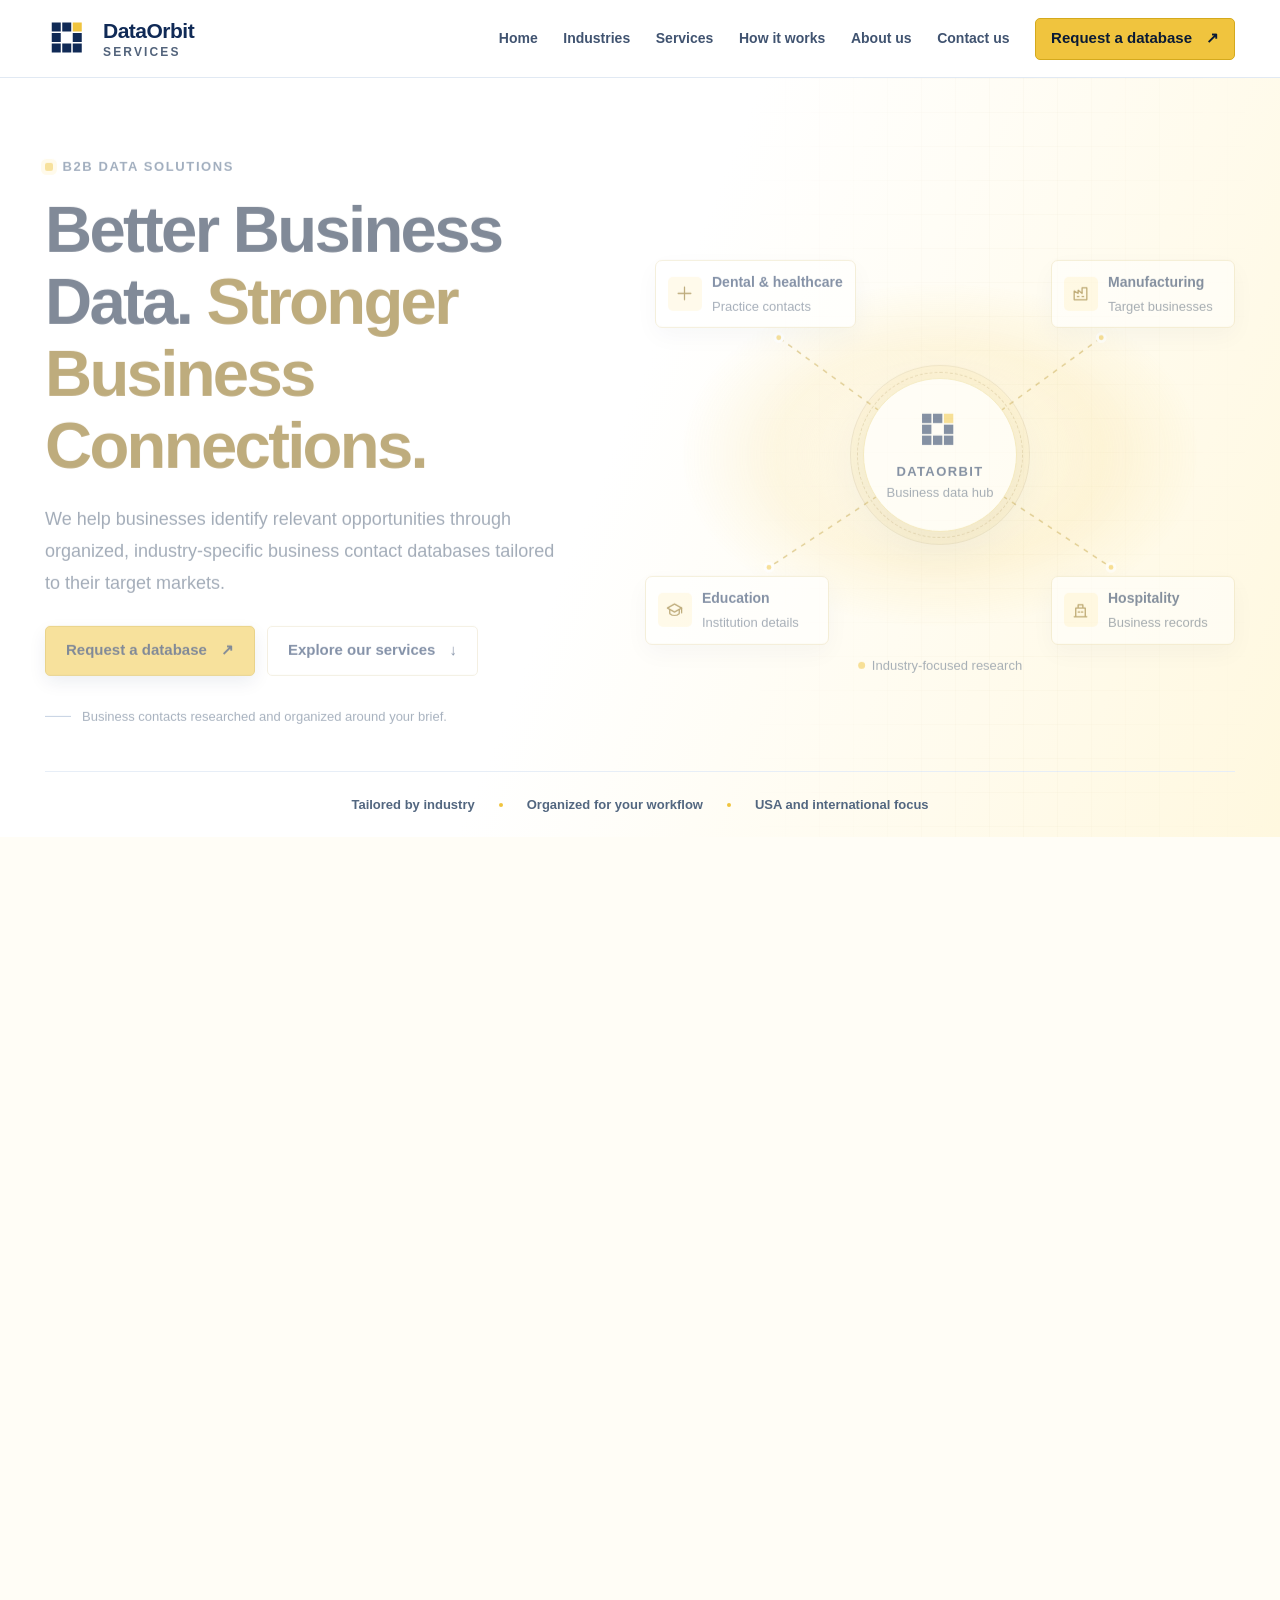
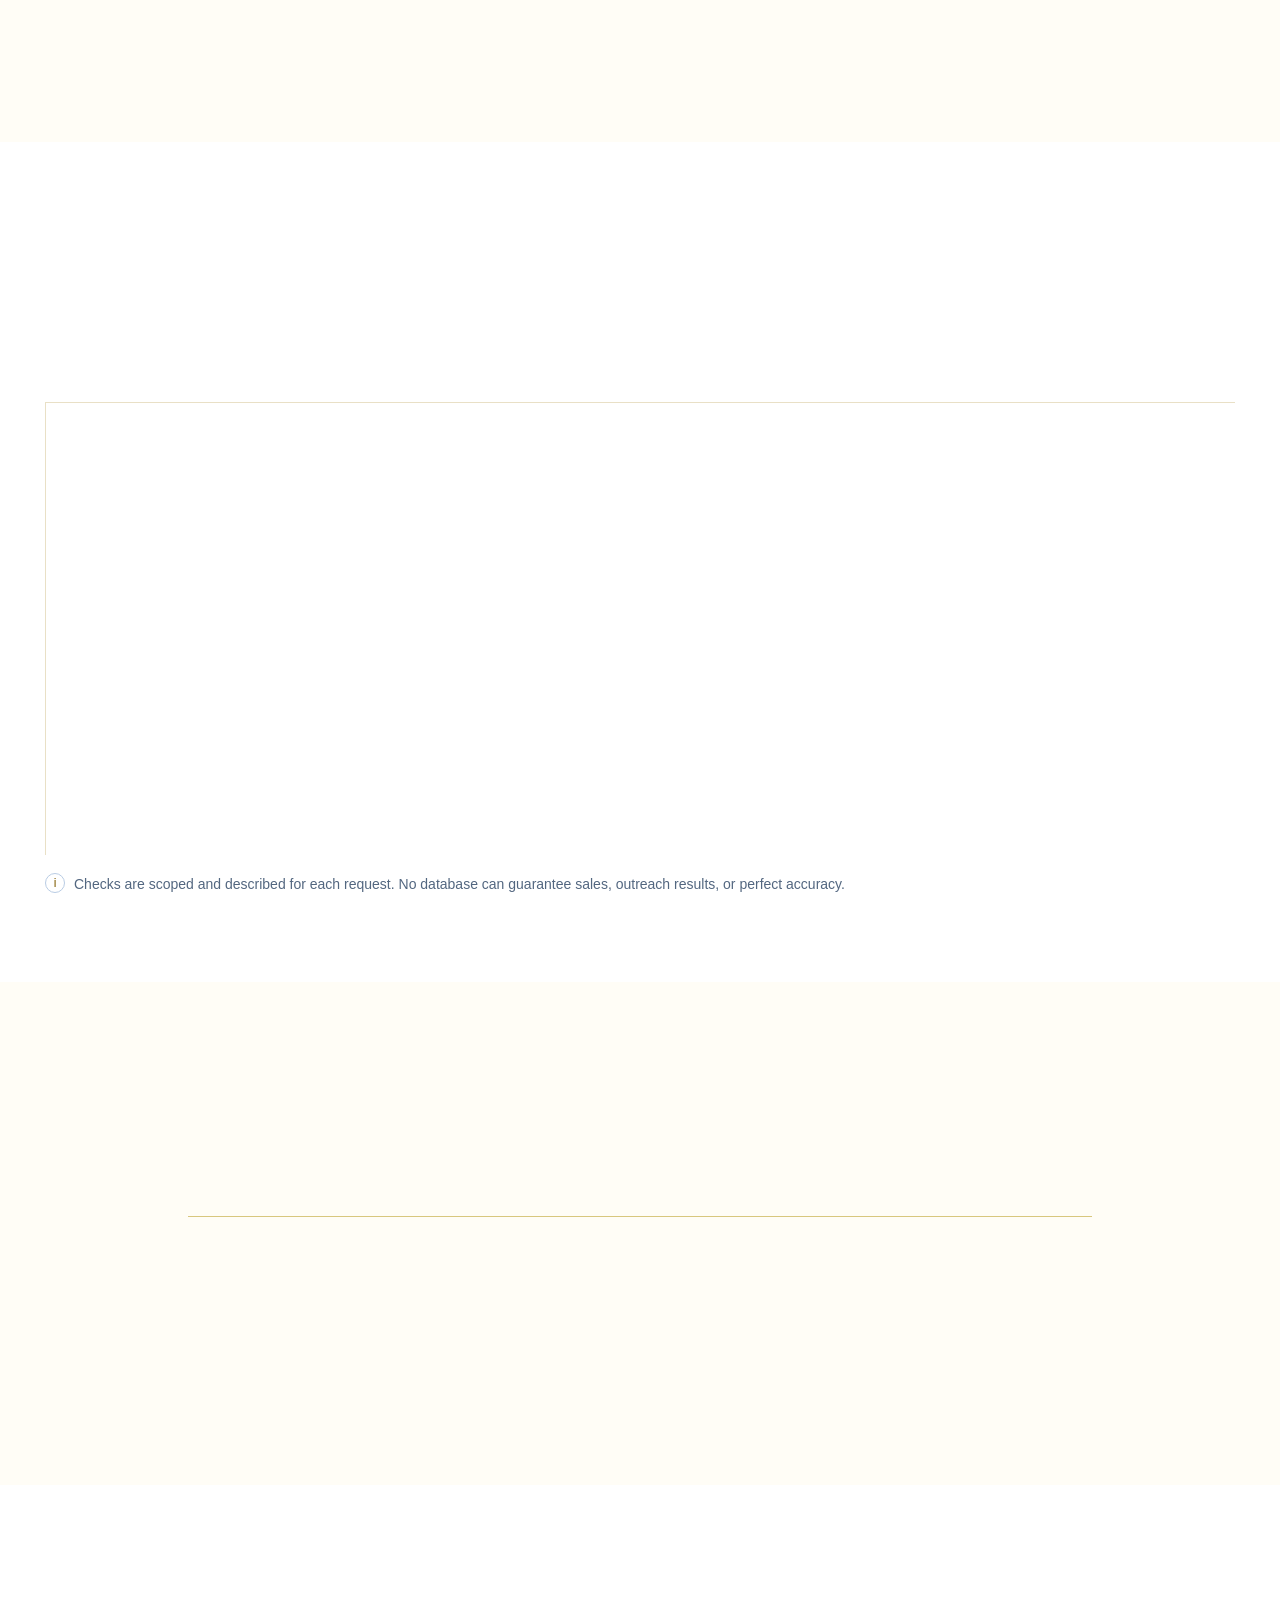
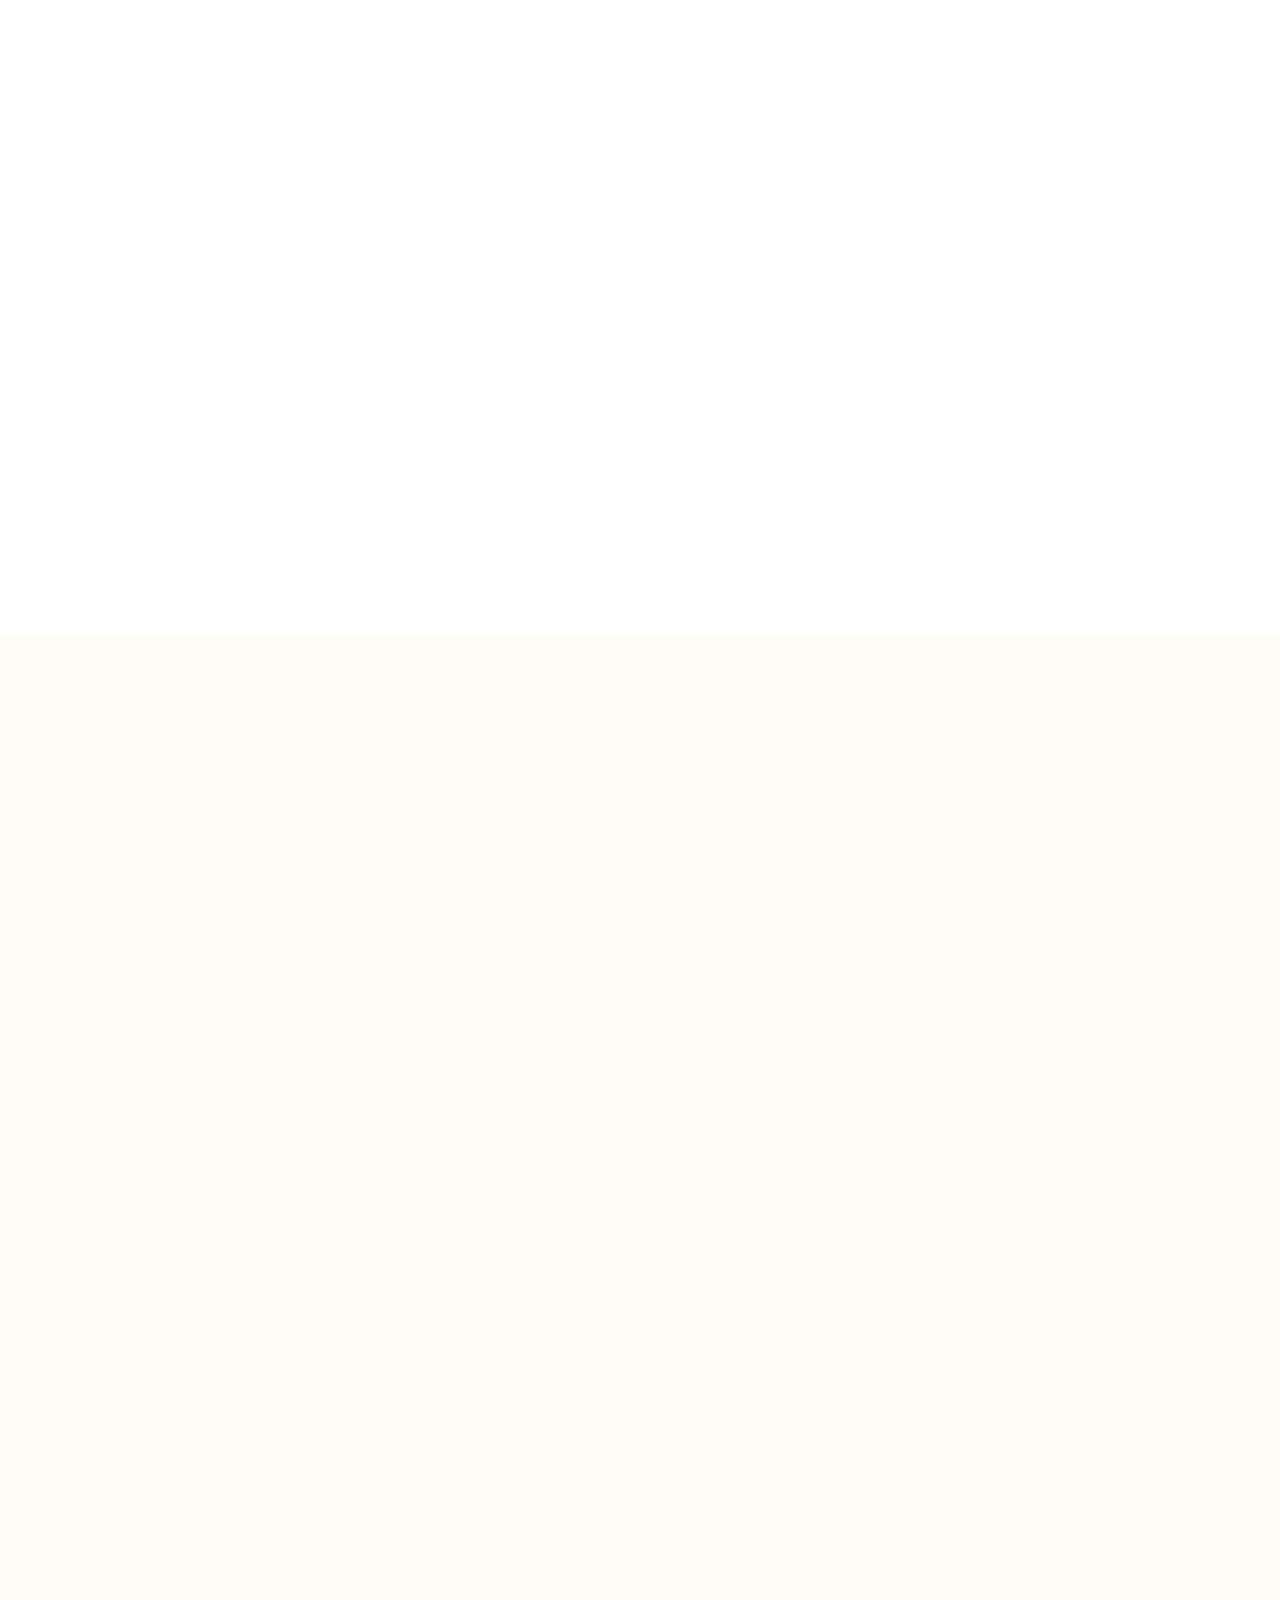
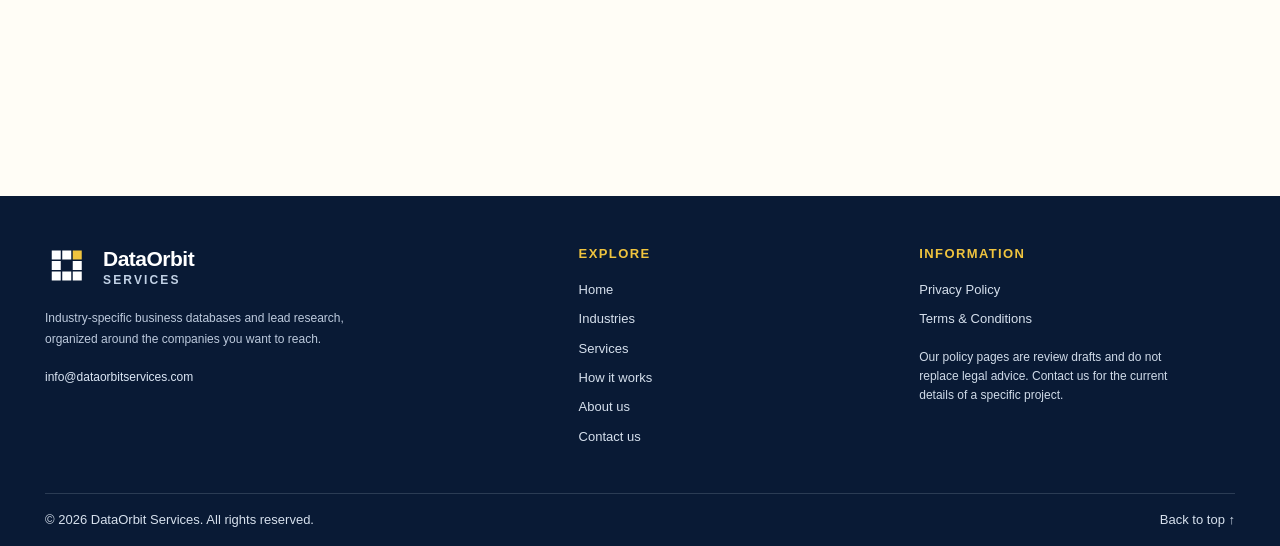
==== commit 90ff895c: "Harden static website privacy controls Co-authored-by: Copilot <223556219+Copilot@users.noreply.gith" ====
--- a/index.html
+++ b/index.html
@@ -6,7 +6,7 @@
   <meta name="theme-color" content="#102A56">
   <meta name="description" content="Industry-specific business databases and lead research, tailored to the companies and markets you want to reach.">
   <meta name="referrer" content="strict-origin-when-cross-origin">
-  <meta http-equiv="Content-Security-Policy" content="default-src 'self'; base-uri 'self'; object-src 'none'; frame-src 'none'; img-src 'self' data:; style-src 'self'; font-src 'self'; script-src 'self'; connect-src 'self'; form-action 'self'">
+  <meta http-equiv="Content-Security-Policy" content="default-src 'self'; base-uri 'self'; object-src 'none'; frame-src 'none'; img-src 'self' data:; style-src 'self'; font-src 'self'; script-src 'self'; connect-src 'self'; form-action 'none'; upgrade-insecure-requests">
   <title>DataOrbit Services | Better Business Data</title>
   <link rel="icon" type="image/svg+xml" href="assets/favicon.svg">
   <link rel="stylesheet" href="style.css">
@@ -168,7 +168,7 @@
 
         <div class="form-panel reveal" id="request-form">
           <div class="form-panel-heading"><div><p class="eyebrow"><span class="eyebrow-marker" aria-hidden="true"></span>DATABASE ENQUIRY</p><h3>Request a Database</h3></div><span class="required-note"><b>*</b> Required fields</span></div>
-          <form class="request-form" id="database-form" data-endpoint="" novalidate>
+          <form class="request-form" id="database-form" data-endpoint="" aria-describedby="form-privacy-note" novalidate>
             <div class="form-grid">
               <label for="full-name">Full Name <span>*</span><input id="full-name" name="fullName" type="text" autocomplete="name" maxlength="120" placeholder="Your name" required></label>
               <label for="business-email">Business Email <span>*</span><input id="business-email" name="businessEmail" type="email" autocomplete="email" maxlength="254" placeholder="you@company.com" required></label>
@@ -197,8 +197,7 @@
 
             <label class="requirements-label" for="additional-requirements">Additional Requirements<textarea id="additional-requirements" name="additionalRequirements" maxlength="2000" rows="3" placeholder="Company type, preferred format, or other useful details"></textarea></label>
 
-            <label class="consent-label" for="contact-consent"><input id="contact-consent" name="contactConsent" type="checkbox" required><span>I agree to be contacted about this request and acknowledge that I have reviewed the <a href="privacy.html">Privacy Policy</a>. <b>*</b></span></label>
-            <p class="form-demo-note">Demo only: this form is not connected to a submission service. Your details will not be sent or stored.</p>
+            <p class="form-demo-note" id="form-privacy-note"><strong>Privacy-first demo:</strong> Submitting this form only validates the fields in your browser. This website does not send the information to DataOrbit. Your browser may autofill or retain fields according to its settings. Do not enter sensitive information. For an actual enquiry, email <a href="mailto:info@dataorbitservices.com">info@dataorbitservices.com</a>. See our <a href="privacy.html">Privacy Policy</a>.</p>
             <noscript><p class="form-demo-note">JavaScript is required for this demo form. Nothing can be submitted while it is unavailable.</p></noscript>
             <button class="button button-primary form-submit" type="submit" disabled>Check request <span aria-hidden="true">↗</span></button>
             <p class="form-status" id="form-status" role="status" aria-live="polite" hidden></p>
@@ -212,7 +211,7 @@
     <div class="container footer-main">
       <div class="footer-brand"><a class="brand brand-footer" href="#home" aria-label="DataOrbit Services home"><img class="brand-icon" src="assets/dataorbit-logo-inverse.svg" alt=""><span class="brand-wordmark"><span class="brand-title">DataOrbit</span><span class="brand-subtitle">SERVICES</span></span></a><p>Industry-specific business databases and lead research, organized around the companies you want to reach.</p><p class="footer-contact-placeholder"><a href="mailto:info@dataorbitservices.com">info@dataorbitservices.com</a></p></div>
       <div class="footer-nav"><span class="footer-label">EXPLORE</span><a href="#home">Home</a><a href="#industries">Industries</a><a href="#services">Services</a><a href="#process">How it works</a><a href="#about">About us</a><a href="#contact">Contact us</a></div>
-      <div class="footer-nav footer-legal"><span class="footer-label">INFORMATION</span><a href="privacy.html">Privacy Policy</a><a href="terms.html">Terms &amp; Conditions</a><p>Draft policy pages are provided as review templates. Confirm them with qualified counsel before launch.</p></div>
+      <div class="footer-nav footer-legal"><span class="footer-label">INFORMATION</span><a href="privacy.html">Privacy Policy</a><a href="terms.html">Terms &amp; Conditions</a><p>Our policy pages are review drafts and do not replace legal advice. Contact us for the current details of a specific project.</p></div>
     </div>
     <div class="container footer-bottom"><span>© <span id="current-year"></span> DataOrbit Services. All rights reserved.</span><a href="#top">Back to top ↑</a></div>
   </footer>
